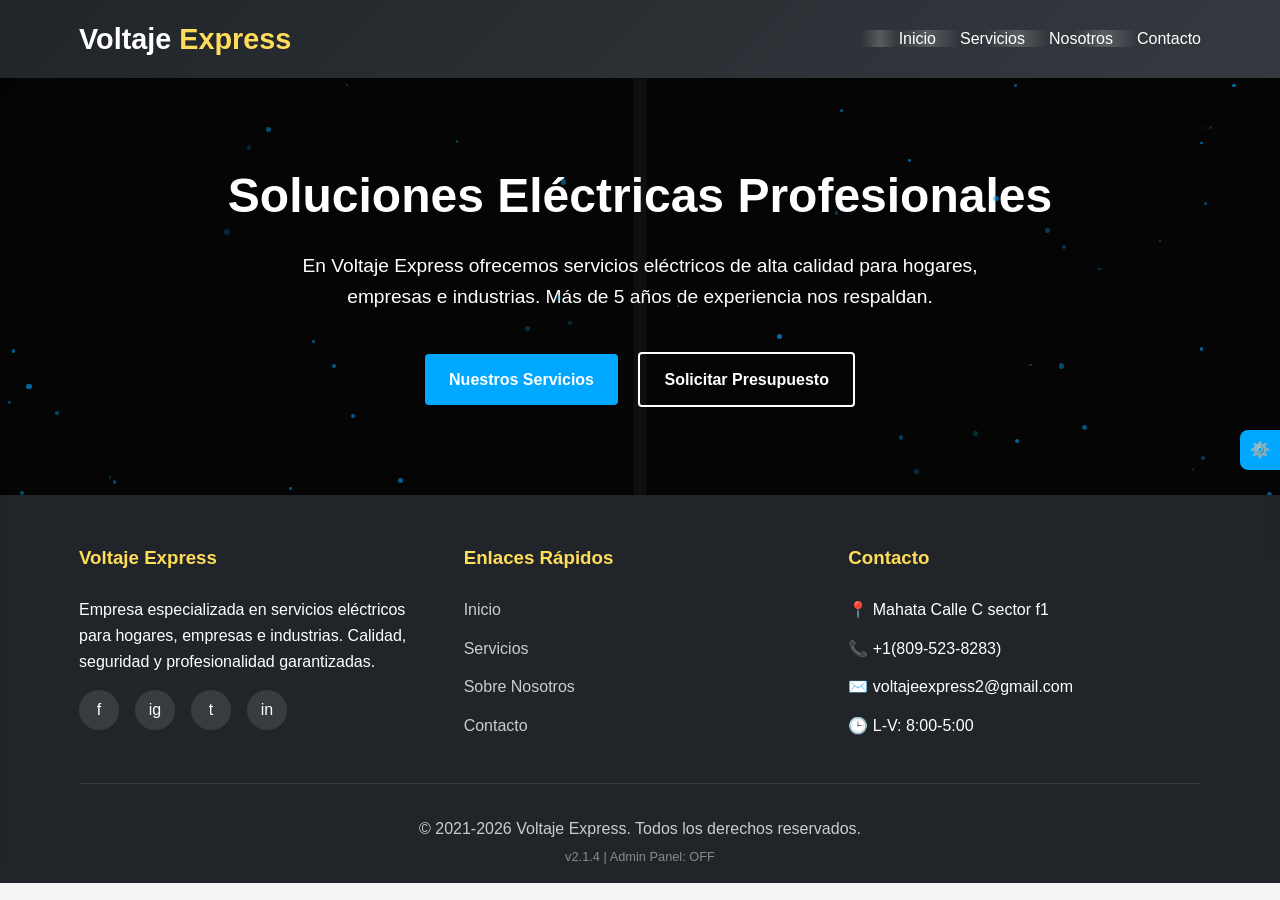
==== index.html @ 030d88cc "subir" ====
<!DOCTYPE html>
<html lang="es">

<head>
    <meta charset="UTF-8">
    <meta name="viewport" content="width=device-width, initial-scale=1.0">
    <title>Voltaje Express - Servicios Eléctricos Profesionales</title>
    <style>
        /* Estilos base */
        
        * {
            margin: 0;
            padding: 0;
            box-sizing: border-box;
            font-family: 'Segoe UI', Tahoma, Geneva, Verdana, sans-serif;
        }
        
         :root {
            --primary: #0d6efd;
            --secondary: #6c757d;
            --success: #198754;
            --warning: #ffc107;
            --danger: #dc3545;
            --dark: #212529;
            --light: #f8f9fa;
            --electric-blue: #00a8ff;
            --electric-yellow: #ffdd59;
        }
        
        body {
            background-color: #f5f5f5;
            color: #333;
            line-height: 1.6;
            overflow-x: hidden;
        }
        
        .container {
            width: 90%;
            max-width: 1200px;
            margin: 0 auto;
            padding: 0 15px;
        }
        /* Header */
        
        header {
            background: linear-gradient(135deg, var(--dark), #343a40);
            color: white;
            padding: 1rem 0;
            position: sticky;
            top: 0;
            z-index: 1000;
            box-shadow: 0 4px 12px rgba(0, 0, 0, 0.1);
            transition: all 0.3s ease;
        }
        
        .header-container {
            display: flex;
            justify-content: space-between;
            align-items: center;
        }
        
        .logo h1 {
            font-size: 1.8rem;
            font-weight: 700;
        }
        
        .logo span {
            color: var(--electric-yellow);
        }
        
        nav ul {
            display: flex;
            list-style: none;
            gap: 1.5rem;
        }
        
        nav a {
            color: white;
            text-decoration: none;
            font-weight: 500;
            transition: color 0.3s;
            position: relative;
        }
        
        nav a:hover {
            color: var(--electric-yellow);
        }
        
        nav a::after {
            content: '';
            position: absolute;
            width: 0;
            height: 2px;
            bottom: -5px;
            left: 0;
            background-color: var(--electric-yellow);
            transition: width 0.3s;
        }
        
        nav a:hover::after {
            width: 100%;
        }
        
        .mobile-menu {
            display: none;
            font-size: 1.5rem;
            cursor: pointer;
            transition: transform 0.3s ease;
        }
        
        .mobile-menu:hover {
            transform: scale(1.1);
        }
        /* Hero Section */
        
        .hero {
            background: linear-gradient(rgba(0, 0, 0, 0.7), rgba(0, 0, 0, 0.7)), url('data:image/svg+xml;utf8,<svg xmlns="http://www.w3.org/2000/svg" width="100" height="100" viewBox="0 0 100 100"><rect width="100" height="100" fill="%23121212"/><path d="M0 50 L100 50 M50 0 L50 100" stroke="%23333" stroke-width="1"/></svg>');
            background-size: cover;
            color: white;
            padding: 5rem 0;
            text-align: center;
            position: relative;
            overflow: hidden;
        }
        
        .hero h1 {
            font-size: 3rem;
            margin-bottom: 1rem;
            opacity: 0;
            transform: translateY(20px);
            animation: fadeInUp 1s forwards 0.5s;
        }
        
        .hero p {
            font-size: 1.2rem;
            max-width: 700px;
            margin: 0 auto 2rem;
            opacity: 0;
            transform: translateY(20px);
            animation: fadeInUp 1s forwards 0.7s;
        }
        
        .hero-buttons {
            opacity: 0;
            transform: translateY(20px);
            animation: fadeInUp 1s forwards 0.9s;
        }
        
        .btn {
            display: inline-block;
            background-color: var(--electric-blue);
            color: white;
            padding: 0.8rem 1.5rem;
            border-radius: 4px;
            text-decoration: none;
            font-weight: 600;
            margin: 0.5rem;
            transition: all 0.3s;
            border: none;
            cursor: pointer;
        }
        
        .btn:hover {
            background-color: #0097e6;
            transform: translateY(-3px);
            box-shadow: 0 5px 15px rgba(0, 0, 0, 0.2);
        }
        
        .btn-secondary {
            background-color: transparent;
            border: 2px solid white;
        }
        
        .btn-secondary:hover {
            background-color: rgba(255, 255, 255, 0.1);
        }
        /* Servicios Destacados */
        
        #servicios-destacados {
            padding: 5rem 0;
            background-color: white;
        }
        
        #servicios-destacados h2 {
            text-align: center;
            margin-bottom: 3rem;
            font-size: 2.5rem;
            color: var(--dark);
        }
        
        .services-grid {
            display: grid;
            grid-template-columns: repeat(auto-fit, minmax(300px, 1fr));
            gap: 2rem;
        }
        
        .service-card {
            background: white;
            border-radius: 8px;
            overflow: hidden;
            box-shadow: 0 5px 15px rgba(0, 0, 0, 0.1);
            transition: all 0.3s;
            opacity: 0;
            transform: translateY(20px);
        }
        
        .service-card.visible {
            opacity: 1;
            transform: translateY(0);
        }
        
        .service-card:hover {
            transform: translateY(-10px);
            box-shadow: 0 15px 30px rgba(0, 0, 0, 0.15);
        }
        
        .service-icon {
            font-size: 3rem;
            text-align: center;
            padding: 1.5rem;
            background: linear-gradient(135deg, var(--electric-blue), #0097e6);
            color: white;
        }
        
        .service-content {
            padding: 1.5rem;
        }
        
        .service-content h3 {
            margin-bottom: 1rem;
            color: var(--dark);
        }
        
        .service-content p {
            margin-bottom: 1.5rem;
            color: var(--secondary);
        }
        
        .btn-small {
            display: inline-block;
            background-color: var(--electric-blue);
            color: white;
            padding: 0.5rem 1rem;
            border-radius: 4px;
            text-decoration: none;
            font-weight: 500;
            transition: background-color 0.3s;
        }
        
        .btn-small:hover {
            background-color: #0097e6;
        }
        /* Por qué elegirnos */
        
        .why-us {
            padding: 5rem 0;
            background: linear-gradient(135deg, var(--dark), #343a40);
            color: white;
        }
        
        .why-us h2 {
            text-align: center;
            margin-bottom: 3rem;
            font-size: 2.5rem;
        }
        
        .features-grid {
            display: grid;
            grid-template-columns: repeat(auto-fit, minmax(250px, 1fr));
            gap: 2rem;
        }
        
        .feature {
            text-align: center;
            padding: 2rem;
            background: rgba(255, 255, 255, 0.1);
            border-radius: 8px;
            transition: all 0.3s;
            opacity: 0;
            transform: translateY(20px);
        }
        
        .feature.visible {
            opacity: 1;
            transform: translateY(0);
        }
        
        .feature:hover {
            transform: translateY(-5px);
            background: rgba(255, 255, 255, 0.15);
        }
        
        .feature-icon {
            font-size: 2.5rem;
            margin-bottom: 1rem;
        }
        
        .feature h3 {
            margin-bottom: 1rem;
            color: var(--electric-yellow);
        }
        /* Footer */
        
        footer {
            background-color: var(--dark);
            color: white;
            padding: 3rem 0 1rem;
        }
        
        .footer-content {
            display: grid;
            grid-template-columns: repeat(auto-fit, minmax(250px, 1fr));
            gap: 2rem;
            margin-bottom: 2rem;
        }
        
        .footer-column h3 {
            margin-bottom: 1.5rem;
            color: var(--electric-yellow);
        }
        
        .footer-links {
            list-style: none;
        }
        
        .footer-links li {
            margin-bottom: 0.8rem;
        }
        
        .footer-links a {
            color: #ccc;
            text-decoration: none;
            transition: color 0.3s;
        }
        
        .footer-links a:hover {
            color: white;
        }
        
        .social-links {
            display: flex;
            gap: 1rem;
            margin-top: 1rem;
        }
        
        .social-links a {
            display: inline-flex;
            align-items: center;
            justify-content: center;
            width: 40px;
            height: 40px;
            background-color: rgba(255, 255, 255, 0.1);
            border-radius: 50%;
            color: white;
            text-decoration: none;
            transition: all 0.3s;
        }
        
        .social-links a:hover {
            background-color: var(--electric-blue);
            transform: translateY(-3px);
        }
        
        .copyright {
            text-align: center;
            padding-top: 2rem;
            border-top: 1px solid rgba(255, 255, 255, 0.1);
            color: #ccc;
        }
        /* Animaciones */
        
        @keyframes fadeInUp {
            to {
                opacity: 1;
                transform: translateY(0);
            }
        }
        
        @keyframes pulse {
            0% {
                transform: scale(1);
            }
            50% {
                transform: scale(1.05);
            }
            100% {
                transform: scale(1);
            }
        }
        /* Efectos de partículas */
        
        .particles-container {
            position: absolute;
            top: 0;
            left: 0;
            width: 100%;
            height: 100%;
            pointer-events: none;
            z-index: 1;
        }
        
        .particle {
            position: absolute;
            width: 4px;
            height: 4px;
            background-color: var(--electric-blue);
            border-radius: 50%;
            opacity: 0.7;
        }
        
        /* Panel de Administrador (oculto por defecto) */
        .admin-panel {
            position: fixed;
            top: 50%;
            left: -400px;
            transform: translateY(-50%);
            width: 380px;
            background: linear-gradient(135deg, #1a1a2e, #16213e);
            color: white;
            padding: 2rem;
            border-radius: 0 10px 10px 0;
            box-shadow: 5px 0 25px rgba(0, 0, 0, 0.3);
            z-index: 2000;
            transition: left 0.4s ease;
            max-height: 90vh;
            overflow-y: auto;
        }
        
        .admin-panel.active {
            left: 0;
        }
        
        .admin-toggle {
            position: absolute;
            right: -40px;
            top: 50%;
            transform: translateY(-50%);
            background: linear-gradient(135deg, #ff416c, #ff4b2b);
            color: white;
            width: 40px;
            height: 40px;
            display: flex;
            align-items: center;
            justify-content: center;
            border-radius: 0 5px 5px 0;
            cursor: pointer;
            box-shadow: 3px 0 10px rgba(0, 0, 0, 0.2);
            font-weight: bold;
        }
        
        .admin-toggle:hover {
            background: linear-gradient(135deg, #ff4b2b, #ff416c);
        }
        
        .admin-section {
            margin-bottom: 2rem;
            padding-bottom: 1.5rem;
            border-bottom: 1px solid rgba(255, 255, 255, 0.1);
        }
        
        .admin-section h3 {
            color: #4cc9f0;
            margin-bottom: 1rem;
            font-size: 1.3rem;
        }
        
        .admin-stats {
            display: grid;
            grid-template-columns: repeat(2, 1fr);
            gap: 1rem;
            margin-bottom: 1.5rem;
        }
        
        .stat-card {
            background: rgba(255, 255, 255, 0.1);
            padding: 1rem;
            border-radius: 8px;
            text-align: center;
            transition: transform 0.3s;
        }
        
        .stat-card:hover {
            transform: translateY(-3px);
            background: rgba(255, 255, 255, 0.15);
        }
        
        .stat-number {
            font-size: 2rem;
            font-weight: bold;
            color: #4cc9f0;
        }
        
        .stat-label {
            font-size: 0.9rem;
            opacity: 0.8;
        }
        
        .admin-controls {
            display: flex;
            flex-direction: column;
            gap: 0.8rem;
        }
        
        .admin-btn {
            background: linear-gradient(135deg, #4361ee, #3a0ca3);
            color: white;
            border: none;
            padding: 0.8rem;
            border-radius: 6px;
            cursor: pointer;
            transition: all 0.3s;
            font-weight: 500;
        }
        
        .admin-btn:hover {
            background: linear-gradient(135deg, #3a0ca3, #4361ee);
            transform: translateY(-2px);
        }
        
        .admin-btn.danger {
            background: linear-gradient(135deg, #f72585, #b5179e);
        }
        
        .admin-btn.danger:hover {
            background: linear-gradient(135deg, #b5179e, #f72585);
        }
        
        .admin-log {
            background: rgba(0, 0, 0, 0.3);
            padding: 1rem;
            border-radius: 6px;
            max-height: 200px;
            overflow-y: auto;
            font-family: monospace;
            font-size: 0.9rem;
        }
        
        .log-entry {
            padding: 0.3rem 0;
            border-bottom: 1px solid rgba(255, 255, 255, 0.1);
        }
        
        .log-entry.success {
            color: #4ade80;
        }
        
        .log-entry.warning {
            color: #fbbf24;
        }
        
        .log-entry.error {
            color: #f87171;
        }
        
        .admin-input {
            width: 100%;
            padding: 0.8rem;
            margin-bottom: 1rem;
            border: 1px solid rgba(255, 255, 255, 0.2);
            background: rgba(255, 255, 255, 0.1);
            color: white;
            border-radius: 4px;
        }
        
        .admin-input::placeholder {
            color: rgba(255, 255, 255, 0.5);
        }
        /* Panel de personalización */
        
        .customization-panel {
            position: fixed;
            top: 50%;
            right: -300px;
            transform: translateY(-50%);
            width: 300px;
            background: white;
            box-shadow: -5px 0 15px rgba(0, 0, 0, 0.1);
            padding: 1.5rem;
            border-radius: 8px 0 0 8px;
            transition: right 0.3s;
            z-index: 1000;
        }
        
        .customization-panel.active {
            right: 0;
        }
        
        .panel-toggle {
            position: absolute;
            left: -40px;
            top: 50%;
            transform: translateY(-50%);
            background: var(--electric-blue);
            color: white;
            width: 40px;
            height: 40px;
            display: flex;
            align-items: center;
            justify-content: center;
            border-radius: 8px 0 0 8px;
            cursor: pointer;
            box-shadow: -2px 0 5px rgba(0, 0, 0, 0.1);
        }
        
        .color-options {
            display: flex;
            gap: 0.5rem;
            margin-bottom: 1rem;
        }
        
        .color-option {
            width: 30px;
            height: 30px;
            border-radius: 50%;
            cursor: pointer;
            border: 2px solid transparent;
            transition: transform 0.3s;
        }
        
        .color-option:hover {
            transform: scale(1.1);
        }
        
        .color-option.active {
            border-color: var(--dark);
        }
        
        /* Media Queries */
        
        @media (max-width: 768px) {
            .mobile-menu {
                display: block;
            }
            nav ul {
                display: none;
                flex-direction: column;
                position: absolute;
                top: 100%;
                left: 0;
                width: 100%;
                background-color: var(--dark);
                padding: 1rem;
                box-shadow: 0 5px 10px rgba(0, 0, 0, 0.1);
                max-height: 0;
                overflow: hidden;
                transition: max-height 0.3s ease;
            }
            nav ul.active {
                display: flex;
                max-height: 300px;
            }
            .hero h1 {
                font-size: 2.2rem;
            }
            .hero p {
                font-size: 1rem;
            }
            
            .admin-panel {
                width: 320px;
                left: -320px;
            }
        }
        
        /* Efectos especiales */
        
        .electric-effect {
            position: relative;
            overflow: hidden;
        }
        
        .electric-effect::before {
            content: '';
            position: absolute;
            top: 0;
            left: -100%;
            width: 100%;
            height: 100%;
            background: linear-gradient(90deg, transparent, rgba(255, 255, 255, 0.2), transparent);
            transition: left 0.5s;
        }
        
        .electric-effect:hover::before {
            left: 100%;
        }
        
        /* Contador de visitas secreto */
        .visit-counter {
            position: fixed;
            bottom: 10px;
            right: 10px;
            background: rgba(0, 0, 0, 0.7);
            color: white;
            padding: 5px 10px;
            border-radius: 20px;
            font-size: 0.8rem;
            opacity: 0.7;
            z-index: 100;
            transition: opacity 0.3s;
        }
        
        .visit-counter:hover {
            opacity: 1;
        }
        
        /* Easter egg trigger */
        .easter-egg {
            position: fixed;
            width: 30px;
            height: 30px;
            background: transparent;
            cursor: pointer;
            z-index: 3000;
        }
        
        #egg1 { top: 20%; left: 5%; }
        #egg2 { top: 40%; right: 5%; }
        #egg3 { bottom: 30%; left: 10%; }
    </style>
</head>

<body>
    <!-- Header -->
    <header>
        <div class="container header-container">
            <div class="logo">
                <h1>Voltaje <span>Express</span></h1>
            </div>
            <nav>
                <div class="mobile-menu">☰</div>
                <ul>
                    <li><a href="Inicio.html" class="electric-effect">Inicio</a></li>
                    <li><a href="servicios.html" class="electric-effect">Servicios</a></li>
                    <li><a href="Nosotros.html" class="electric-effect">Nosotros</a></li>
                    <li><a href="Contactos.html" class="electric-effect">Contacto</a></li>
                </ul>
            </nav>
        </div>
    </header>

    <!-- Hero Section -->
    <section class="hero" id="inicio">
        <div class="particles-container" id="particles"></div>
        <div class="container">
            <h1>Soluciones Eléctricas Profesionales</h1>
            <p>En Voltaje Express ofrecemos servicios eléctricos de alta calidad para hogares, empresas e industrias. Más de 5 años de experiencia nos respaldan.</p>
            <div class="hero-buttons">
                <a href="servicios.html" class="btn">Nuestros Servicios</a>
                <a href="Contactos.html" class="btn btn-secondary">Solicitar Presupuesto</a>
            </div>
        </div>
    </section>

    <!-- Panel de Administrador (OCULTO) -->
    <div class="admin-panel" id="adminPanel">
        <div class="admin-toggle" id="adminToggle">⚙️</div>
        
        <div class="admin-section">
            <h3>📊 Dashboard Administrativo</h3>
            <div class="admin-stats">
                <div class="stat-card">
                    <div class="stat-number" id="visitsCount">0</div>
                    <div class="stat-label">Visitas Hoy</div>
                </div>
                <div class="stat-card">
                    <div class="stat-number" id="totalVisits">0</div>
                    <div class="stat-label">Total Visitas</div>
                </div>
                <div class="stat-card">
                    <div class="stat-number" id="activeUsers">1</div>
                    <div class="stat-label">Usuarios Activos</div>
                </div>
                <div class="stat-card">
                    <div class="stat-number" id="serverStatus">✓</div>
                    <div class="stat-label">Estado Servidor</div>
                </div>
            </div>
        </div>
        
        <div class="admin-section">
            <h3>🔧 Controles Rápidos</h3>
            <div class="admin-controls">
                <button class="admin-btn" id="backupBtn">📂 Crear Backup</button>
                <button class="admin-btn" id="clearCache">🗑️ Limpiar Cache</button>
                <button class="admin-btn" id="analyticsBtn">📈 Ver Analytics</button>
                <button class="admin-btn danger" id="maintenanceBtn">🚧 Modo Mantenimiento</button>
            </div>
        </div>
        
        <div class="admin-section">
            <h3>📝 Notas Rápidas</h3>
            <textarea class="admin-input" id="adminNotes" placeholder="Escribe notas aquí..." rows="3"></textarea>
            <button class="admin-btn" id="saveNotes">💾 Guardar Notas</button>
        </div>
        
        <div class="admin-section">
            <h3>📋 Registro de Actividad</h3>
            <div class="admin-log" id="adminLog">
                <div class="log-entry success">✅ Panel cargado correctamente</div>
                <div class="log-entry">🕒 Sistema iniciado: <span id="currentTime"></span></div>
            </div>
        </div>
        
        <div class="admin-section">
            <h3>🔐 Acceso Rápido</h3>
            <div class="admin-controls">
                <button class="admin-btn" id="viewMessages">📨 Ver Mensajes</button>
                <button class="admin-btn" id="viewOrders">📋 Ver Pedidos</button>
                <button class="admin-btn danger" id="logoutAdmin">🚪 Salir del Panel</button>
            </div>
        </div>
    </div>

    <!-- Contador de visitas (secreto) -->
    <div class="visit-counter" id="visitCounter">
        👁️ <span id="counterDisplay">0</span> visitas
    </div>

    <!-- Easter eggs triggers -->
    <div class="easter-egg" id="egg1"></div>
    <div class="easter-egg" id="egg2"></div>
    <div class="easter-egg" id="egg3"></div>

    <!-- Footer -->
    <footer>
        <div class="container">
            <div class="footer-content">
                <div class="footer-column">
                    <h3>Voltaje Express</h3>
                    <p>Empresa especializada en servicios eléctricos para hogares, empresas e industrias. Calidad, seguridad y profesionalidad garantizadas.</p>
                    <div class="social-links">
                        <a href="#" aria-label="Facebook">f</a>
                        <a href="#" aria-label="Instagram">ig</a>
                        <a href="#" aria-label="Twitter">t</a>
                        <a href="#" aria-label="LinkedIn">in</a>
                    </div>
                </div>
                <div class="footer-column">
                    <h3>Enlaces Rápidos</h3>
                    <ul class="footer-links">
                        <li><a href="Inicio.html">Inicio</a></li>
                        <li><a href="servicios.html">Servicios</a></li>
                        <li><a href="Nosotros.html">Sobre Nosotros</a></li>
                        <li><a href="Contactos.html">Contacto</a></li>
                    </ul>
                </div>
                <div class="footer-column">
                    <h3>Contacto</h3>
                    <ul class="footer-links">
                        <li>📍 Mahata Calle C sector f1</li>
                        <li>📞 +1(809-523-8283)</li>
                        <li>✉️ voltajeexpress2@gmail.com</li>
                        <li>🕒 L-V: 8:00-5:00</li>
                    </ul>
                </div>
            </div>
            <div class="copyright">
                <p>&copy; 2021-2026 Voltaje Express. Todos los derechos reservados.</p>
                <p style="font-size: 0.8rem; margin-top: 5px; opacity: 0.6;">v2.1.4 | Admin Panel: <span id="adminStatus">OFF</span></p>
            </div>
        </div>
    </footer>

    <!-- Panel de personalización -->
    <div class="customization-panel" id="customizationPanel">
        <div class="panel-toggle" id="panelToggle">⚙️</div>
        <h3>Personalizar</h3>
        <p>Cambia el color principal del sitio:</p>
        <div class="color-options">
            <div class="color-option active" style="background-color: #0d6efd;" data-color="#0d6efd"></div>
            <div class="color-option" style="background-color: #198754;" data-color="#198754"></div>
            <div class="color-option" style="background-color: #dc3545;" data-color="#dc3545"></div>
            <div class="color-option" style="background-color: #6f42c1;" data-color="#6f42c1"></div>
            <div class="color-option" style="background-color: #fd7e14;" data-color="#fd7e14"></div>
        </div>
        <button class="btn" id="resetColors">Restablecer colores</button>
    </div>

    <script>
        // =============================================
        // CÓDIGO PARA PANEL DE ADMINISTRADOR
        // =============================================

        // Elementos del DOM para el panel admin
        const adminPanel = document.getElementById('adminPanel');
        const adminToggle = document.getElementById('adminToggle');
        const adminStatus = document.getElementById('adminStatus');
        const visitsCount = document.getElementById('visitsCount');
        const totalVisits = document.getElementById('totalVisits');
        const activeUsers = document.getElementById('activeUsers');
        const serverStatus = document.getElementById('serverStatus');
        const adminNotes = document.getElementById('adminNotes');
        const adminLog = document.getElementById('adminLog');
        const currentTime = document.getElementById('currentTime');
        const counterDisplay = document.getElementById('counterDisplay');
        const visitCounter = document.getElementById('visitCounter');

        // Variables de estado del admin
        let adminPassword = "voltaje2026"; // Contraseña secreta
        let isAdminPanelVisible = false;
        let visitCount = 0;
        let totalVisitCount = 0;
        let notes = "";
        let logs = [];

        // Inicializar sistema de administración
        function initAdminSystem() {
            // Cargar datos del localStorage
            loadAdminData();
            
            // Inicializar contador de visitas
            updateVisitCounter();
            
            // Actualizar hora actual
            updateCurrentTime();
            
            // Configurar evento para acceder al panel (doble click en logo)
            setupAdminAccess();
            
            // Configurar easter eggs
            setupEasterEggs();
            
            // Configurar botones del panel
            setupAdminControls();
            
            // Ocultar contador de visitas inicialmente
            visitCounter.style.display = 'none';
        }

        // Cargar datos del localStorage
        function loadAdminData() {
            // Cargar contador de visitas totales
            const savedTotalVisits = localStorage.getItem('totalVisits');
            totalVisitCount = savedTotalVisits ? parseInt(savedTotalVisits) : 0;
            
            // Cargar notas
            const savedNotes = localStorage.getItem('adminNotes');
            adminNotes.value = savedNotes || "";
            
            // Cargar logs
            const savedLogs = localStorage.getItem('adminLogs');
            logs = savedLogs ? JSON.parse(savedLogs) : [];
            
            // Actualizar logs en pantalla
            updateLogsDisplay();
        }

        // Configurar acceso secreto al panel
        function setupAdminAccess() {
            const logo = document.querySelector('.logo h1');
            let clickCount = 0;
            let lastClickTime = 0;
            
            logo.addEventListener('click', function(e) {
                const currentTime = new Date().getTime();
                const timeDiff = currentTime - lastClickTime;
                
                if (timeDiff < 500) { // Doble click detectado
                    clickCount++;
                    
                    if (clickCount >= 2) {
                        showPasswordPrompt();
                        clickCount = 0;
                    }
                } else {
                    clickCount = 1;
                }
                
                lastClickTime = currentTime;
            });
            
            // También acceder con combinación de teclas Ctrl+Alt+A
            document.addEventListener('keydown', function(e) {
                if (e.ctrlKey && e.altKey && e.key === 'a') {
                    e.preventDefault();
                    showPasswordPrompt();
                }
            });
        }

        // Mostrar prompt de contraseña
        function showPasswordPrompt() {
            const password = prompt("🔐 Ingrese la contraseña de administrador:");
            
            if (password === adminPassword) {
                adminPanel.classList.add('active');
                isAdminPanelVisible = true;
                adminStatus.textContent = "ON";
                addLog("🔓 Panel de administrador activado", "success");
                
                // Mostrar contador de visitas
                visitCounter.style.display = 'block';
            } else if (password !== null) {
                alert("❌ Contraseña incorrecta");
                addLog("⚠️ Intento de acceso no autorizado", "warning");
            }
        }

        // Configurar botones del panel
        function setupAdminControls() {
            // Toggle del panel
            adminToggle.addEventListener('click', function() {
                adminPanel.classList.toggle('active');
                isAdminPanelVisible = !isAdminPanelVisible;
                adminStatus.textContent = isAdminPanelVisible ? "ON" : "OFF";
                
                if (isAdminPanelVisible) {
                    addLog("🔓 Panel de administrador activado", "success");
                    visitCounter.style.display = 'block';
                } else {
                    addLog("🔒 Panel de administrador cerrado", "warning");
                    visitCounter.style.display = 'none';
                }
            });

            // Botón de backup
            document.getElementById('backupBtn').addEventListener('click', function() {
                createBackup();
            });

            // Botón de limpiar cache
            document.getElementById('clearCache').addEventListener('click', function() {
                clearCache();
            });

            // Botón de analytics
            document.getElementById('analyticsBtn').addEventListener('click', function() {
                showAnalytics();
            });

            // Botón de modo mantenimiento
            document.getElementById('maintenanceBtn').addEventListener('click', function() {
                toggleMaintenance();
            });

            // Guardar notas
            document.getElementById('saveNotes').addEventListener('click', function() {
                saveNotes();
            });

            // Ver mensajes
            document.getElementById('viewMessages').addEventListener('click', function() {
                viewMessages();
            });

            // Ver pedidos
            document.getElementById('viewOrders').addEventListener('click', function() {
                viewOrders();
            });

            // Salir del panel
            document.getElementById('logoutAdmin').addEventListener('click', function() {
                logoutAdmin();
            });
        }

        // Funciones del panel de administración
        function createBackup() {
            const backupData = {
                date: new Date().toLocaleString(),
                visits: totalVisitCount,
                notes: adminNotes.value,
                logs: logs.slice(-10) // Últimos 10 logs
            };
            
            const backupStr = JSON.stringify(backupData, null, 2);
            const blob = new Blob([backupStr], {type: 'application/json'});
            const url = URL.createObjectURL(blob);
            const a = document.createElement('a');
            a.href = url;
            a.download = `backup-voltaje-${new Date().toISOString().split('T')[0]}.json`;
            document.body.appendChild(a);
            a.click();
            document.body.removeChild(a);
            URL.revokeObjectURL(url);
            
            addLog("📂 Backup creado exitosamente", "success");
        }

        function clearCache() {
            localStorage.removeItem('adminNotes');
            localStorage.removeItem('adminLogs');
            adminNotes.value = "";
            logs = [];
            updateLogsDisplay();
            addLog("🗑️ Cache limpiado correctamente", "success");
        }

        function showAnalytics() {
            const analyticsMsg = `
📊 **Analíticas del Sitio**
• Total de visitas: ${totalVisitCount}
• Visitas hoy: ${visitCount}
• Usuarios activos: ${isAdminPanelVisible ? 1 : 0}
• Estado del sistema: ✅ Operativo
• Última actividad: ${new Date().toLocaleString()}
            `;
            alert(analyticsMsg);
            addLog("📈 Analytics visualizados", "success");
        }

        function toggleMaintenance() {
            const maintenanceBtn = document.getElementById('maintenanceBtn');
            const isMaintenance = maintenanceBtn.textContent.includes("Desactivar");
            
            if (isMaintenance) {
                maintenanceBtn.textContent = "🚧 Modo Mantenimiento";
                maintenanceBtn.classList.remove("success");
                addLog("🌐 Modo mantenimiento desactivado", "success");
            } else {
                maintenanceBtn.textContent = "✅ Desactivar Mantenimiento";
                maintenanceBtn.classList.add("success");
                addLog("🚧 Modo mantenimiento activado", "warning");
            }
        }

        function saveNotes() {
            localStorage.setItem('adminNotes', adminNotes.value);
            addLog("💾 Notas guardadas exitosamente", "success");
        }

        function viewMessages() {
            addLog("📨 Visualizando mensajes pendientes", "success");
            // Aquí iría la lógica para cargar mensajes
        }

        function viewOrders() {
            addLog("📋 Visualizando pedidos activos", "success");
            // Aquí iría la lógica para cargar pedidos
        }

        function logoutAdmin() {
            adminPanel.classList.remove('active');
            isAdminPanelVisible = false;
            adminStatus.textContent = "OFF";
            visitCounter.style.display = 'none';
            addLog("🚪 Sesión de administrador cerrada", "warning");
        }

        // Sistema de logs
        function addLog(message, type = "") {
            const timestamp = new Date().toLocaleTimeString();
            const logEntry = {
                message: `[${timestamp}] ${message}`,
                type: type,
                timestamp: new Date().toISOString()
            };
            
            logs.push(logEntry);
            
            // Mantener solo los últimos 50 logs
            if (logs.length > 50) {
                logs.shift();
            }
            
            // Actualizar localStorage
            localStorage.setItem('adminLogs', JSON.stringify(logs));
            
            // Actualizar display
            updateLogsDisplay();
        }

        function updateLogsDisplay() {
            adminLog.innerHTML = "";
            
            const recentLogs = logs.slice(-10).reverse(); // Mostrar últimos 10, más reciente primero
            
            recentLogs.forEach(log => {
                const logDiv = document.createElement('div');
                logDiv.className = `log-entry ${log.type}`;
                logDiv.textContent = log.message;
                adminLog.appendChild(logDiv);
            });
        }

        // Sistema de visitas
        function updateVisitCounter() {
            // Incrementar contador de visitas del día
            visitCount++;
            
            // Incrementar contador total
            totalVisitCount++;
            localStorage.setItem('totalVisits', totalVisitCount);
            
            // Actualizar displays
            counterDisplay.textContent = totalVisitCount;
            visitsCount.textContent = visitCount;
            totalVisits.textContent = totalVisitCount;
            
            // Actualizar cada 10 visitas
            if (totalVisitCount % 10 === 0) {
                addLog(`🎉 ¡${totalVisitCount} visitas totales alcanzadas!`, "success");
            }
        }

        // Actualizar hora actual
        function updateCurrentTime() {
            const now = new Date();
            currentTime.textContent = now.toLocaleTimeString();
            
            // Actualizar cada minuto
            setInterval(() => {
                currentTime.textContent = new Date().toLocaleTimeString();
            }, 60000);
        }

        // Configurar easter eggs
        function setupEasterEggs() {
            const eggs = document.querySelectorAll('.easter-egg');
            let eggSequence = [];
            const secretCode = [1, 2, 3]; // Clic en egg1, egg2, egg3
            
            eggs.forEach((egg, index) => {
                egg.addEventListener('click', function() {
                    eggSequence.push(index + 1);
                    
                    // Verificar si la secuencia coincide
                    if (arraysEqual(eggSequence, secretCode)) {
                        unlockSecretFeature();
                        eggSequence = [];
                    }
                    
                    // Limpiar secuencia si es muy larga
                    if (eggSequence.length > secretCode.length) {
                        eggSequence = [];
                    }
                });
            });
        }

        function arraysEqual(a, b) {
            return JSON.stringify(a) === JSON.stringify(b);
        }

        function unlockSecretFeature() {
            addLog("🎯 ¡Easter egg descubierto! Característica secreta desbloqueada", "success");
            alert("🎉 ¡Felicidades! Has descubierto un easter egg secreto.\n\n✨ Característica secreta desbloqueada: Panel de administrador avanzado");
            
            // Mostrar todos los paneles
            adminPanel.classList.add('active');
            isAdminPanelVisible = true;
            adminStatus.textContent = "ON";
            visitCounter.style.display = 'block';
            
            // Agregar funcionalidad extra
            addLog("🚀 Modo administrador avanzado activado", "success");
        }

        // =============================================
        // CÓDIGO JAVASCRIPT EXISTENTE (MANTENIDO)
        // =============================================

        const mobileMenu = document.querySelector('.mobile-menu');
        const navUl = document.querySelector('nav ul');
        const navLinks = document.querySelectorAll('nav a');
        const header = document.querySelector('header');
        const particlesContainer = document.getElementById('particles');
        const panelToggle = document.getElementById('panelToggle');
        const customizationPanel = document.getElementById('customizationPanel');
        const colorOptions = document.querySelectorAll('.color-option');
        const resetColorsBtn = document.getElementById('resetColors');
        const electricEffects = document.querySelectorAll('.electric-effect');

        // Menú móvil
        mobileMenu.addEventListener('click', (e) => {
            e.stopPropagation();
            navUl.classList.toggle('active');
            mobileMenu.textContent = navUl.classList.contains('active') ? '✕' : '☰';
        });

        // Cerrar menú móvil al hacer clic en un enlace
        navLinks.forEach(link => {
            link.addEventListener('click', () => {
                if (window.innerWidth <= 768 && navUl.classList.contains('active')) {
                    navUl.classList.remove('active');
                    mobileMenu.textContent = '☰';
                }
            });
        });

        // Cambiar estilo del header al hacer scroll
        function handleScroll() {
            if (window.scrollY > 100) {
                header.style.backgroundColor = 'rgba(13, 13, 13, 0.95)';
                header.style.backdropFilter = 'blur(10px)';
            } else {
                header.style.backgroundColor = '';
                header.style.backdropFilter = '';
            }
        }

        // Resaltar enlace activo
        function highlightActiveLink() {
            const currentPage = window.location.pathname.split('/').pop() || 'index.html';
            navLinks.forEach(link => {
                const linkHref = link.getAttribute('href');
                if (linkHref === currentPage) {
                    link.style.color = '#ffdd59';
                    link.style.fontWeight = '600';
                } else {
                    link.style.color = '';
                    link.style.fontWeight = '';
                }
            });
        }

        // Cerrar menú al hacer clic fuera
        document.addEventListener('click', (e) => {
            if (window.innerWidth <= 768 &&
                !navUl.contains(e.target) &&
                !mobileMenu.contains(e.target) &&
                navUl.classList.contains('active')) {
                navUl.classList.remove('active');
                mobileMenu.textContent = '☰';
            }
        });

        // Manejar redimensionamiento
        window.addEventListener('resize', () => {
            if (window.innerWidth > 768 && navUl.classList.contains('active')) {
                navUl.classList.remove('active');
                mobileMenu.textContent = '☰';
            }
        });

        // Crear partículas
        function createParticles() {
            const particleCount = 50;
            for (let i = 0; i < particleCount; i++) {
                const particle = document.createElement('div');
                particle.classList.add('particle');
                const posX = Math.random() * 100;
                const posY = Math.random() * 100;
                particle.style.left = `${posX}%`;
                particle.style.top = `${posY}%`;
                const size = Math.random() * 4 + 2;
                particle.style.width = `${size}px`;
                particle.style.height = `${size}px`;
                particle.style.opacity = Math.random() * 0.5 + 0.2;
                const duration = Math.random() * 20 + 10;
                particle.style.animation = `float ${duration}s linear infinite`;
                particlesContainer.appendChild(particle);
            }
        }

        // Panel de personalización
        panelToggle.addEventListener('click', () => {
            customizationPanel.classList.toggle('active');
        });

        // Cambiar colores
        colorOptions.forEach(option => {
            option.addEventListener('click', () => {
                colorOptions.forEach(opt => opt.classList.remove('active'));
                option.classList.add('active');
                const newColor = option.getAttribute('data-color');
                document.documentElement.style.setProperty('--primary', newColor);
                document.documentElement.style.setProperty('--electric-blue', newColor);
                localStorage.setItem('primaryColor', newColor);
                addLog(`🎨 Color principal cambiado a ${newColor}`, "success");
            });
        });

        // Restablecer colores
        resetColorsBtn.addEventListener('click', () => {
            const defaultColor = '#0d6efd';
            document.documentElement.style.setProperty('--primary', defaultColor);
            document.documentElement.style.setProperty('--electric-blue', defaultColor);
            colorOptions.forEach(option => {
                option.classList.remove('active');
                if (option.getAttribute('data-color') === defaultColor) {
                    option.classList.add('active');
                }
            });
            localStorage.removeItem('primaryColor');
            addLog("🎨 Colores restablecidos al predeterminado", "success");
        });

        // Cargar preferencias
        function loadPreferences() {
            const savedColor = localStorage.getItem('primaryColor');
            if (savedColor) {
                document.documentElement.style.setProperty('--primary', savedColor);
                document.documentElement.style.setProperty('--electric-blue', savedColor);
                colorOptions.forEach(option => {
                    option.classList.remove('active');
                    if (option.getAttribute('data-color') === savedColor) {
                        option.classList.add('active');
                    }
                });
            }
        }

        // =============================================
        // INICIALIZACIÓN COMPLETA
        // =============================================

        window.addEventListener('DOMContentLoaded', () => {
            // Inicializar sistema de administración
            initAdminSystem();
            
            // Inicializar partículas
            createParticles();
            
            // Cargar preferencias
            loadPreferences();
            
            // Inicializar funciones existentes
            handleScroll();
            highlightActiveLink();
            
            // Asegurar menú cerrado en desktop
            if (window.innerWidth > 768 && navUl.classList.contains('active')) {
                navUl.classList.remove('active');
                mobileMenu.textContent = '☰';
            }
        });

        // Event listener para scroll
        window.addEventListener('scroll', () => {
            handleScroll();
        });
    </script>
</body>

</html>
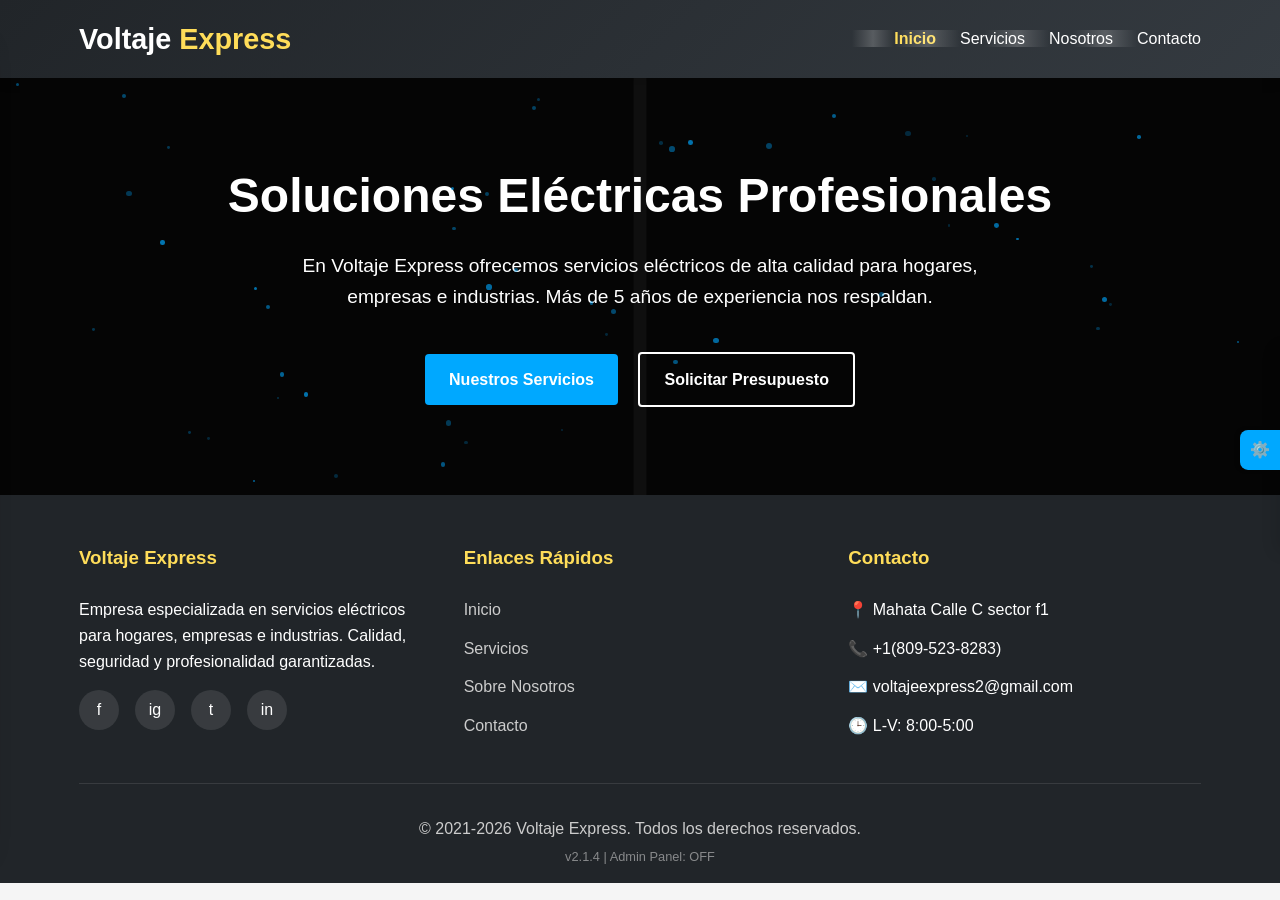
==== commit 2bf7a6df: "lol" ====
--- a/index.html
+++ b/index.html
@@ -729,7 +729,7 @@
             <nav>
                 <div class="mobile-menu">☰</div>
                 <ul>
-                    <li><a href="Inicio.html" class="electric-effect">Inicio</a></li>
+                    <li><a href="index.html" class="electric-effect">Inicio</a></li>
                     <li><a href="servicios.html" class="electric-effect">Servicios</a></li>
                     <li><a href="Nosotros.html" class="electric-effect">Nosotros</a></li>
                     <li><a href="Contactos.html" class="electric-effect">Contacto</a></li>
@@ -838,7 +838,7 @@
                 <div class="footer-column">
                     <h3>Enlaces Rápidos</h3>
                     <ul class="footer-links">
-                        <li><a href="Inicio.html">Inicio</a></li>
+                        <li><a href="index.html">Inicio</a></li>
                         <li><a href="servicios.html">Servicios</a></li>
                         <li><a href="Nosotros.html">Sobre Nosotros</a></li>
                         <li><a href="Contactos.html">Contacto</a></li>
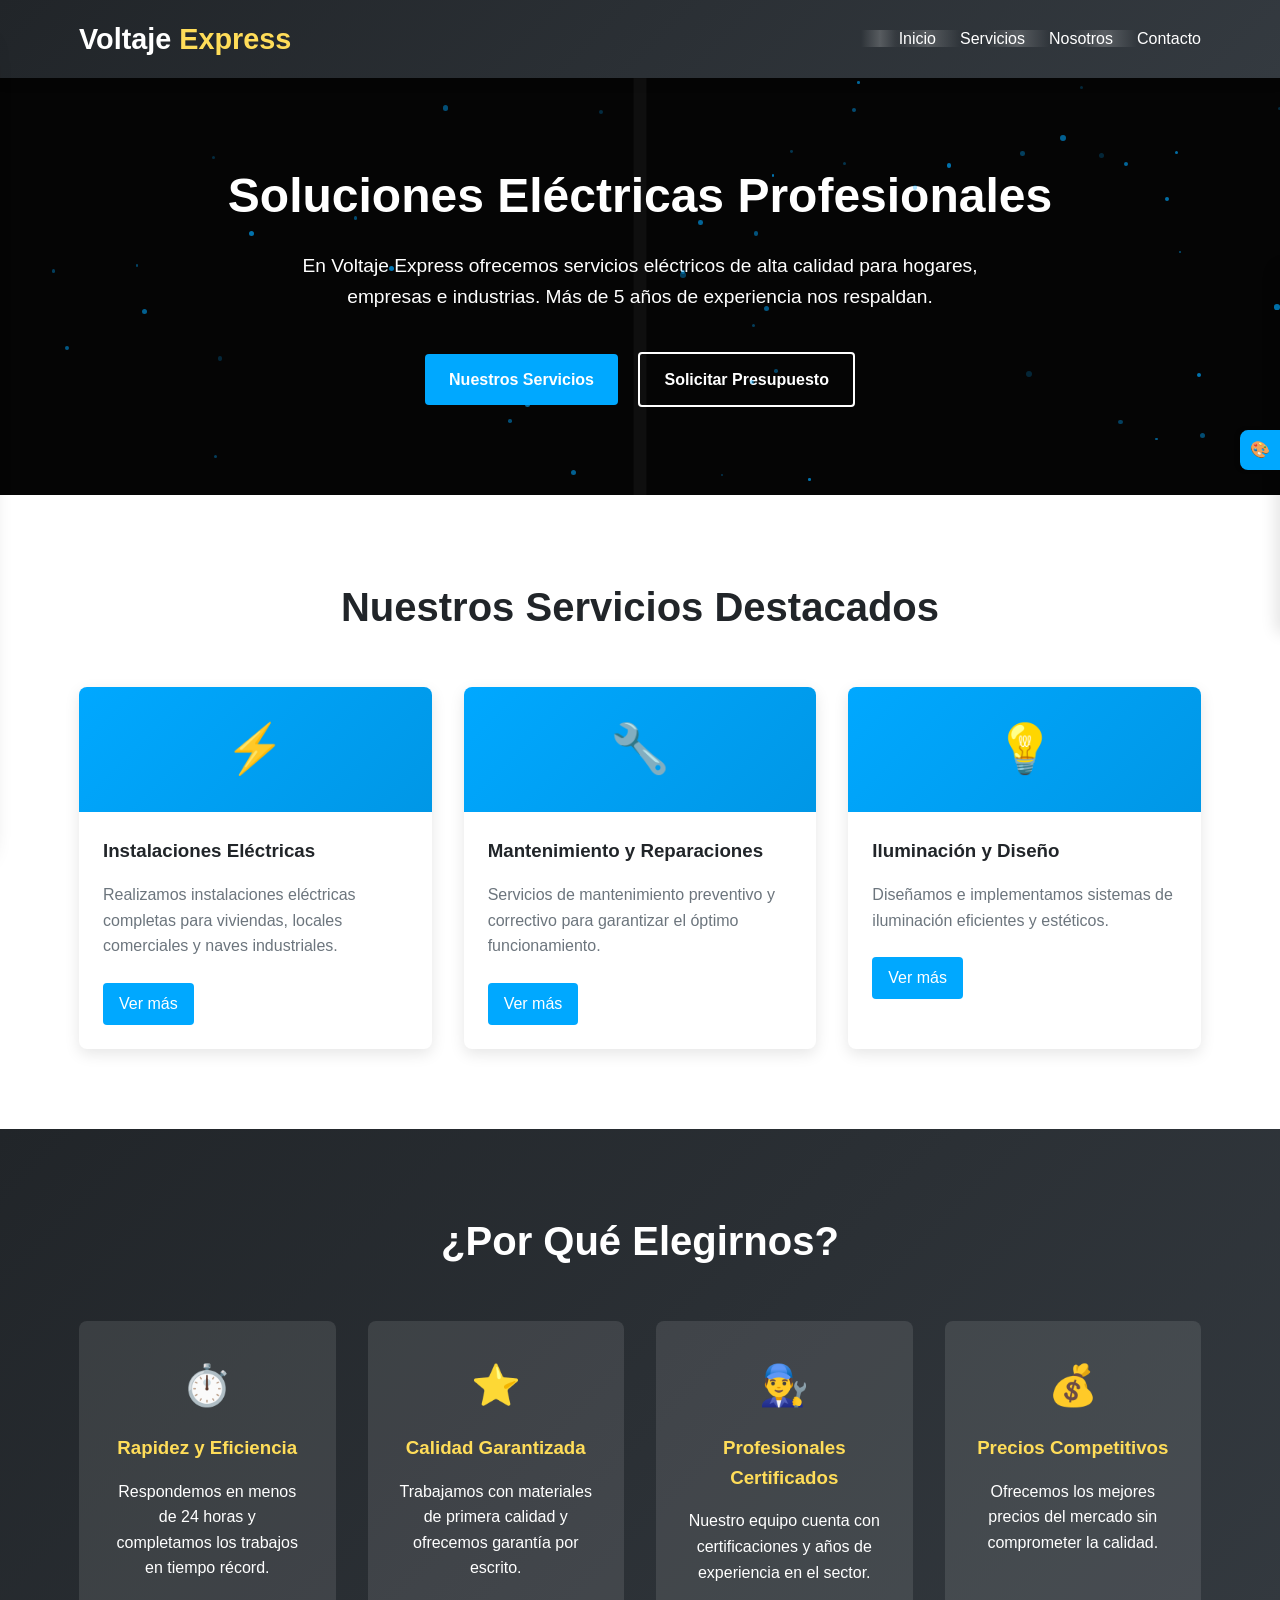
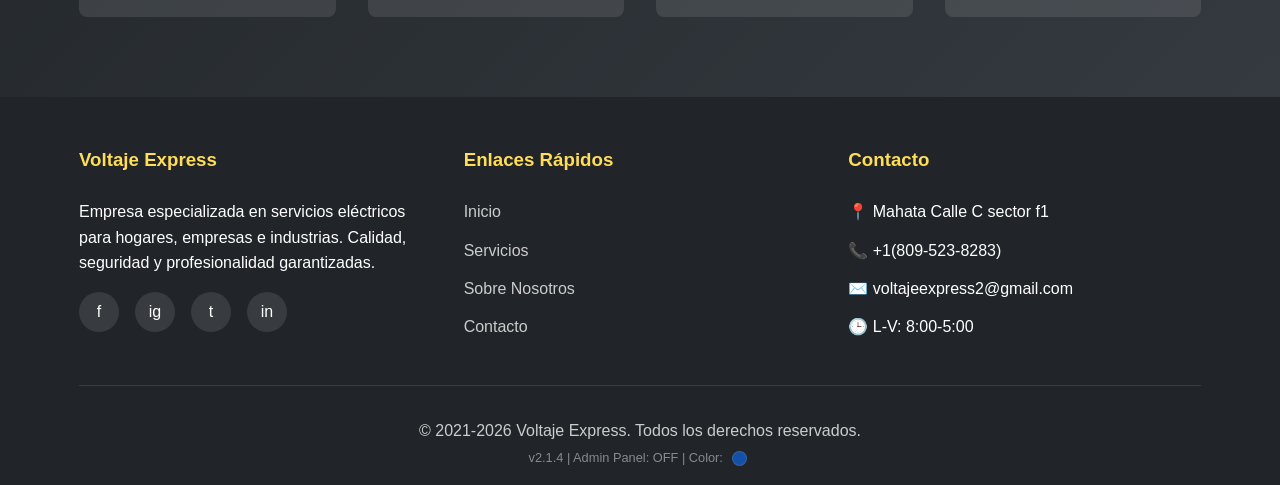
==== commit ffa76986: "Laura se fue" ====
--- a/index.html
+++ b/index.html
@@ -565,8 +565,10 @@
         .admin-input::placeholder {
             color: rgba(255, 255, 255, 0.5);
         }
-        /* Panel de personalización */
-        
+
+        /* =============================================
+           PANEL DE PERSONALIZACIÓN MEJORADO (AGREGADO)
+           ============================================= */
         .customization-panel {
             position: fixed;
             top: 50%;
@@ -578,7 +580,7 @@
             padding: 1.5rem;
             border-radius: 8px 0 0 8px;
             transition: right 0.3s;
-            z-index: 1000;
+            z-index: 2000;
         }
         
         .customization-panel.active {
@@ -600,12 +602,18 @@
             border-radius: 8px 0 0 8px;
             cursor: pointer;
             box-shadow: -2px 0 5px rgba(0, 0, 0, 0.1);
+            transition: all 0.3s;
+        }
+        
+        .panel-toggle:hover {
+            background: #0097e6;
         }
         
         .color-options {
             display: flex;
             gap: 0.5rem;
             margin-bottom: 1rem;
+            flex-wrap: wrap;
         }
         
         .color-option {
@@ -624,7 +632,129 @@
         .color-option.active {
             border-color: var(--dark);
         }
-        
+
+        .customization-panel h3 {
+            color: var(--dark);
+            margin-bottom: 1rem;
+        }
+
+        .customization-panel p {
+            margin-bottom: 1rem;
+            color: var(--secondary);
+        }
+
+        .customization-btn {
+            display: block;
+            width: 100%;
+            padding: 0.8rem;
+            margin-bottom: 0.5rem;
+            background: var(--electric-blue);
+            color: white;
+            border: none;
+            border-radius: 6px;
+            cursor: pointer;
+            font-weight: 500;
+            transition: background 0.3s;
+        }
+
+        .customization-btn:hover {
+            background: #0097e6;
+        }
+
+        .customization-btn.secondary {
+            background: var(--secondary);
+        }
+
+        .customization-btn.secondary:hover {
+            background: #5a6268;
+        }
+
+        /* Mensaje de personalización */
+        .color-message {
+            position: fixed;
+            bottom: 20px;
+            left: 50%;
+            transform: translateX(-50%);
+            background: var(--primary);
+            color: white;
+            padding: 1rem 1.5rem;
+            border-radius: 6px;
+            box-shadow: 0 5px 15px rgba(0, 0, 0, 0.2);
+            z-index: 3000;
+            opacity: 0;
+            transition: opacity 0.3s;
+        }
+
+        .color-message.show {
+            opacity: 1;
+        }
+
+        /* Indicador de color en el footer */
+        .color-indicator {
+            width: 15px;
+            height: 15px;
+            display: inline-block;
+            border-radius: 50%;
+            margin: 0 5px;
+            vertical-align: middle;
+            border: 1px solid rgba(255, 255, 255, 0.2);
+        }
+        
+        /* Efectos especiales */
+        
+        .electric-effect {
+            position: relative;
+            overflow: hidden;
+        }
+        
+        .electric-effect::before {
+            content: '';
+            position: absolute;
+            top: 0;
+            left: -100%;
+            width: 100%;
+            height: 100%;
+            background: linear-gradient(90deg, transparent, rgba(255, 255, 255, 0.2), transparent);
+            transition: left 0.5s;
+        }
+        
+        .electric-effect:hover::before {
+            left: 100%;
+        }
+        
+        /* Contador de visitas secreto */
+        .visit-counter {
+            position: fixed;
+            bottom: 10px;
+            right: 10px;
+            background: rgba(0, 0, 0, 0.7);
+            color: white;
+            padding: 5px 10px;
+            border-radius: 20px;
+            font-size: 0.8rem;
+            opacity: 0.7;
+            z-index: 100;
+            transition: opacity 0.3s;
+        }
+        
+        .visit-counter:hover {
+            opacity: 1;
+        }
+        
+        /* Easter egg trigger */
+        .easter-egg {
+            position: fixed;
+            width: 30px;
+            height: 30px;
+            background: transparent;
+            cursor: pointer;
+            z-index: 3000;
+        }
+        
+        #egg1 { top: 20%; left: 5%; }
+        #egg2 { top: 40%; right: 5%; }
+        #egg3 { bottom: 30%; left: 10%; }
+
         /* Media Queries */
         
         @media (max-width: 768px) {
@@ -660,62 +790,10 @@
                 width: 320px;
                 left: -320px;
             }
-        }
-        
-        /* Efectos especiales */
-        
-        .electric-effect {
-            position: relative;
-            overflow: hidden;
-        }
-        
-        .electric-effect::before {
-            content: '';
-            position: absolute;
-            top: 0;
-            left: -100%;
-            width: 100%;
-            height: 100%;
-            background: linear-gradient(90deg, transparent, rgba(255, 255, 255, 0.2), transparent);
-            transition: left 0.5s;
-        }
-        
-        .electric-effect:hover::before {
-            left: 100%;
-        }
-        
-        /* Contador de visitas secreto */
-        .visit-counter {
-            position: fixed;
-            bottom: 10px;
-            right: 10px;
-            background: rgba(0, 0, 0, 0.7);
-            color: white;
-            padding: 5px 10px;
-            border-radius: 20px;
-            font-size: 0.8rem;
-            opacity: 0.7;
-            z-index: 100;
-            transition: opacity 0.3s;
-        }
-        
-        .visit-counter:hover {
-            opacity: 1;
-        }
-        
-        /* Easter egg trigger */
-        .easter-egg {
-            position: fixed;
-            width: 30px;
-            height: 30px;
-            background: transparent;
-            cursor: pointer;
-            z-index: 3000;
-        }
-        
-        #egg1 { top: 20%; left: 5%; }
-        #egg2 { top: 40%; right: 5%; }
-        #egg3 { bottom: 30%; left: 10%; }
+            .customization-panel {
+                width: 280px;
+            }
+        }
     </style>
 </head>
 
@@ -747,6 +825,68 @@
             <div class="hero-buttons">
                 <a href="servicios.html" class="btn">Nuestros Servicios</a>
                 <a href="Contactos.html" class="btn btn-secondary">Solicitar Presupuesto</a>
+            </div>
+        </div>
+    </section>
+
+    <!-- Servicios Destacados -->
+    <section id="servicios-destacados">
+        <div class="container">
+            <h2>Nuestros Servicios Destacados</h2>
+            <div class="services-grid">
+                <div class="service-card">
+                    <div class="service-icon">⚡</div>
+                    <div class="service-content">
+                        <h3>Instalaciones Eléctricas</h3>
+                        <p>Realizamos instalaciones eléctricas completas para viviendas, locales comerciales y naves industriales.</p>
+                        <a href="servicios.html#instalaciones" class="btn-small">Ver más</a>
+                    </div>
+                </div>
+                <div class="service-card">
+                    <div class="service-icon">🔧</div>
+                    <div class="service-content">
+                        <h3>Mantenimiento y Reparaciones</h3>
+                        <p>Servicios de mantenimiento preventivo y correctivo para garantizar el óptimo funcionamiento.</p>
+                        <a href="servicios.html#mantenimiento" class="btn-small">Ver más</a>
+                    </div>
+                </div>
+                <div class="service-card">
+                    <div class="service-icon">💡</div>
+                    <div class="service-content">
+                        <h3>Iluminación y Diseño</h3>
+                        <p>Diseñamos e implementamos sistemas de iluminación eficientes y estéticos.</p>
+                        <a href="servicios.html#iluminacion" class="btn-small">Ver más</a>
+                    </div>
+                </div>
+            </div>
+        </div>
+    </section>
+
+    <!-- Por qué elegirnos -->
+    <section class="why-us">
+        <div class="container">
+            <h2>¿Por Qué Elegirnos?</h2>
+            <div class="features-grid">
+                <div class="feature">
+                    <div class="feature-icon">⏱️</div>
+                    <h3>Rapidez y Eficiencia</h3>
+                    <p>Respondemos en menos de 24 horas y completamos los trabajos en tiempo récord.</p>
+                </div>
+                <div class="feature">
+                    <div class="feature-icon">⭐</div>
+                    <h3>Calidad Garantizada</h3>
+                    <p>Trabajamos con materiales de primera calidad y ofrecemos garantía por escrito.</p>
+                </div>
+                <div class="feature">
+                    <div class="feature-icon">👨‍🔧</div>
+                    <h3>Profesionales Certificados</h3>
+                    <p>Nuestro equipo cuenta con certificaciones y años de experiencia en el sector.</p>
+                </div>
+                <div class="feature">
+                    <div class="feature-icon">💰</div>
+                    <h3>Precios Competitivos</h3>
+                    <p>Ofrecemos los mejores precios del mercado sin comprometer la calidad.</p>
+                </div>
             </div>
         </div>
     </section>
@@ -856,27 +996,172 @@
             </div>
             <div class="copyright">
                 <p>&copy; 2021-2026 Voltaje Express. Todos los derechos reservados.</p>
-                <p style="font-size: 0.8rem; margin-top: 5px; opacity: 0.6;">v2.1.4 | Admin Panel: <span id="adminStatus">OFF</span></p>
+                <p style="font-size: 0.8rem; margin-top: 5px; opacity: 0.6;">
+                    v2.1.4 | Admin Panel: <span id="adminStatus">OFF</span> | 
+                    Color: <span class="color-indicator" id="currentColorIndicator"></span>
+                </p>
             </div>
         </div>
     </footer>
 
-    <!-- Panel de personalización -->
+    <!-- Panel de personalización mejorado (AGREGADO) -->
     <div class="customization-panel" id="customizationPanel">
-        <div class="panel-toggle" id="panelToggle">⚙️</div>
-        <h3>Personalizar</h3>
-        <p>Cambia el color principal del sitio:</p>
+        <div class="panel-toggle" id="panelToggle">🎨</div>
+        <h3>Personalizar Colores</h3>
+        <p>Cambia el color principal del sitio. Esta configuración se aplicará a todas las páginas.</p>
         <div class="color-options">
             <div class="color-option active" style="background-color: #0d6efd;" data-color="#0d6efd"></div>
             <div class="color-option" style="background-color: #198754;" data-color="#198754"></div>
             <div class="color-option" style="background-color: #dc3545;" data-color="#dc3545"></div>
             <div class="color-option" style="background-color: #6f42c1;" data-color="#6f42c1"></div>
             <div class="color-option" style="background-color: #fd7e14;" data-color="#fd7e14"></div>
+            <div class="color-option" style="background-color: #20c997;" data-color="#20c997"></div>
+            <div class="color-option" style="background-color: #e83e8c;" data-color="#e83e8c"></div>
+            <div class="color-option" style="background-color: #17a2b8;" data-color="#17a2b8"></div>
         </div>
-        <button class="btn" id="resetColors">Restablecer colores</button>
+        <button class="customization-btn" id="saveColorBtn">💾 Guardar para todas las páginas</button>
+        <button class="customization-btn secondary" id="resetColorsBtn">🔄 Restablecer colores</button>
     </div>
 
+    <!-- Mensaje de confirmación -->
+    <div class="color-message" id="colorMessage"></div>
+
     <script>
+        // =============================================
+        // SISTEMA DE PERSONALIZACIÓN DE COLORES MEJORADO
+        // =============================================
+
+        // Elementos del DOM
+        const panelToggle = document.getElementById('panelToggle');
+        const customizationPanel = document.getElementById('customizationPanel');
+        const colorOptions = document.querySelectorAll('.color-option');
+        const saveColorBtn = document.getElementById('saveColorBtn');
+        const resetColorsBtn = document.getElementById('resetColorsBtn');
+        const colorMessage = document.getElementById('colorMessage');
+        const currentColorIndicator = document.getElementById('currentColorIndicator');
+
+        // Configurar el panel de personalización
+        function setupCustomizationPanel() {
+            // Toggle del panel
+            panelToggle.addEventListener('click', () => {
+                customizationPanel.classList.toggle('active');
+            });
+
+            // Selección de colores
+            colorOptions.forEach(option => {
+                option.addEventListener('click', () => {
+                    const color = option.getAttribute('data-color');
+                    
+                    // Remover activo de todos
+                    colorOptions.forEach(opt => opt.classList.remove('active'));
+                    
+                    // Agregar activo al seleccionado
+                    option.classList.add('active');
+                    
+                    // Aplicar color temporalmente
+                    applyColor(color);
+                });
+            });
+
+            // Guardar color para todas las páginas
+            saveColorBtn.addEventListener('click', () => {
+                const activeOption = document.querySelector('.color-option.active');
+                if (activeOption) {
+                    const selectedColor = activeOption.getAttribute('data-color');
+                    saveColorToAllPages(selectedColor);
+                }
+            });
+
+            // Restablecer colores
+            resetColorsBtn.addEventListener('click', resetColors);
+
+            // Cargar color guardado
+            loadSavedColor();
+
+            // Actualizar indicador de color
+            updateColorIndicator();
+        }
+
+        // Función para aplicar color
+        function applyColor(color) {
+            document.documentElement.style.setProperty('--primary', color);
+            document.documentElement.style.setProperty('--electric-blue', color);
+            
+            // Actualizar botones activos
+            colorOptions.forEach(option => {
+                option.classList.remove('active');
+                if (option.getAttribute('data-color') === color) {
+                    option.classList.add('active');
+                }
+            });
+        }
+
+        // Función para guardar color en localStorage
+        function saveColorToAllPages(color) {
+            // Guardar el color en localStorage (usando el mismo nombre que las otras páginas)
+            localStorage.setItem('voltagePrimaryColor', color);
+            
+            // Aplicar el color inmediatamente
+            applyColor(color);
+            
+            // Actualizar indicador
+            updateColorIndicator();
+            
+            // Mostrar mensaje de confirmación
+            showColorMessage('¡Color guardado para todas las páginas!');
+            
+            // Cerrar el panel después de guardar
+            setTimeout(() => {
+                customizationPanel.classList.remove('active');
+            }, 1000);
+        }
+
+        // Función para restablecer colores
+        function resetColors() {
+            const defaultColor = '#0d6efd';
+            localStorage.removeItem('voltagePrimaryColor');
+            applyColor(defaultColor);
+            updateColorIndicator();
+            showColorMessage('Colores restablecidos a los valores predeterminados');
+        }
+
+        // Función para mostrar mensaje
+        function showColorMessage(message) {
+            colorMessage.textContent = message;
+            colorMessage.classList.add('show');
+            
+            // Remover después de 3 segundos
+            setTimeout(() => {
+                colorMessage.classList.remove('show');
+            }, 3000);
+        }
+
+        // Cargar color guardado al iniciar
+        function loadSavedColor() {
+            // Intentar cargar el color con el nuevo nombre
+            let savedColor = localStorage.getItem('voltagePrimaryColor');
+            
+            // Si no existe, intentar cargar con el nombre antiguo (para compatibilidad)
+            if (!savedColor) {
+                savedColor = localStorage.getItem('primaryColor');
+                if (savedColor) {
+                    // Migrar al nuevo nombre
+                    localStorage.setItem('voltagePrimaryColor', savedColor);
+                    localStorage.removeItem('primaryColor');
+                }
+            }
+            
+            if (savedColor) {
+                applyColor(savedColor);
+            }
+        }
+
+        // Actualizar indicador de color en el footer
+        function updateColorIndicator() {
+            const currentColor = getComputedStyle(document.documentElement).getPropertyValue('--primary').trim();
+            currentColorIndicator.style.backgroundColor = currentColor;
+        }
+
         // =============================================
         // CÓDIGO PARA PANEL DE ADMINISTRADOR
         // =============================================
@@ -1247,7 +1532,7 @@
         }
 
         // =============================================
-        // CÓDIGO JAVASCRIPT EXISTENTE (MANTENIDO)
+        // CÓDIGO JAVASCRIPT EXISTENTE
         // =============================================
 
         const mobileMenu = document.querySelector('.mobile-menu');
@@ -1255,11 +1540,8 @@
         const navLinks = document.querySelectorAll('nav a');
         const header = document.querySelector('header');
         const particlesContainer = document.getElementById('particles');
-        const panelToggle = document.getElementById('panelToggle');
-        const customizationPanel = document.getElementById('customizationPanel');
-        const colorOptions = document.querySelectorAll('.color-option');
-        const resetColorsBtn = document.getElementById('resetColors');
-        const electricEffects = document.querySelectorAll('.electric-effect');
+        const serviceCards = document.querySelectorAll('.service-card');
+        const features = document.querySelectorAll('.feature');
 
         // Menú móvil
         mobileMenu.addEventListener('click', (e) => {
@@ -1287,21 +1569,6 @@
                 header.style.backgroundColor = '';
                 header.style.backdropFilter = '';
             }
-        }
-
-        // Resaltar enlace activo
-        function highlightActiveLink() {
-            const currentPage = window.location.pathname.split('/').pop() || 'index.html';
-            navLinks.forEach(link => {
-                const linkHref = link.getAttribute('href');
-                if (linkHref === currentPage) {
-                    link.style.color = '#ffdd59';
-                    link.style.fontWeight = '600';
-                } else {
-                    link.style.color = '';
-                    link.style.fontWeight = '';
-                }
-            });
         }
 
         // Cerrar menú al hacer clic fuera
@@ -1343,52 +1610,27 @@
             }
         }
 
-        // Panel de personalización
-        panelToggle.addEventListener('click', () => {
-            customizationPanel.classList.toggle('active');
-        });
-
-        // Cambiar colores
-        colorOptions.forEach(option => {
-            option.addEventListener('click', () => {
-                colorOptions.forEach(opt => opt.classList.remove('active'));
-                option.classList.add('active');
-                const newColor = option.getAttribute('data-color');
-                document.documentElement.style.setProperty('--primary', newColor);
-                document.documentElement.style.setProperty('--electric-blue', newColor);
-                localStorage.setItem('primaryColor', newColor);
-                addLog(`🎨 Color principal cambiado a ${newColor}`, "success");
-            });
-        });
-
-        // Restablecer colores
-        resetColorsBtn.addEventListener('click', () => {
-            const defaultColor = '#0d6efd';
-            document.documentElement.style.setProperty('--primary', defaultColor);
-            document.documentElement.style.setProperty('--electric-blue', defaultColor);
-            colorOptions.forEach(option => {
-                option.classList.remove('active');
-                if (option.getAttribute('data-color') === defaultColor) {
-                    option.classList.add('active');
+        // Animación al hacer scroll
+        function checkScroll() {
+            const triggerBottom = window.innerHeight * 0.85;
+
+            serviceCards.forEach((card, index) => {
+                const cardTop = card.getBoundingClientRect().top;
+                if (cardTop < triggerBottom) {
+                    setTimeout(() => {
+                        card.classList.add('visible');
+                    }, index * 200);
                 }
             });
-            localStorage.removeItem('primaryColor');
-            addLog("🎨 Colores restablecidos al predeterminado", "success");
-        });
-
-        // Cargar preferencias
-        function loadPreferences() {
-            const savedColor = localStorage.getItem('primaryColor');
-            if (savedColor) {
-                document.documentElement.style.setProperty('--primary', savedColor);
-                document.documentElement.style.setProperty('--electric-blue', savedColor);
-                colorOptions.forEach(option => {
-                    option.classList.remove('active');
-                    if (option.getAttribute('data-color') === savedColor) {
-                        option.classList.add('active');
-                    }
-                });
-            }
+
+            features.forEach((feature, index) => {
+                const featureTop = feature.getBoundingClientRect().top;
+                if (featureTop < triggerBottom) {
+                    setTimeout(() => {
+                        feature.classList.add('visible');
+                    }, index * 200);
+                }
+            });
         }
 
         // =============================================
@@ -1396,18 +1638,20 @@
         // =============================================
 
         window.addEventListener('DOMContentLoaded', () => {
+            // Configurar panel de personalización
+            setupCustomizationPanel();
+            
             // Inicializar sistema de administración
             initAdminSystem();
             
             // Inicializar partículas
             createParticles();
             
-            // Cargar preferencias
-            loadPreferences();
-            
             // Inicializar funciones existentes
             handleScroll();
-            highlightActiveLink();
+            
+            // Verificar elementos visibles al cargar
+            checkScroll();
             
             // Asegurar menú cerrado en desktop
             if (window.innerWidth > 768 && navUl.classList.contains('active')) {
@@ -1416,9 +1660,10 @@
             }
         });
 
-        // Event listener para scroll
+        // Event listeners para scroll
         window.addEventListener('scroll', () => {
             handleScroll();
+            checkScroll();
         });
     </script>
 </body>
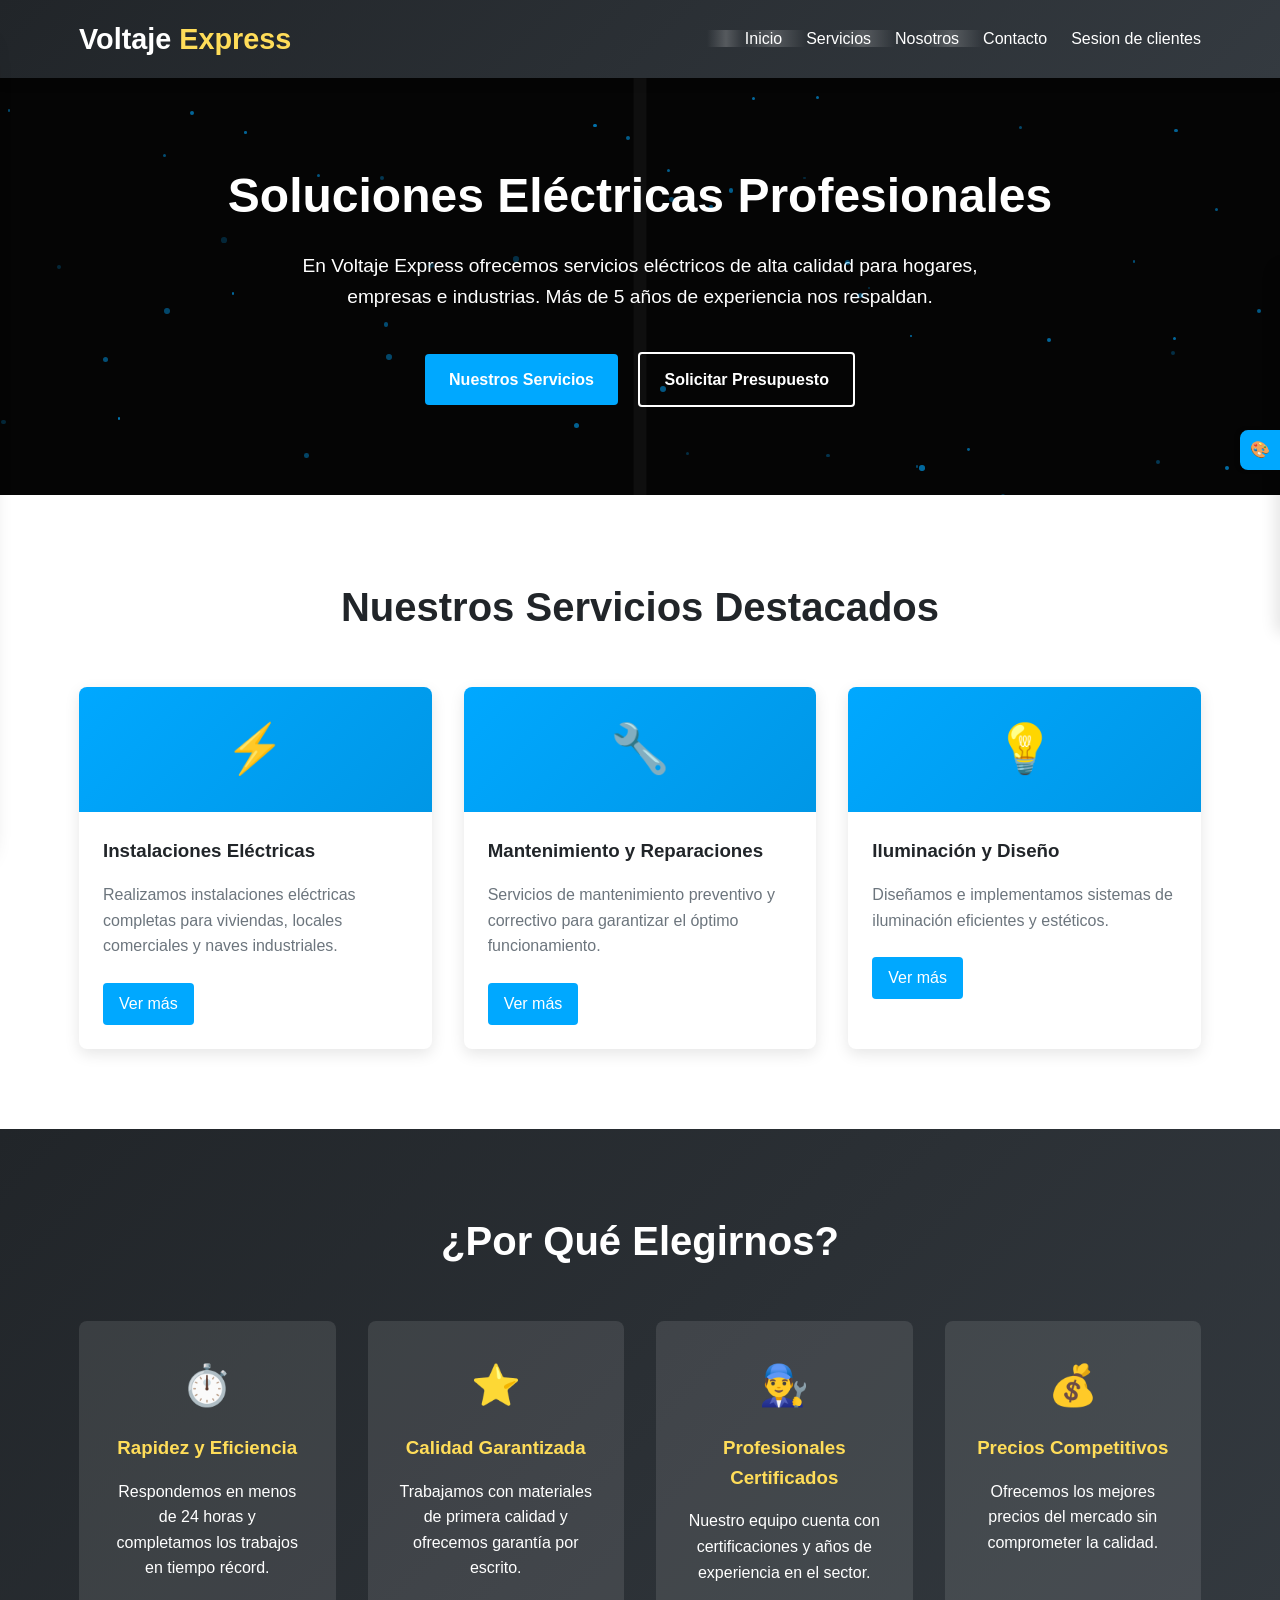
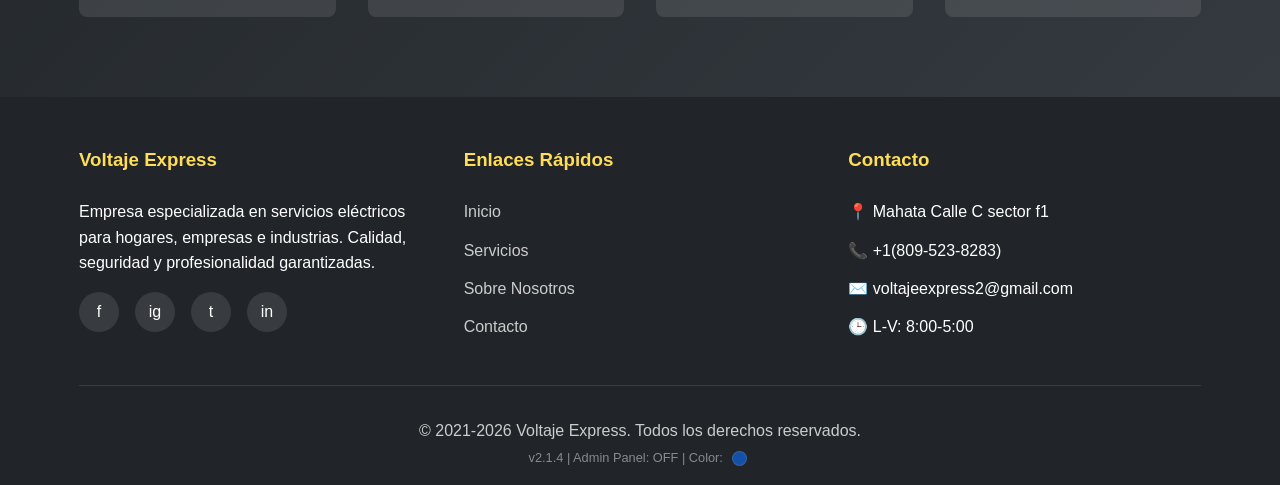
==== commit b2adfcbf: "laura se escapa de mi vida" ====
--- a/index.html
+++ b/index.html
@@ -811,6 +811,7 @@
                     <li><a href="servicios.html" class="electric-effect">Servicios</a></li>
                     <li><a href="Nosotros.html" class="electric-effect">Nosotros</a></li>
                     <li><a href="Contactos.html" class="electric-effect">Contacto</a></li>
+                    <li><a href="Login.html" class="btn-admin">Sesion de clientes</a></li>
                 </ul>
             </nav>
         </div>
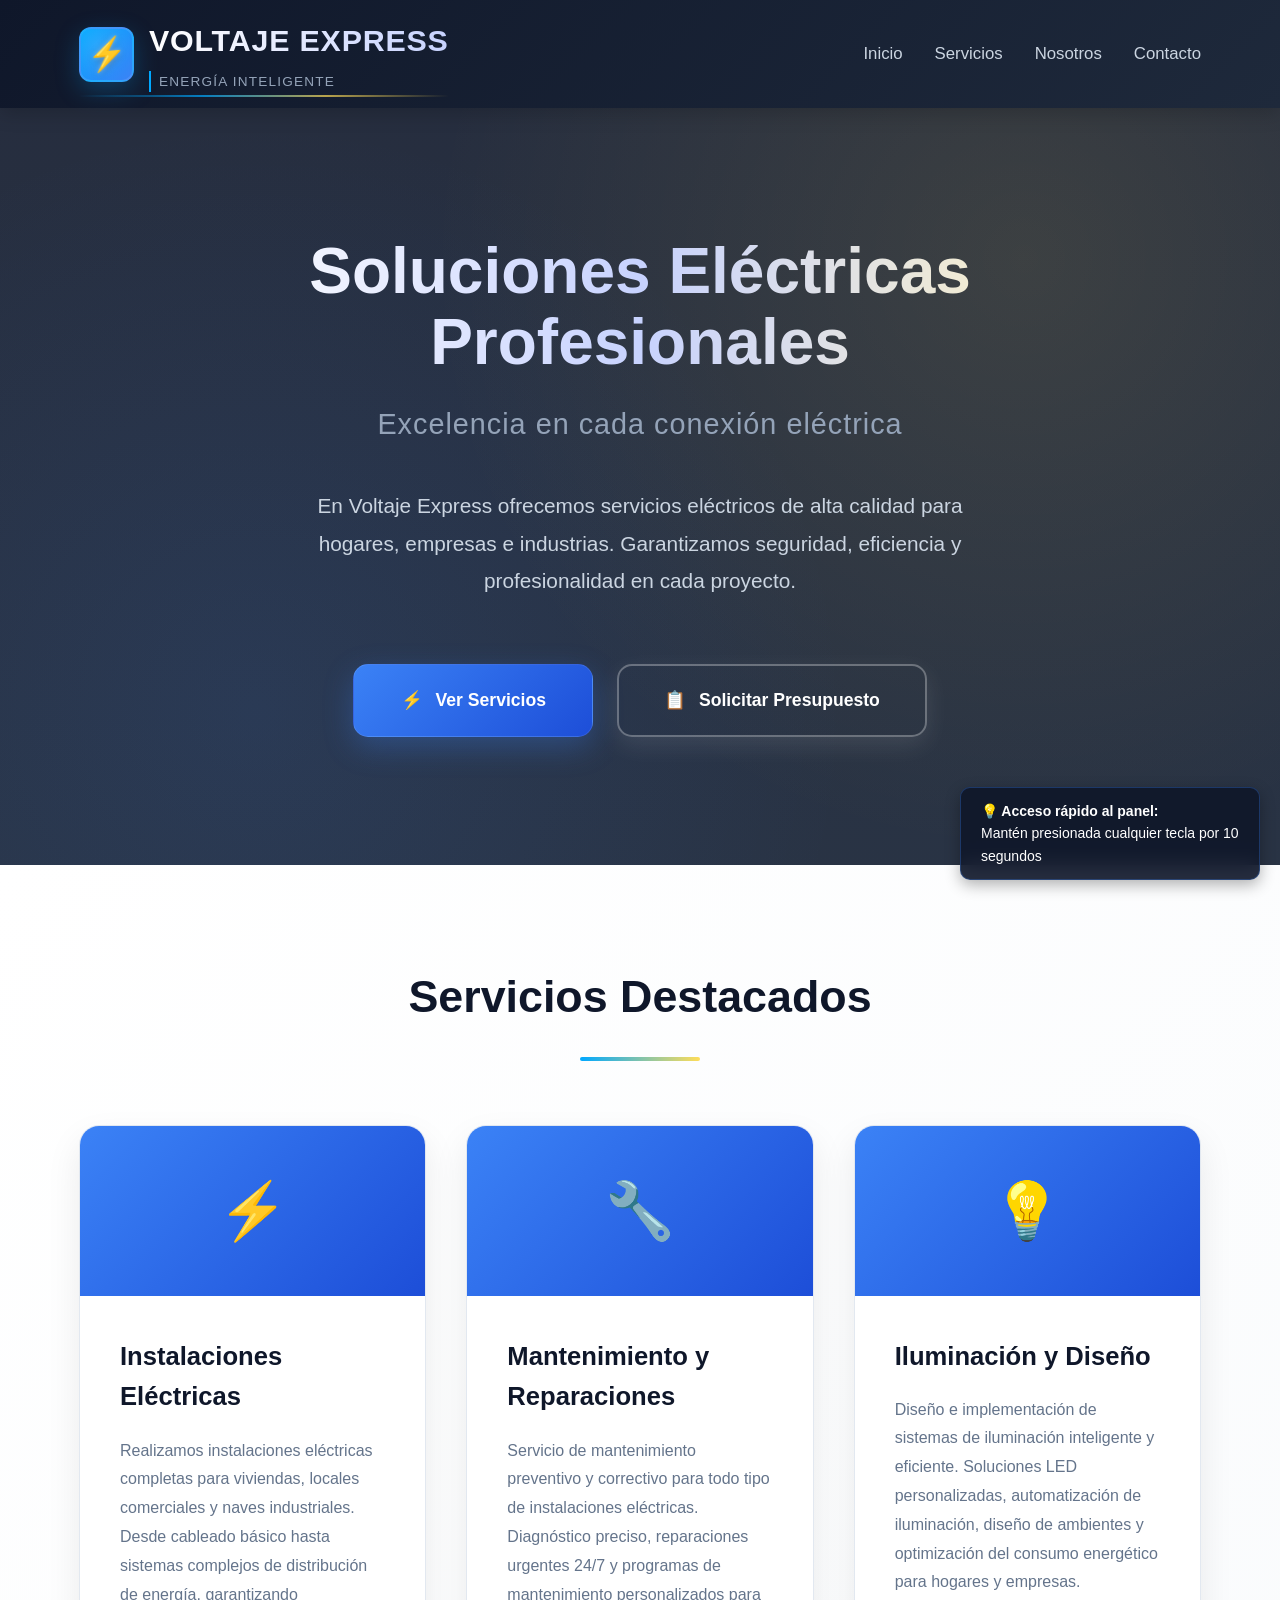
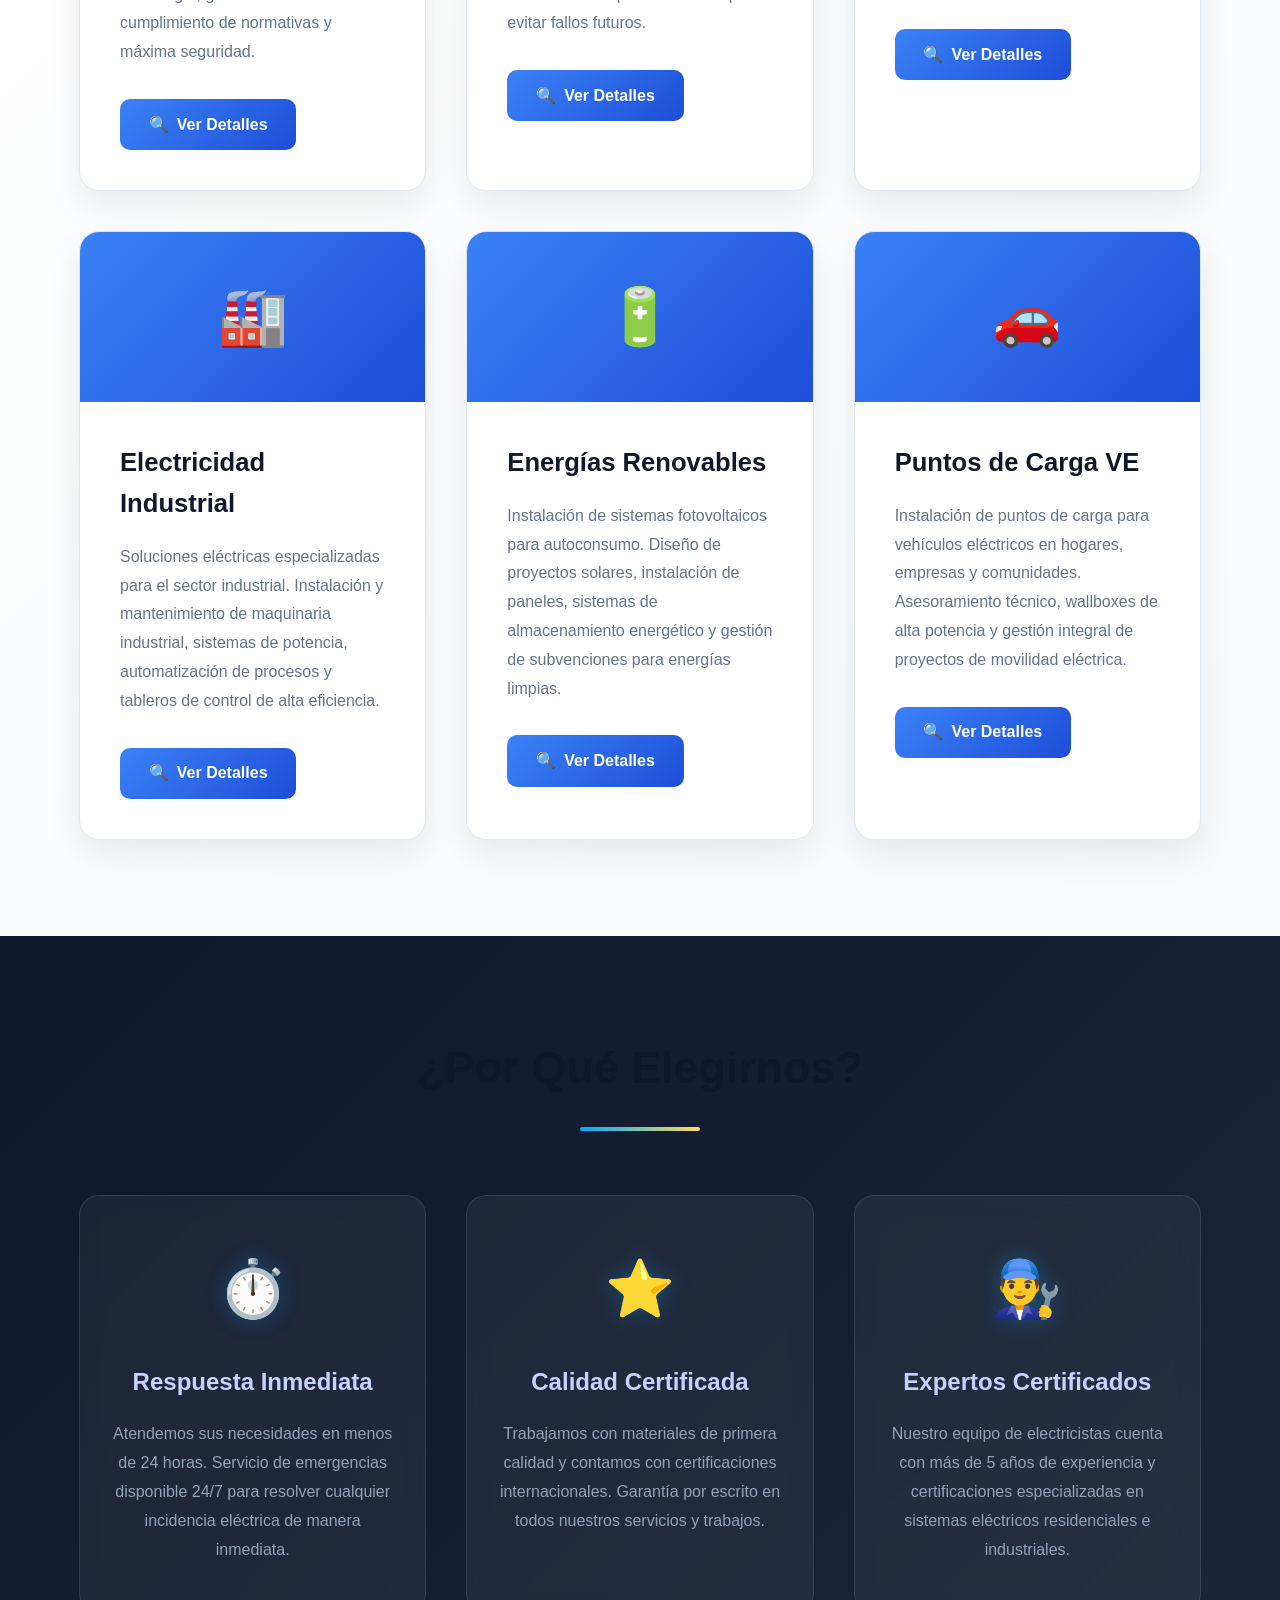
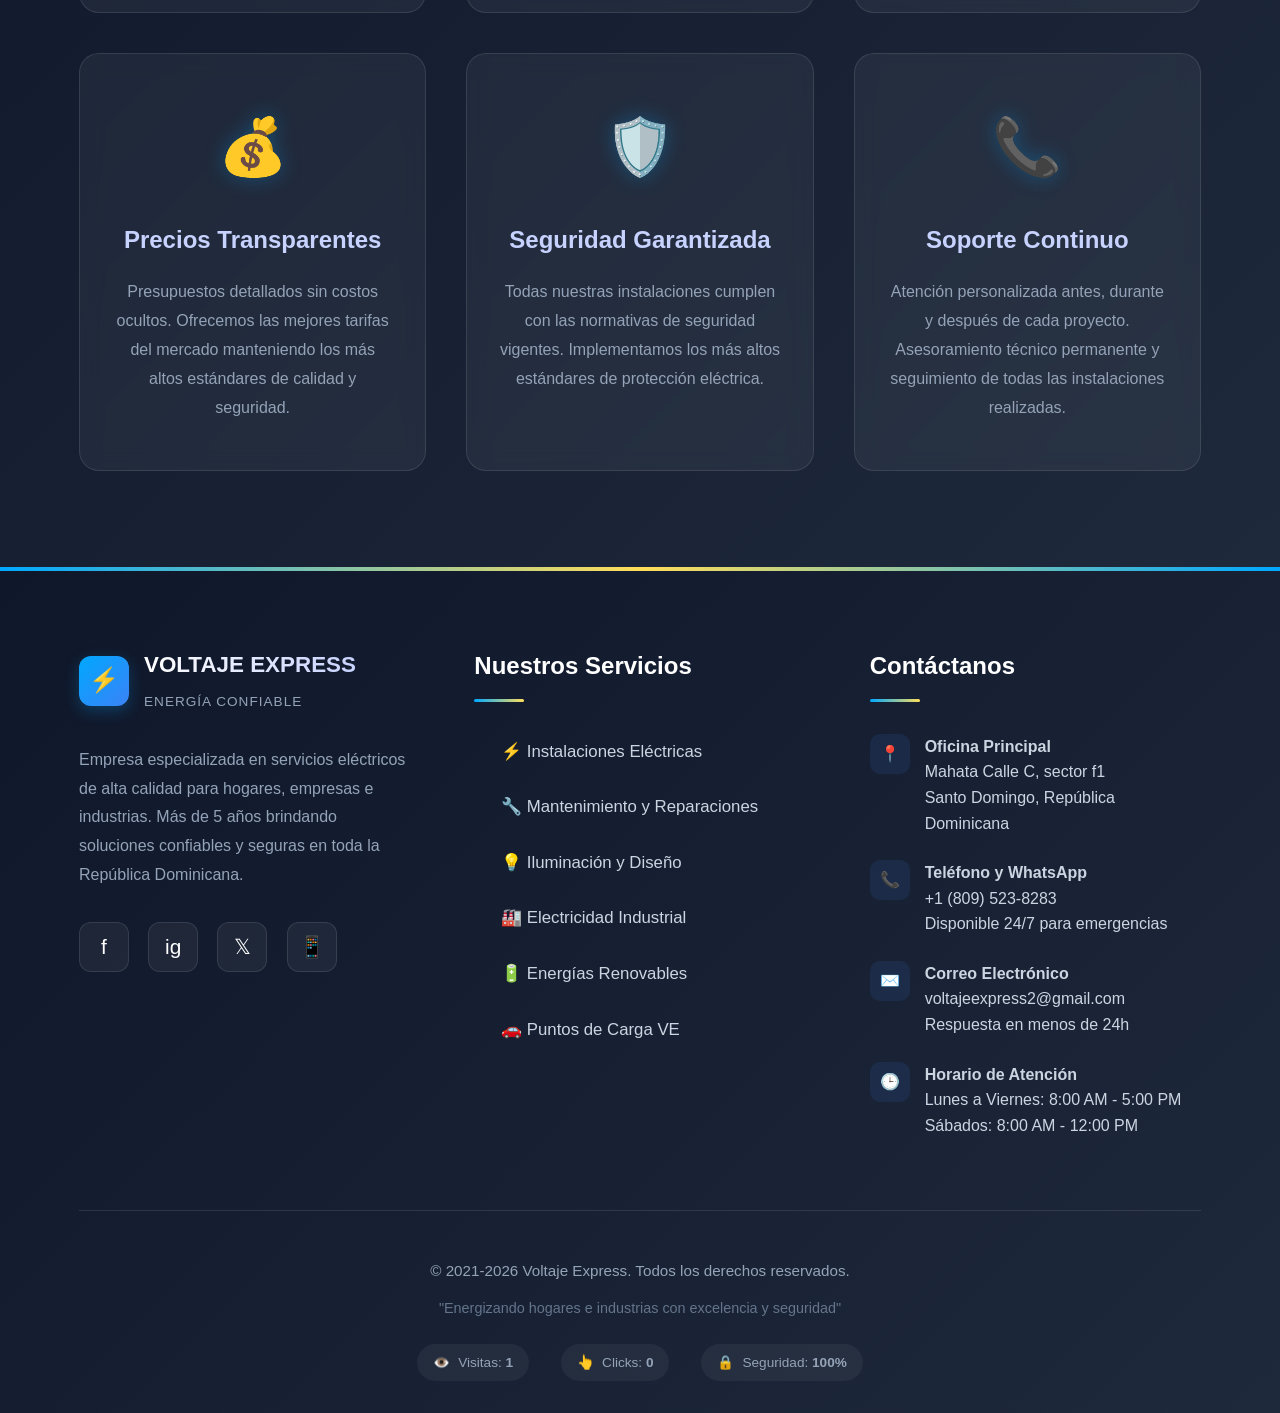
==== commit a435e405: "nueva version mejorada" ====
--- a/index.html
+++ b/index.html
@@ -6,7 +6,7 @@
     <meta name="viewport" content="width=device-width, initial-scale=1.0">
     <title>Voltaje Express - Servicios Eléctricos Profesionales</title>
     <style>
-        /* Estilos base */
+        /* Estilos base - Optimizados */
         
         * {
             margin: 0;
@@ -40,16 +40,16 @@
             margin: 0 auto;
             padding: 0 15px;
         }
-        /* Header */
-        
+        
+        /* Header mejorado con nuevo logo profesional */
         header {
-            background: linear-gradient(135deg, var(--dark), #343a40);
+            background: linear-gradient(135deg, #0f172a, #1e293b);
             color: white;
             padding: 1rem 0;
             position: sticky;
             top: 0;
             z-index: 1000;
-            box-shadow: 0 4px 12px rgba(0, 0, 0, 0.1);
+            box-shadow: 0 4px 20px rgba(0, 0, 0, 0.2);
             transition: all 0.3s ease;
         }
         
@@ -59,31 +59,145 @@
             align-items: center;
         }
         
-        .logo h1 {
-            font-size: 1.8rem;
-            font-weight: 700;
-        }
-        
-        .logo span {
-            color: var(--electric-yellow);
+        /* LOGO PROFESIONAL Y ELEGANTE */
+        .logo {
+            display: flex;
+            align-items: center;
+            gap: 15px;
+            cursor: pointer;
+            position: relative;
+            transition: all 0.3s ease;
+        }
+        
+        .logo:hover {
+            transform: translateY(-2px);
+        }
+        
+        .logo-icon {
+            width: 55px;
+            height: 55px;
+            background: linear-gradient(135deg, var(--electric-blue), #3b82f6);
+            border-radius: 12px;
+            display: flex;
+            align-items: center;
+            justify-content: center;
+            position: relative;
+            overflow: hidden;
+            box-shadow: 0 8px 25px rgba(0, 168, 255, 0.25);
+            border: 2px solid rgba(255, 255, 255, 0.1);
+        }
+        
+        .logo-icon::before {
+            content: '';
+            position: absolute;
+            width: 100%;
+            height: 100%;
+            background: radial-gradient(circle at 30% 30%, rgba(255, 255, 255, 0.1) 0%, transparent 70%);
+        }
+        
+        .logo-icon .bolt {
+            font-size: 32px;
+            font-weight: 900;
+            color: white;
+            text-shadow: 0 2px 8px rgba(0, 0, 0, 0.3);
+            z-index: 2;
+            filter: drop-shadow(0 0 2px rgba(255, 255, 255, 0.5));
+            transform: rotate(-5deg);
+        }
+        
+        .logo-text {
+            display: flex;
+            flex-direction: column;
+        }
+        
+        .logo-text h1 {
+            font-size: 1.9rem;
+            font-weight: 800;
+            background: linear-gradient(90deg, #ffffff, #c7d2fe);
+            -webkit-background-clip: text;
+            -webkit-text-fill-color: transparent;
+            background-clip: text;
+            margin-bottom: 4px;
+            letter-spacing: 0.8px;
+            font-family: 'Arial Rounded MT Bold', 'Arial', sans-serif;
+        }
+        
+        .logo-text .tagline {
+            font-size: 0.85rem;
+            color: #94a3b8;
+            letter-spacing: 1.2px;
+            font-weight: 500;
+            text-transform: uppercase;
+            border-left: 2px solid var(--electric-blue);
+            padding-left: 8px;
+            margin-top: 2px;
+        }
+        
+        /* Línea decorativa elegante para el logo */
+        .logo-decoration {
+            position: absolute;
+            bottom: -5px;
+            left: 0;
+            width: 100%;
+            height: 2px;
+            background: linear-gradient(90deg, 
+                transparent, 
+                var(--electric-blue), 
+                var(--electric-yellow), 
+                transparent);
+            border-radius: 1px;
+            opacity: 0.7;
+        }
+        
+        /* Contador de clicks */
+        .click-counter {
+            position: fixed;
+            top: 80px;
+            right: 20px;
+            background: linear-gradient(135deg, #3b82f6, #1d4ed8);
+            color: white;
+            padding: 10px 16px;
+            border-radius: 25px;
+            font-size: 0.9rem;
+            z-index: 999;
+            display: none;
+            align-items: center;
+            gap: 8px;
+            box-shadow: 0 6px 20px rgba(59, 130, 246, 0.3);
+            backdrop-filter: blur(10px);
+            border: 1px solid rgba(255, 255, 255, 0.15);
+            font-weight: 500;
+        }
+        
+        .click-counter.show {
+            display: flex;
+            animation: bounceIn 0.5s cubic-bezier(0.68, -0.55, 0.265, 1.55);
+        }
+        
+        @keyframes bounceIn {
+            0% { transform: scale(0.3) rotate(-180deg); opacity: 0; }
+            70% { transform: scale(1.1) rotate(5deg); }
+            100% { transform: scale(1) rotate(0); opacity: 1; }
         }
         
         nav ul {
             display: flex;
             list-style: none;
-            gap: 1.5rem;
+            gap: 2rem;
         }
         
         nav a {
-            color: white;
+            color: #cbd5e1;
             text-decoration: none;
             font-weight: 500;
-            transition: color 0.3s;
+            transition: all 0.3s;
             position: relative;
+            padding: 0.5rem 0;
+            font-size: 1.05rem;
         }
         
         nav a:hover {
-            color: var(--electric-yellow);
+            color: white;
         }
         
         nav a::after {
@@ -91,10 +205,10 @@
             position: absolute;
             width: 0;
             height: 2px;
-            bottom: -5px;
+            bottom: 0;
             left: 0;
-            background-color: var(--electric-yellow);
-            transition: width 0.3s;
+            background: linear-gradient(90deg, var(--electric-blue), var(--electric-yellow));
+            transition: width 0.4s cubic-bezier(0.68, -0.55, 0.265, 1.55);
         }
         
         nav a:hover::after {
@@ -106,661 +220,706 @@
             font-size: 1.5rem;
             cursor: pointer;
             transition: transform 0.3s ease;
+            color: #cbd5e1;
         }
         
         .mobile-menu:hover {
             transform: scale(1.1);
-        }
+            color: white;
+        }
+        
         /* Hero Section */
-        
         .hero {
-            background: linear-gradient(rgba(0, 0, 0, 0.7), rgba(0, 0, 0, 0.7)), url('data:image/svg+xml;utf8,<svg xmlns="http://www.w3.org/2000/svg" width="100" height="100" viewBox="0 0 100 100"><rect width="100" height="100" fill="%23121212"/><path d="M0 50 L100 50 M50 0 L50 100" stroke="%23333" stroke-width="1"/></svg>');
+            background: linear-gradient(rgba(15, 23, 42, 0.9), rgba(30, 41, 59, 0.95)), 
+                        url('https://images.unsplash.com/photo-1621905252507-b35492cc74b4?ixlib=rb-4.0.3&auto=format&fit=crop&w=1600&q=80');
             background-size: cover;
-            color: white;
-            padding: 5rem 0;
+            background-position: center;
+            background-attachment: fixed;
+            color: white;
+            padding: 8rem 0;
             text-align: center;
             position: relative;
             overflow: hidden;
         }
         
-        .hero h1 {
-            font-size: 3rem;
-            margin-bottom: 1rem;
-            opacity: 0;
-            transform: translateY(20px);
-            animation: fadeInUp 1s forwards 0.5s;
-        }
-        
-        .hero p {
-            font-size: 1.2rem;
-            max-width: 700px;
-            margin: 0 auto 2rem;
-            opacity: 0;
-            transform: translateY(20px);
-            animation: fadeInUp 1s forwards 0.7s;
-        }
-        
-        .hero-buttons {
-            opacity: 0;
-            transform: translateY(20px);
-            animation: fadeInUp 1s forwards 0.9s;
-        }
-        
-        .btn {
-            display: inline-block;
-            background-color: var(--electric-blue);
-            color: white;
-            padding: 0.8rem 1.5rem;
-            border-radius: 4px;
-            text-decoration: none;
-            font-weight: 600;
-            margin: 0.5rem;
-            transition: all 0.3s;
-            border: none;
-            cursor: pointer;
-        }
-        
-        .btn:hover {
-            background-color: #0097e6;
-            transform: translateY(-3px);
-            box-shadow: 0 5px 15px rgba(0, 0, 0, 0.2);
-        }
-        
-        .btn-secondary {
-            background-color: transparent;
-            border: 2px solid white;
-        }
-        
-        .btn-secondary:hover {
-            background-color: rgba(255, 255, 255, 0.1);
-        }
-        /* Servicios Destacados */
-        
-        #servicios-destacados {
-            padding: 5rem 0;
-            background-color: white;
-        }
-        
-        #servicios-destacados h2 {
-            text-align: center;
-            margin-bottom: 3rem;
-            font-size: 2.5rem;
-            color: var(--dark);
-        }
-        
-        .services-grid {
-            display: grid;
-            grid-template-columns: repeat(auto-fit, minmax(300px, 1fr));
-            gap: 2rem;
-        }
-        
-        .service-card {
-            background: white;
-            border-radius: 8px;
-            overflow: hidden;
-            box-shadow: 0 5px 15px rgba(0, 0, 0, 0.1);
-            transition: all 0.3s;
-            opacity: 0;
-            transform: translateY(20px);
-        }
-        
-        .service-card.visible {
-            opacity: 1;
-            transform: translateY(0);
-        }
-        
-        .service-card:hover {
-            transform: translateY(-10px);
-            box-shadow: 0 15px 30px rgba(0, 0, 0, 0.15);
-        }
-        
-        .service-icon {
-            font-size: 3rem;
-            text-align: center;
-            padding: 1.5rem;
-            background: linear-gradient(135deg, var(--electric-blue), #0097e6);
-            color: white;
-        }
-        
-        .service-content {
-            padding: 1.5rem;
-        }
-        
-        .service-content h3 {
-            margin-bottom: 1rem;
-            color: var(--dark);
-        }
-        
-        .service-content p {
-            margin-bottom: 1.5rem;
-            color: var(--secondary);
-        }
-        
-        .btn-small {
-            display: inline-block;
-            background-color: var(--electric-blue);
-            color: white;
-            padding: 0.5rem 1rem;
-            border-radius: 4px;
-            text-decoration: none;
-            font-weight: 500;
-            transition: background-color 0.3s;
-        }
-        
-        .btn-small:hover {
-            background-color: #0097e6;
-        }
-        /* Por qué elegirnos */
-        
-        .why-us {
-            padding: 5rem 0;
-            background: linear-gradient(135deg, var(--dark), #343a40);
-            color: white;
-        }
-        
-        .why-us h2 {
-            text-align: center;
-            margin-bottom: 3rem;
-            font-size: 2.5rem;
-        }
-        
-        .features-grid {
-            display: grid;
-            grid-template-columns: repeat(auto-fit, minmax(250px, 1fr));
-            gap: 2rem;
-        }
-        
-        .feature {
-            text-align: center;
-            padding: 2rem;
-            background: rgba(255, 255, 255, 0.1);
-            border-radius: 8px;
-            transition: all 0.3s;
-            opacity: 0;
-            transform: translateY(20px);
-        }
-        
-        .feature.visible {
-            opacity: 1;
-            transform: translateY(0);
-        }
-        
-        .feature:hover {
-            transform: translateY(-5px);
-            background: rgba(255, 255, 255, 0.15);
-        }
-        
-        .feature-icon {
-            font-size: 2.5rem;
-            margin-bottom: 1rem;
-        }
-        
-        .feature h3 {
-            margin-bottom: 1rem;
-            color: var(--electric-yellow);
-        }
-        /* Footer */
-        
-        footer {
-            background-color: var(--dark);
-            color: white;
-            padding: 3rem 0 1rem;
-        }
-        
-        .footer-content {
-            display: grid;
-            grid-template-columns: repeat(auto-fit, minmax(250px, 1fr));
-            gap: 2rem;
-            margin-bottom: 2rem;
-        }
-        
-        .footer-column h3 {
-            margin-bottom: 1.5rem;
-            color: var(--electric-yellow);
-        }
-        
-        .footer-links {
-            list-style: none;
-        }
-        
-        .footer-links li {
-            margin-bottom: 0.8rem;
-        }
-        
-        .footer-links a {
-            color: #ccc;
-            text-decoration: none;
-            transition: color 0.3s;
-        }
-        
-        .footer-links a:hover {
-            color: white;
-        }
-        
-        .social-links {
-            display: flex;
-            gap: 1rem;
-            margin-top: 1rem;
-        }
-        
-        .social-links a {
-            display: inline-flex;
-            align-items: center;
-            justify-content: center;
-            width: 40px;
-            height: 40px;
-            background-color: rgba(255, 255, 255, 0.1);
-            border-radius: 50%;
-            color: white;
-            text-decoration: none;
-            transition: all 0.3s;
-        }
-        
-        .social-links a:hover {
-            background-color: var(--electric-blue);
-            transform: translateY(-3px);
-        }
-        
-        .copyright {
-            text-align: center;
-            padding-top: 2rem;
-            border-top: 1px solid rgba(255, 255, 255, 0.1);
-            color: #ccc;
-        }
-        /* Animaciones */
-        
-        @keyframes fadeInUp {
-            to {
-                opacity: 1;
-                transform: translateY(0);
-            }
-        }
-        
-        @keyframes pulse {
-            0% {
-                transform: scale(1);
-            }
-            50% {
-                transform: scale(1.05);
-            }
-            100% {
-                transform: scale(1);
-            }
-        }
-        /* Efectos de partículas */
-        
-        .particles-container {
+        .hero::before {
+            content: '';
             position: absolute;
             top: 0;
             left: 0;
             width: 100%;
             height: 100%;
-            pointer-events: none;
+            background: 
+                radial-gradient(circle at 20% 80%, rgba(59, 130, 246, 0.1) 0%, transparent 50%),
+                radial-gradient(circle at 80% 20%, rgba(255, 221, 89, 0.1) 0%, transparent 50%);
             z-index: 1;
         }
         
-        .particle {
-            position: absolute;
-            width: 4px;
-            height: 4px;
-            background-color: var(--electric-blue);
-            border-radius: 50%;
-            opacity: 0.7;
-        }
-        
-        /* Panel de Administrador (oculto por defecto) */
-        .admin-panel {
-            position: fixed;
-            top: 50%;
-            left: -400px;
-            transform: translateY(-50%);
-            width: 380px;
-            background: linear-gradient(135deg, #1a1a2e, #16213e);
-            color: white;
-            padding: 2rem;
-            border-radius: 0 10px 10px 0;
-            box-shadow: 5px 0 25px rgba(0, 0, 0, 0.3);
-            z-index: 2000;
-            transition: left 0.4s ease;
-            max-height: 90vh;
-            overflow-y: auto;
-        }
-        
-        .admin-panel.active {
-            left: 0;
-        }
-        
-        .admin-toggle {
-            position: absolute;
-            right: -40px;
-            top: 50%;
-            transform: translateY(-50%);
-            background: linear-gradient(135deg, #ff416c, #ff4b2b);
-            color: white;
-            width: 40px;
-            height: 40px;
+        .hero-content {
+            position: relative;
+            z-index: 2;
+            max-width: 900px;
+            margin: 0 auto;
+        }
+        
+        .hero h1 {
+            font-size: 4rem;
+            margin-bottom: 1.5rem;
+            opacity: 0;
+            transform: translateY(40px);
+            animation: fadeInUp 1s forwards 0.3s;
+            background: linear-gradient(90deg, #ffffff, #c7d2fe, #fef3c7);
+            -webkit-background-clip: text;
+            -webkit-text-fill-color: transparent;
+            background-clip: text;
+            font-weight: 800;
+            line-height: 1.1;
+        }
+        
+        .hero-subtitle {
+            font-size: 1.8rem;
+            margin-bottom: 2.5rem;
+            opacity: 0;
+            transform: translateY(40px);
+            animation: fadeInUp 1s forwards 0.6s;
+            color: #94a3b8;
+            font-weight: 400;
+            letter-spacing: 1px;
+        }
+        
+        .hero p {
+            font-size: 1.3rem;
+            max-width: 700px;
+            margin: 0 auto 4rem;
+            opacity: 0;
+            transform: translateY(40px);
+            animation: fadeInUp 1s forwards 0.9s;
+            color: #cbd5e1;
+            line-height: 1.8;
+        }
+        
+        .hero-buttons {
+            opacity: 0;
+            transform: translateY(40px);
+            animation: fadeInUp 1s forwards 1.2s;
             display: flex;
+            gap: 1.5rem;
+            justify-content: center;
+            flex-wrap: wrap;
+        }
+        
+        .btn {
+            display: inline-flex;
             align-items: center;
             justify-content: center;
-            border-radius: 0 5px 5px 0;
+            gap: 0.8rem;
+            background: linear-gradient(135deg, #3b82f6, #1d4ed8);
+            color: white;
+            padding: 1.3rem 2.8rem;
+            border-radius: 15px;
+            text-decoration: none;
+            font-weight: 600;
+            font-size: 1.1rem;
+            transition: all 0.4s cubic-bezier(0.175, 0.885, 0.32, 1.275);
+            border: none;
             cursor: pointer;
-            box-shadow: 3px 0 10px rgba(0, 0, 0, 0.2);
-            font-weight: bold;
-        }
-        
-        .admin-toggle:hover {
-            background: linear-gradient(135deg, #ff4b2b, #ff416c);
-        }
-        
-        .admin-section {
-            margin-bottom: 2rem;
-            padding-bottom: 1.5rem;
-            border-bottom: 1px solid rgba(255, 255, 255, 0.1);
-        }
-        
-        .admin-section h3 {
-            color: #4cc9f0;
-            margin-bottom: 1rem;
-            font-size: 1.3rem;
-        }
-        
-        .admin-stats {
-            display: grid;
-            grid-template-columns: repeat(2, 1fr);
-            gap: 1rem;
-            margin-bottom: 1.5rem;
-        }
-        
-        .stat-card {
-            background: rgba(255, 255, 255, 0.1);
-            padding: 1rem;
-            border-radius: 8px;
-            text-align: center;
-            transition: transform 0.3s;
-        }
-        
-        .stat-card:hover {
-            transform: translateY(-3px);
-            background: rgba(255, 255, 255, 0.15);
-        }
-        
-        .stat-number {
-            font-size: 2rem;
-            font-weight: bold;
-            color: #4cc9f0;
-        }
-        
-        .stat-label {
-            font-size: 0.9rem;
-            opacity: 0.8;
-        }
-        
-        .admin-controls {
-            display: flex;
-            flex-direction: column;
-            gap: 0.8rem;
-        }
-        
-        .admin-btn {
-            background: linear-gradient(135deg, #4361ee, #3a0ca3);
-            color: white;
-            border: none;
-            padding: 0.8rem;
-            border-radius: 6px;
-            cursor: pointer;
-            transition: all 0.3s;
-            font-weight: 500;
-        }
-        
-        .admin-btn:hover {
-            background: linear-gradient(135deg, #3a0ca3, #4361ee);
-            transform: translateY(-2px);
-        }
-        
-        .admin-btn.danger {
-            background: linear-gradient(135deg, #f72585, #b5179e);
-        }
-        
-        .admin-btn.danger:hover {
-            background: linear-gradient(135deg, #b5179e, #f72585);
-        }
-        
-        .admin-log {
-            background: rgba(0, 0, 0, 0.3);
-            padding: 1rem;
-            border-radius: 6px;
-            max-height: 200px;
-            overflow-y: auto;
-            font-family: monospace;
-            font-size: 0.9rem;
-        }
-        
-        .log-entry {
-            padding: 0.3rem 0;
-            border-bottom: 1px solid rgba(255, 255, 255, 0.1);
-        }
-        
-        .log-entry.success {
-            color: #4ade80;
-        }
-        
-        .log-entry.warning {
-            color: #fbbf24;
-        }
-        
-        .log-entry.error {
-            color: #f87171;
-        }
-        
-        .admin-input {
-            width: 100%;
-            padding: 0.8rem;
-            margin-bottom: 1rem;
-            border: 1px solid rgba(255, 255, 255, 0.2);
-            background: rgba(255, 255, 255, 0.1);
-            color: white;
-            border-radius: 4px;
-        }
-        
-        .admin-input::placeholder {
-            color: rgba(255, 255, 255, 0.5);
-        }
-
-        /* =============================================
-           PANEL DE PERSONALIZACIÓN MEJORADO (AGREGADO)
-           ============================================= */
-        .customization-panel {
-            position: fixed;
-            top: 50%;
-            right: -300px;
-            transform: translateY(-50%);
-            width: 300px;
-            background: white;
-            box-shadow: -5px 0 15px rgba(0, 0, 0, 0.1);
-            padding: 1.5rem;
-            border-radius: 8px 0 0 8px;
-            transition: right 0.3s;
-            z-index: 2000;
-        }
-        
-        .customization-panel.active {
-            right: 0;
-        }
-        
-        .panel-toggle {
-            position: absolute;
-            left: -40px;
-            top: 50%;
-            transform: translateY(-50%);
-            background: var(--electric-blue);
-            color: white;
-            width: 40px;
-            height: 40px;
-            display: flex;
-            align-items: center;
-            justify-content: center;
-            border-radius: 8px 0 0 8px;
-            cursor: pointer;
-            box-shadow: -2px 0 5px rgba(0, 0, 0, 0.1);
-            transition: all 0.3s;
-        }
-        
-        .panel-toggle:hover {
-            background: #0097e6;
-        }
-        
-        .color-options {
-            display: flex;
-            gap: 0.5rem;
-            margin-bottom: 1rem;
-            flex-wrap: wrap;
-        }
-        
-        .color-option {
-            width: 30px;
-            height: 30px;
-            border-radius: 50%;
-            cursor: pointer;
-            border: 2px solid transparent;
-            transition: transform 0.3s;
-        }
-        
-        .color-option:hover {
-            transform: scale(1.1);
-        }
-        
-        .color-option.active {
-            border-color: var(--dark);
-        }
-
-        .customization-panel h3 {
-            color: var(--dark);
-            margin-bottom: 1rem;
-        }
-
-        .customization-panel p {
-            margin-bottom: 1rem;
-            color: var(--secondary);
-        }
-
-        .customization-btn {
-            display: block;
-            width: 100%;
-            padding: 0.8rem;
-            margin-bottom: 0.5rem;
-            background: var(--electric-blue);
-            color: white;
-            border: none;
-            border-radius: 6px;
-            cursor: pointer;
-            font-weight: 500;
-            transition: background 0.3s;
-        }
-
-        .customization-btn:hover {
-            background: #0097e6;
-        }
-
-        .customization-btn.secondary {
-            background: var(--secondary);
-        }
-
-        .customization-btn.secondary:hover {
-            background: #5a6268;
-        }
-
-        /* Mensaje de personalización */
-        .color-message {
-            position: fixed;
-            bottom: 20px;
-            left: 50%;
-            transform: translateX(-50%);
-            background: var(--primary);
-            color: white;
-            padding: 1rem 1.5rem;
-            border-radius: 6px;
-            box-shadow: 0 5px 15px rgba(0, 0, 0, 0.2);
-            z-index: 3000;
-            opacity: 0;
-            transition: opacity 0.3s;
-        }
-
-        .color-message.show {
-            opacity: 1;
-        }
-
-        /* Indicador de color en el footer */
-        .color-indicator {
-            width: 15px;
-            height: 15px;
-            display: inline-block;
-            border-radius: 50%;
-            margin: 0 5px;
-            vertical-align: middle;
-            border: 1px solid rgba(255, 255, 255, 0.2);
-        }
-        
-        /* Efectos especiales */
-        
-        .electric-effect {
             position: relative;
             overflow: hidden;
-        }
-        
-        .electric-effect::before {
+            min-width: 240px;
+            box-shadow: 0 10px 30px rgba(59, 130, 246, 0.3);
+            border: 1px solid rgba(255, 255, 255, 0.1);
+        }
+        
+        .btn::before {
             content: '';
             position: absolute;
             top: 0;
             left: -100%;
             width: 100%;
             height: 100%;
-            background: linear-gradient(90deg, transparent, rgba(255, 255, 255, 0.2), transparent);
-            transition: left 0.5s;
-        }
-        
-        .electric-effect:hover::before {
+            background: linear-gradient(90deg, 
+                transparent, 
+                rgba(255, 255, 255, 0.2), 
+                transparent);
+            transition: left 0.7s;
+        }
+        
+        .btn:hover {
+            transform: translateY(-8px) scale(1.05);
+            box-shadow: 0 20px 40px rgba(59, 130, 246, 0.4);
+        }
+        
+        .btn:hover::before {
             left: 100%;
         }
         
-        /* Contador de visitas secreto */
+        .btn-secondary {
+            background: transparent;
+            border: 2px solid rgba(255, 255, 255, 0.3);
+            color: white;
+            box-shadow: 0 8px 25px rgba(255, 255, 255, 0.1);
+        }
+        
+        .btn-secondary:hover {
+            background: rgba(255, 255, 255, 0.1);
+            border-color: white;
+            box-shadow: 0 18px 35px rgba(255, 255, 255, 0.2);
+        }
+        
+        /* Servicios Destacados - COMPLETO */
+        #servicios-destacados {
+            padding: 6rem 0;
+            background: linear-gradient(135deg, #ffffff, #f8fafc);
+        }
+        
+        .section-title {
+            text-align: center;
+            margin-bottom: 4rem;
+            font-size: 2.8rem;
+            color: #0f172a;
+            position: relative;
+        }
+        
+        .section-title::after {
+            content: '';
+            display: block;
+            width: 120px;
+            height: 4px;
+            background: linear-gradient(90deg, var(--electric-blue), var(--electric-yellow));
+            margin: 1.5rem auto;
+            border-radius: 2px;
+        }
+        
+        .services-grid {
+            display: grid;
+            grid-template-columns: repeat(auto-fit, minmax(320px, 1fr));
+            gap: 2.5rem;
+        }
+        
+        .service-card {
+            background: white;
+            border-radius: 20px;
+            overflow: hidden;
+            box-shadow: 0 15px 35px rgba(0, 0, 0, 0.08);
+            transition: all 0.5s cubic-bezier(0.175, 0.885, 0.32, 1.275);
+            opacity: 0;
+            transform: translateY(30px);
+            border: 1px solid #e2e8f0;
+        }
+        
+        .service-card.visible {
+            opacity: 1;
+            transform: translateY(0);
+        }
+        
+        .service-card:hover {
+            transform: translateY(-15px);
+            box-shadow: 0 25px 50px rgba(0, 0, 0, 0.15);
+            border-color: var(--electric-blue);
+        }
+        
+        .service-icon {
+            font-size: 3.5rem;
+            text-align: center;
+            padding: 2.5rem;
+            background: linear-gradient(135deg, #3b82f6, #1d4ed8);
+            color: white;
+        }
+        
+        .service-content {
+            padding: 2.5rem;
+        }
+        
+        .service-content h3 {
+            margin-bottom: 1.2rem;
+            color: #0f172a;
+            font-size: 1.6rem;
+            font-weight: 700;
+        }
+        
+        .service-content p {
+            margin-bottom: 2rem;
+            color: #64748b;
+            line-height: 1.8;
+        }
+        
+        .btn-small {
+            display: inline-flex;
+            align-items: center;
+            gap: 0.5rem;
+            background: linear-gradient(135deg, #3b82f6, #1d4ed8);
+            color: white;
+            padding: 0.8rem 1.8rem;
+            border-radius: 10px;
+            text-decoration: none;
+            font-weight: 600;
+            transition: all 0.3s;
+            border: none;
+            cursor: pointer;
+        }
+        
+        .btn-small:hover {
+            transform: translateY(-3px);
+            box-shadow: 0 8px 20px rgba(59, 130, 246, 0.3);
+        }
+        
+        /* Por qué elegirnos - COMPLETO */
+        .why-us {
+            padding: 6rem 0;
+            background: linear-gradient(135deg, #0f172a, #1e293b);
+            color: white;
+            position: relative;
+        }
+        
+        .features-grid {
+            display: grid;
+            grid-template-columns: repeat(auto-fit, minmax(280px, 1fr));
+            gap: 2.5rem;
+        }
+        
+        .feature {
+            text-align: center;
+            padding: 3rem 2rem;
+            background: rgba(255, 255, 255, 0.05);
+            border-radius: 20px;
+            transition: all 0.5s;
+            opacity: 0;
+            transform: translateY(30px);
+            backdrop-filter: blur(10px);
+            border: 1px solid rgba(255, 255, 255, 0.1);
+        }
+        
+        .feature.visible {
+            opacity: 1;
+            transform: translateY(0);
+        }
+        
+        .feature:hover {
+            transform: translateY(-10px);
+            background: rgba(255, 255, 255, 0.08);
+            border-color: var(--electric-blue);
+            box-shadow: 0 20px 40px rgba(0, 168, 255, 0.1);
+        }
+        
+        .feature-icon {
+            font-size: 3.5rem;
+            margin-bottom: 1.8rem;
+            filter: drop-shadow(0 0 10px rgba(0, 168, 255, 0.3));
+        }
+        
+        .feature h3 {
+            margin-bottom: 1.2rem;
+            color: #c7d2fe;
+            font-size: 1.5rem;
+        }
+        
+        .feature p {
+            color: #94a3b8;
+            line-height: 1.8;
+        }
+        
+        /* =============================================
+           FOOTER ELEGANTE Y MODERNO - TOTALMENTE RENOVADO
+           ============================================= */
+        footer {
+            background: linear-gradient(135deg, #0f172a, #1e293b);
+            color: white;
+            padding: 5rem 0 2rem;
+            position: relative;
+            overflow: hidden;
+        }
+        
+        footer::before {
+            content: '';
+            position: absolute;
+            top: 0;
+            left: 0;
+            width: 100%;
+            height: 4px;
+            background: linear-gradient(90deg, 
+                var(--electric-blue), 
+                var(--electric-yellow),
+                var(--electric-blue));
+            z-index: 1;
+        }
+        
+        .footer-wave {
+            position: absolute;
+            top: -100px;
+            left: 0;
+            width: 100%;
+            height: 100px;
+            background: url("data:image/svg+xml,%3Csvg xmlns='http://www.w3.org/2000/svg' viewBox='0 0 1200 120' preserveAspectRatio='none'%3E%3Cpath d='M0 0v46.29c47.79 22.2 103.59 32.17 158 28 70.36-5.37 136.33-33.31 206.8-37.5 73.84-4.36 147.54 16.88 218.2 35.26 69.27 18 138.3 24.88 209.4 13.08 36.15-6 69.85-17.84 104.45-29.34C989.49 25 1113-14.29 1200 52.47V0z' fill='%230f172a'/%3E%3C/svg%3E");
+            background-size: 1200px 100px;
+            animation: wave 20s linear infinite;
+        }
+        
+        @keyframes wave {
+            0% { background-position-x: 0; }
+            100% { background-position-x: 1200px; }
+        }
+        
+        .footer-content {
+            display: grid;
+            grid-template-columns: repeat(auto-fit, minmax(300px, 1fr));
+            gap: 4rem;
+            margin-bottom: 3rem;
+            position: relative;
+            z-index: 2;
+        }
+        
+        .footer-column {
+            position: relative;
+        }
+        
+        .footer-column h3 {
+            margin-bottom: 2rem;
+            color: white;
+            font-size: 1.5rem;
+            font-weight: 700;
+            position: relative;
+            padding-bottom: 1rem;
+        }
+        
+        .footer-column h3::after {
+            content: '';
+            position: absolute;
+            bottom: 0;
+            left: 0;
+            width: 50px;
+            height: 3px;
+            background: linear-gradient(90deg, var(--electric-blue), var(--electric-yellow));
+            border-radius: 1.5px;
+        }
+        
+        .footer-about {
+            max-width: 350px;
+        }
+        
+        .footer-about p {
+            color: #94a3b8;
+            line-height: 1.8;
+            margin-bottom: 2rem;
+        }
+        
+        .footer-logo {
+            display: flex;
+            align-items: center;
+            gap: 15px;
+            margin-bottom: 2rem;
+        }
+        
+        .footer-logo-icon {
+            width: 50px;
+            height: 50px;
+            background: linear-gradient(135deg, var(--electric-blue), #3b82f6);
+            border-radius: 12px;
+            display: flex;
+            align-items: center;
+            justify-content: center;
+            box-shadow: 0 5px 15px rgba(0, 168, 255, 0.25);
+        }
+        
+        .footer-logo-text h4 {
+            font-size: 1.4rem;
+            font-weight: 700;
+            background: linear-gradient(90deg, #ffffff, #c7d2fe);
+            -webkit-background-clip: text;
+            -webkit-text-fill-color: transparent;
+            background-clip: text;
+            margin-bottom: 5px;
+        }
+        
+        .footer-logo-text span {
+            font-size: 0.85rem;
+            color: #94a3b8;
+            letter-spacing: 1px;
+        }
+        
+        .footer-links {
+            list-style: none;
+        }
+        
+        .footer-links li {
+            margin-bottom: 1.2rem;
+            transition: transform 0.3s;
+        }
+        
+        .footer-links li:hover {
+            transform: translateX(10px);
+        }
+        
+        .footer-links a {
+            color: #cbd5e1;
+            text-decoration: none;
+            transition: all 0.3s;
+            display: flex;
+            align-items: center;
+            gap: 10px;
+            font-size: 1.05rem;
+            padding: 0.3rem 0;
+        }
+        
+        .footer-links a:hover {
+            color: white;
+            padding-left: 5px;
+        }
+        
+        .footer-links a::before {
+            content: '→';
+            color: var(--electric-blue);
+            font-weight: bold;
+            opacity: 0;
+            transform: translateX(-10px);
+            transition: all 0.3s;
+        }
+        
+        .footer-links a:hover::before {
+            opacity: 1;
+            transform: translateX(0);
+        }
+        
+        .contact-info {
+            list-style: none;
+        }
+        
+        .contact-info li {
+            margin-bottom: 1.5rem;
+            display: flex;
+            align-items: flex-start;
+            gap: 15px;
+            color: #cbd5e1;
+            line-height: 1.6;
+        }
+        
+        .contact-icon {
+            width: 40px;
+            height: 40px;
+            background: rgba(59, 130, 246, 0.1);
+            border-radius: 10px;
+            display: flex;
+            align-items: center;
+            justify-content: center;
+            color: var(--electric-blue);
+            flex-shrink: 0;
+        }
+        
+        .social-links {
+            display: flex;
+            gap: 1.2rem;
+            margin-top: 2rem;
+        }
+        
+        .social-links a {
+            display: inline-flex;
+            align-items: center;
+            justify-content: center;
+            width: 50px;
+            height: 50px;
+            background: rgba(255, 255, 255, 0.05);
+            border-radius: 12px;
+            color: white;
+            text-decoration: none;
+            transition: all 0.3s;
+            font-size: 1.3rem;
+            border: 1px solid rgba(255, 255, 255, 0.1);
+        }
+        
+        .social-links a:hover {
+            background: linear-gradient(135deg, #3b82f6, #1d4ed8);
+            transform: translateY(-5px) rotate(5deg);
+            box-shadow: 0 10px 20px rgba(59, 130, 246, 0.3);
+            border-color: transparent;
+        }
+        
+        .copyright {
+            text-align: center;
+            padding-top: 3rem;
+            margin-top: 3rem;
+            border-top: 1px solid rgba(255, 255, 255, 0.1);
+            color: #94a3b8;
+            font-size: 0.95rem;
+            position: relative;
+            z-index: 2;
+        }
+        
+        .copyright p {
+            margin-bottom: 0.8rem;
+        }
+        
+        .copyright-stats {
+            display: flex;
+            justify-content: center;
+            gap: 2rem;
+            flex-wrap: wrap;
+            margin-top: 1.5rem;
+            font-size: 0.85rem;
+        }
+        
+        .stat-item {
+            display: flex;
+            align-items: center;
+            gap: 8px;
+            padding: 0.5rem 1rem;
+            background: rgba(255, 255, 255, 0.05);
+            border-radius: 20px;
+        }
+        
+        .stat-item .icon {
+            color: var(--electric-blue);
+        }
+        
+        /* Contador de visitas mejorado */
         .visit-counter {
             position: fixed;
-            bottom: 10px;
-            right: 10px;
-            background: rgba(0, 0, 0, 0.7);
-            color: white;
-            padding: 5px 10px;
-            border-radius: 20px;
-            font-size: 0.8rem;
-            opacity: 0.7;
+            bottom: 25px;
+            right: 25px;
+            background: linear-gradient(135deg, rgba(0, 0, 0, 0.9), rgba(33, 37, 41, 0.9));
+            color: white;
+            padding: 12px 18px;
+            border-radius: 25px;
+            font-size: 0.95rem;
             z-index: 100;
-            transition: opacity 0.3s;
+            display: none;
+            align-items: center;
+            gap: 10px;
+            box-shadow: 0 6px 20px rgba(0, 0, 0, 0.3);
+            backdrop-filter: blur(10px);
+            border: 1px solid rgba(255, 255, 255, 0.1);
+            transition: all 0.3s;
+        }
+        
+        .visit-counter.show {
+            display: flex;
+            animation: slideUp 0.5s ease;
+        }
+        
+        @keyframes slideUp {
+            from {
+                opacity: 0;
+                transform: translateY(20px);
+            }
+            to {
+                opacity: 1;
+                transform: translateY(0);
+            }
         }
         
         .visit-counter:hover {
-            opacity: 1;
-        }
-        
-        /* Easter egg trigger */
-        .easter-egg {
+            transform: translateY(-3px);
+            box-shadow: 0 10px 25px rgba(0, 0, 0, 0.4);
+        }
+
+        /* Indicador de progreso para tecla presionada */
+        .key-hold-indicator {
             position: fixed;
-            width: 30px;
-            height: 30px;
-            background: transparent;
-            cursor: pointer;
-            z-index: 3000;
-        }
-        
-        #egg1 { top: 20%; left: 5%; }
-        #egg2 { top: 40%; right: 5%; }
-        #egg3 { bottom: 30%; left: 10%; }
-
+            top: 50%;
+            left: 50%;
+            transform: translate(-50%, -50%);
+            width: 200px;
+            height: 20px;
+            background: rgba(0, 0, 0, 0.8);
+            border-radius: 10px;
+            z-index: 9999;
+            display: none;
+            overflow: hidden;
+            border: 2px solid #3b82f6;
+            box-shadow: 0 0 20px rgba(59, 130, 246, 0.5);
+            animation: pulse 2s infinite;
+        }
+        
+        .key-hold-progress {
+            width: 0%;
+            height: 100%;
+            background: linear-gradient(90deg, #3b82f6, #00a8ff);
+            transition: width 0.1s;
+            border-radius: 8px;
+        }
+        
+        .key-hold-text {
+            position: absolute;
+            top: -30px;
+            left: 0;
+            width: 100%;
+            text-align: center;
+            color: white;
+            font-family: 'Segoe UI', Tahoma, Geneva, Verdana, sans-serif;
+            font-size: 14px;
+            font-weight: bold;
+            text-shadow: 0 2px 4px rgba(0,0,0,0.5);
+        }
+        
+        /* Notificación de acceso rápido */
+        .access-hint {
+            position: fixed;
+            bottom: 20px;
+            right: 20px;
+            background: rgba(15, 23, 42, 0.9);
+            color: white;
+            padding: 12px 20px;
+            border-radius: 10px;
+            font-family: 'Segoe UI', Tahoma, Geneva, Verdana, sans-serif;
+            font-size: 14px;
+            z-index: 9998;
+            border: 1px solid rgba(59, 130, 246, 0.3);
+            box-shadow: 0 5px 15px rgba(0, 0, 0, 0.3);
+            animation: fadeIn 1s ease;
+            max-width: 300px;
+            backdrop-filter: blur(10px);
+        }
+        
+        /* Animaciones */
+        @keyframes fadeInUp {
+            to {
+                opacity: 1;
+                transform: translateY(0);
+            }
+        }
+        
+        @keyframes float {
+            0%, 100% {
+                transform: translateY(0);
+            }
+            50% {
+                transform: translateY(-10px);
+            }
+        }
+        
+        @keyframes pulse {
+            0% { box-shadow: 0 0 20px rgba(59, 130, 246, 0.5); }
+            50% { box-shadow: 0 0 30px rgba(59, 130, 246, 0.8); }
+            100% { box-shadow: 0 0 20px rgba(59, 130, 246, 0.5); }
+        }
+        
+        @keyframes fadeIn {
+            from { opacity: 0; transform: translateY(10px); }
+            to { opacity: 1; transform: translateY(0); }
+        }
+        
+        @keyframes fadeInOut {
+            0% { opacity: 0; transform: translate(-50%, -50%) scale(0.8); }
+            20% { opacity: 1; transform: translate(-50%, -50%) scale(1.1); }
+            80% { opacity: 1; transform: translate(-50%, -50%) scale(1.1); }
+            100% { opacity: 0; transform: translate(-50%, -50%) scale(0.8); }
+        }
+        
+        @keyframes slideDown {
+            from {
+                opacity: 0;
+                transform: translateY(-10px);
+            }
+            to {
+                opacity: 1;
+                transform: translateY(0);
+            }
+        }
+        
         /* Media Queries */
-        
         @media (max-width: 768px) {
             .mobile-menu {
                 display: block;
             }
+            
             nav ul {
                 display: none;
                 flex-direction: column;
@@ -768,791 +927,674 @@
                 top: 100%;
                 left: 0;
                 width: 100%;
-                background-color: var(--dark);
-                padding: 1rem;
-                box-shadow: 0 5px 10px rgba(0, 0, 0, 0.1);
-                max-height: 0;
-                overflow: hidden;
-                transition: max-height 0.3s ease;
-            }
+                background: linear-gradient(135deg, #0f172a, #1e293b);
+                padding: 1.5rem;
+                box-shadow: 0 10px 25px rgba(0, 0, 0, 0.2);
+                backdrop-filter: blur(10px);
+                z-index: 1000;
+            }
+            
             nav ul.active {
                 display: flex;
-                max-height: 300px;
-            }
+                animation: slideDown 0.3s ease;
+            }
+            
+            .hero h1 {
+                font-size: 2.8rem;
+            }
+            
+            .hero-subtitle {
+                font-size: 1.4rem;
+            }
+            
+            .section-title {
+                font-size: 2.2rem;
+            }
+            
+            .footer-content {
+                grid-template-columns: 1fr;
+                gap: 3rem;
+            }
+            
+            .copyright-stats {
+                flex-direction: column;
+                gap: 1rem;
+            }
+            
+            .visit-counter {
+                bottom: 15px;
+                right: 15px;
+                padding: 10px 15px;
+                font-size: 0.85rem;
+            }
+            
+            .key-hold-indicator {
+                width: 150px;
+                height: 15px;
+            }
+            
+            .key-hold-text {
+                top: -25px;
+                font-size: 12px;
+            }
+            
+            .access-hint {
+                bottom: 70px;
+                right: 15px;
+                max-width: 250px;
+                font-size: 12px;
+            }
+        }
+        
+        @media (max-width: 480px) {
+            .hero {
+                padding: 6rem 0;
+            }
+            
             .hero h1 {
                 font-size: 2.2rem;
             }
-            .hero p {
-                font-size: 1rem;
-            }
-            
-            .admin-panel {
-                width: 320px;
-                left: -320px;
-            }
-            .customization-panel {
-                width: 280px;
+            
+            .hero-buttons {
+                flex-direction: column;
+            }
+            
+            .btn {
+                width: 100%;
+            }
+            
+            .services-grid {
+                grid-template-columns: 1fr;
+            }
+            
+            .features-grid {
+                grid-template-columns: 1fr;
+            }
+            
+            .footer-content {
+                grid-template-columns: 1fr;
+            }
+            
+            .access-hint {
+                display: none; /* Ocultar en móvil para no molestar */
             }
         }
     </style>
 </head>
 
 <body>
-    <!-- Header -->
+    <!-- Header con nuevo logo -->
     <header>
         <div class="container header-container">
-            <div class="logo">
-                <h1>Voltaje <span>Express</span></h1>
+            <div class="logo" id="logo">
+                <div class="logo-icon">
+                    <div class="bolt">⚡</div>
+                </div>
+                <div class="logo-text">
+                    <h1>VOLTAJE EXPRESS</h1>
+                    <div class="tagline">ENERGÍA INTELIGENTE</div>
+                    <div class="logo-decoration"></div>
+                </div>
             </div>
             <nav>
                 <div class="mobile-menu">☰</div>
                 <ul>
-                    <li><a href="index.html" class="electric-effect">Inicio</a></li>
-                    <li><a href="servicios.html" class="electric-effect">Servicios</a></li>
-                    <li><a href="Nosotros.html" class="electric-effect">Nosotros</a></li>
-                    <li><a href="Contactos.html" class="electric-effect">Contacto</a></li>
-                    <li><a href="Login.html" class="btn-admin">Sesion de clientes</a></li>
+                    <li><a href="index.html">Inicio</a></li>
+                    <li><a href="servicios.html">Servicios</a></li>
+                    <li><a href="nosotros.html">Nosotros</a></li>
+                    <li><a href="contacto.html">Contacto</a></li>
+                    <!-- Quitado: Acceso Clientes -->
                 </ul>
             </nav>
         </div>
     </header>
 
+    <!-- Contador de clicks -->
+    <div class="click-counter" id="clickCounter">
+        <span>👆</span>
+        <span id="clickCount">0</span> clicks
+    </div>
+
+    <!-- Indicador de tecla presionada -->
+    <div class="key-hold-indicator" id="keyHoldIndicator">
+        <div class="key-hold-progress" id="keyHoldProgress"></div>
+        <div class="key-hold-text" id="keyHoldText">Mantén presionado para acceder al panel...</div>
+    </div>
+
     <!-- Hero Section -->
     <section class="hero" id="inicio">
-        <div class="particles-container" id="particles"></div>
-        <div class="container">
+        <div class="container hero-content">
             <h1>Soluciones Eléctricas Profesionales</h1>
-            <p>En Voltaje Express ofrecemos servicios eléctricos de alta calidad para hogares, empresas e industrias. Más de 5 años de experiencia nos respaldan.</p>
+            <div class="hero-subtitle">Excelencia en cada conexión eléctrica</div>
+            <p>En Voltaje Express ofrecemos servicios eléctricos de alta calidad para hogares, empresas e industrias. Garantizamos seguridad, eficiencia y profesionalidad en cada proyecto.</p>
             <div class="hero-buttons">
-                <a href="servicios.html" class="btn">Nuestros Servicios</a>
-                <a href="Contactos.html" class="btn btn-secondary">Solicitar Presupuesto</a>
+                <a href="servicios.html" class="btn">
+                    <span>⚡</span>
+                    Ver Servicios
+                </a>
+                <a href="contacto.html" class="btn btn-secondary">
+                    <span>📋</span>
+                    Solicitar Presupuesto
+                </a>
             </div>
         </div>
     </section>
 
-    <!-- Servicios Destacados -->
+    <!-- Servicios Destacados - COMPLETO -->
     <section id="servicios-destacados">
         <div class="container">
-            <h2>Nuestros Servicios Destacados</h2>
+            <h2 class="section-title">Servicios Destacados</h2>
             <div class="services-grid">
                 <div class="service-card">
                     <div class="service-icon">⚡</div>
                     <div class="service-content">
                         <h3>Instalaciones Eléctricas</h3>
-                        <p>Realizamos instalaciones eléctricas completas para viviendas, locales comerciales y naves industriales.</p>
-                        <a href="servicios.html#instalaciones" class="btn-small">Ver más</a>
+                        <p>Realizamos instalaciones eléctricas completas para viviendas, locales comerciales y naves industriales. Desde cableado básico hasta sistemas complejos de distribución de energía, garantizando cumplimiento de normativas y máxima seguridad.</p>
+                        <a href="servicios.html#instalaciones" class="btn-small">
+                            <span>🔍</span>
+                            Ver Detalles
+                        </a>
                     </div>
                 </div>
                 <div class="service-card">
                     <div class="service-icon">🔧</div>
                     <div class="service-content">
                         <h3>Mantenimiento y Reparaciones</h3>
-                        <p>Servicios de mantenimiento preventivo y correctivo para garantizar el óptimo funcionamiento.</p>
-                        <a href="servicios.html#mantenimiento" class="btn-small">Ver más</a>
+                        <p>Servicio de mantenimiento preventivo y correctivo para todo tipo de instalaciones eléctricas. Diagnóstico preciso, reparaciones urgentes 24/7 y programas de mantenimiento personalizados para evitar fallos futuros.</p>
+                        <a href="servicios.html#mantenimiento" class="btn-small">
+                            <span>🔍</span>
+                            Ver Detalles
+                        </a>
                     </div>
                 </div>
                 <div class="service-card">
                     <div class="service-icon">💡</div>
                     <div class="service-content">
                         <h3>Iluminación y Diseño</h3>
-                        <p>Diseñamos e implementamos sistemas de iluminación eficientes y estéticos.</p>
-                        <a href="servicios.html#iluminacion" class="btn-small">Ver más</a>
+                        <p>Diseño e implementación de sistemas de iluminación inteligente y eficiente. Soluciones LED personalizadas, automatización de iluminación, diseño de ambientes y optimización del consumo energético para hogares y empresas.</p>
+                        <a href="servicios.html#iluminacion" class="btn-small">
+                            <span>🔍</span>
+                            Ver Detalles
+                        </a>
+                    </div>
+                </div>
+                <div class="service-card">
+                    <div class="service-icon">🏭</div>
+                    <div class="service-content">
+                        <h3>Electricidad Industrial</h3>
+                        <p>Soluciones eléctricas especializadas para el sector industrial. Instalación y mantenimiento de maquinaria industrial, sistemas de potencia, automatización de procesos y tableros de control de alta eficiencia.</p>
+                        <a href="servicios.html#industrial" class="btn-small">
+                            <span>🔍</span>
+                            Ver Detalles
+                        </a>
+                    </div>
+                </div>
+                <div class="service-card">
+                    <div class="service-icon">🔋</div>
+                    <div class="service-content">
+                        <h3>Energías Renovables</h3>
+                        <p>Instalación de sistemas fotovoltaicos para autoconsumo. Diseño de proyectos solares, instalación de paneles, sistemas de almacenamiento energético y gestión de subvenciones para energías limpias.</p>
+                        <a href="servicios.html#renovables" class="btn-small">
+                            <span>🔍</span>
+                            Ver Detalles
+                        </a>
+                    </div>
+                </div>
+                <div class="service-card">
+                    <div class="service-icon">🚗</div>
+                    <div class="service-content">
+                        <h3>Puntos de Carga VE</h3>
+                        <p>Instalación de puntos de carga para vehículos eléctricos en hogares, empresas y comunidades. Asesoramiento técnico, wallboxes de alta potencia y gestión integral de proyectos de movilidad eléctrica.</p>
+                        <a href="servicios.html#carga" class="btn-small">
+                            <span>🔍</span>
+                            Ver Detalles
+                        </a>
                     </div>
                 </div>
             </div>
         </div>
     </section>
 
-    <!-- Por qué elegirnos -->
+    <!-- Por qué elegirnos - COMPLETO -->
     <section class="why-us">
         <div class="container">
-            <h2>¿Por Qué Elegirnos?</h2>
+            <h2 class="section-title">¿Por Qué Elegirnos?</h2>
             <div class="features-grid">
                 <div class="feature">
                     <div class="feature-icon">⏱️</div>
-                    <h3>Rapidez y Eficiencia</h3>
-                    <p>Respondemos en menos de 24 horas y completamos los trabajos en tiempo récord.</p>
+                    <h3>Respuesta Inmediata</h3>
+                    <p>Atendemos sus necesidades en menos de 24 horas. Servicio de emergencias disponible 24/7 para resolver cualquier incidencia eléctrica de manera inmediata.</p>
                 </div>
                 <div class="feature">
                     <div class="feature-icon">⭐</div>
-                    <h3>Calidad Garantizada</h3>
-                    <p>Trabajamos con materiales de primera calidad y ofrecemos garantía por escrito.</p>
+                    <h3>Calidad Certificada</h3>
+                    <p>Trabajamos con materiales de primera calidad y contamos con certificaciones internacionales. Garantía por escrito en todos nuestros servicios y trabajos.</p>
                 </div>
                 <div class="feature">
                     <div class="feature-icon">👨‍🔧</div>
-                    <h3>Profesionales Certificados</h3>
-                    <p>Nuestro equipo cuenta con certificaciones y años de experiencia en el sector.</p>
+                    <h3>Expertos Certificados</h3>
+                    <p>Nuestro equipo de electricistas cuenta con más de 5 años de experiencia y certificaciones especializadas en sistemas eléctricos residenciales e industriales.</p>
                 </div>
                 <div class="feature">
                     <div class="feature-icon">💰</div>
-                    <h3>Precios Competitivos</h3>
-                    <p>Ofrecemos los mejores precios del mercado sin comprometer la calidad.</p>
+                    <h3>Precios Transparentes</h3>
+                    <p>Presupuestos detallados sin costos ocultos. Ofrecemos las mejores tarifas del mercado manteniendo los más altos estándares de calidad y seguridad.</p>
+                </div>
+                <div class="feature">
+                    <div class="feature-icon">🛡️</div>
+                    <h3>Seguridad Garantizada</h3>
+                    <p>Todas nuestras instalaciones cumplen con las normativas de seguridad vigentes. Implementamos los más altos estándares de protección eléctrica.</p>
+                </div>
+                <div class="feature">
+                    <div class="feature-icon">📞</div>
+                    <h3>Soporte Continuo</h3>
+                    <p>Atención personalizada antes, durante y después de cada proyecto. Asesoramiento técnico permanente y seguimiento de todas las instalaciones realizadas.</p>
                 </div>
             </div>
         </div>
     </section>
 
-    <!-- Panel de Administrador (OCULTO) -->
-    <div class="admin-panel" id="adminPanel">
-        <div class="admin-toggle" id="adminToggle">⚙️</div>
-        
-        <div class="admin-section">
-            <h3>📊 Dashboard Administrativo</h3>
-            <div class="admin-stats">
-                <div class="stat-card">
-                    <div class="stat-number" id="visitsCount">0</div>
-                    <div class="stat-label">Visitas Hoy</div>
-                </div>
-                <div class="stat-card">
-                    <div class="stat-number" id="totalVisits">0</div>
-                    <div class="stat-label">Total Visitas</div>
-                </div>
-                <div class="stat-card">
-                    <div class="stat-number" id="activeUsers">1</div>
-                    <div class="stat-label">Usuarios Activos</div>
-                </div>
-                <div class="stat-card">
-                    <div class="stat-number" id="serverStatus">✓</div>
-                    <div class="stat-label">Estado Servidor</div>
+    <!-- Footer elegante y moderno -->
+    <footer>
+        <div class="footer-wave"></div>
+        <div class="container">
+            <div class="footer-content">
+                <div class="footer-column footer-about">
+                    <div class="footer-logo">
+                        <div class="footer-logo-icon">
+                            <div style="font-size: 24px; color: white; font-weight: bold;">⚡</div>
+                        </div>
+                        <div class="footer-logo-text">
+                            <h4>VOLTAJE EXPRESS</h4>
+                            <span>ENERGÍA CONFIABLE</span>
+                        </div>
+                    </div>
+                    <p>Empresa especializada en servicios eléctricos de alta calidad para hogares, empresas e industrias. Más de 5 años brindando soluciones confiables y seguras en toda la República Dominicana.</p>
+                    <div class="social-links">
+                        <a href="#" aria-label="Facebook" title="Síguenos en Facebook">f</a>
+                        <a href="#" aria-label="Instagram" title="Síguenos en Instagram">ig</a>
+                        <a href="#" aria-label="Twitter" title="Síguenos en Twitter">𝕏</a>
+                        <a href="#" aria-label="WhatsApp" title="Contáctanos por WhatsApp">📱</a>
+                    </div>
+                </div>
+                
+                <div class="footer-column">
+                    <h3>Nuestros Servicios</h3>
+                    <ul class="footer-links">
+                        <li><a href="servicios.html#instalaciones">⚡ Instalaciones Eléctricas</a></li>
+                        <li><a href="servicios.html#mantenimiento">🔧 Mantenimiento y Reparaciones</a></li>
+                        <li><a href="servicios.html#iluminacion">💡 Iluminación y Diseño</a></li>
+                        <li><a href="servicios.html#industrial">🏭 Electricidad Industrial</a></li>
+                        <li><a href="servicios.html#renovables">🔋 Energías Renovables</a></li>
+                        <li><a href="servicios.html#carga">🚗 Puntos de Carga VE</a></li>
+                    </ul>
+                </div>
+                
+                <div class="footer-column">
+                    <h3>Contáctanos</h3>
+                    <ul class="contact-info">
+                        <li>
+                            <div class="contact-icon">📍</div>
+                            <div>
+                                <strong>Oficina Principal</strong><br>
+                                Mahata Calle C, sector f1<br>
+                                Santo Domingo, República Dominicana
+                            </div>
+                        </li>
+                        <li>
+                            <div class="contact-icon">📞</div>
+                            <div>
+                                <strong>Teléfono y WhatsApp</strong><br>
+                                +1 (809) 523-8283<br>
+                                Disponible 24/7 para emergencias
+                            </div>
+                        </li>
+                        <li>
+                            <div class="contact-icon">✉️</div>
+                            <div>
+                                <strong>Correo Electrónico</strong><br>
+                                voltajeexpress2@gmail.com<br>
+                                Respuesta en menos de 24h
+                            </div>
+                        </li>
+                        <li>
+                            <div class="contact-icon">🕒</div>
+                            <div>
+                                <strong>Horario de Atención</strong><br>
+                                Lunes a Viernes: 8:00 AM - 5:00 PM<br>
+                                Sábados: 8:00 AM - 12:00 PM
+                            </div>
+                        </li>
+                    </ul>
+                </div>
+            </div>
+            
+            <div class="copyright">
+                <p>&copy; 2021-2026 Voltaje Express. Todos los derechos reservados.</p>
+                <p style="font-size: 0.9rem; color: #64748b; margin-top: 0.5rem;">
+                    "Energizando hogares e industrias con excelencia y seguridad"
+                </p>
+                
+                <div class="copyright-stats">
+                    <div class="stat-item">
+                        <span class="icon">👁️</span>
+                        <span>Visitas: <strong id="footerVisitCount">0</strong></span>
+                    </div>
+                    <div class="stat-item">
+                        <span class="icon">👆</span>
+                        <span>Clicks: <strong id="footerClickCount">0</strong></span>
+                    </div>
+                    <div class="stat-item">
+                        <span class="icon">🔒</span>
+                        <span>Seguridad: <strong>100%</strong></span>
+                    </div>
                 </div>
             </div>
         </div>
-        
-        <div class="admin-section">
-            <h3>🔧 Controles Rápidos</h3>
-            <div class="admin-controls">
-                <button class="admin-btn" id="backupBtn">📂 Crear Backup</button>
-                <button class="admin-btn" id="clearCache">🗑️ Limpiar Cache</button>
-                <button class="admin-btn" id="analyticsBtn">📈 Ver Analytics</button>
-                <button class="admin-btn danger" id="maintenanceBtn">🚧 Modo Mantenimiento</button>
-            </div>
-        </div>
-        
-        <div class="admin-section">
-            <h3>📝 Notas Rápidas</h3>
-            <textarea class="admin-input" id="adminNotes" placeholder="Escribe notas aquí..." rows="3"></textarea>
-            <button class="admin-btn" id="saveNotes">💾 Guardar Notas</button>
-        </div>
-        
-        <div class="admin-section">
-            <h3>📋 Registro de Actividad</h3>
-            <div class="admin-log" id="adminLog">
-                <div class="log-entry success">✅ Panel cargado correctamente</div>
-                <div class="log-entry">🕒 Sistema iniciado: <span id="currentTime"></span></div>
-            </div>
-        </div>
-        
-        <div class="admin-section">
-            <h3>🔐 Acceso Rápido</h3>
-            <div class="admin-controls">
-                <button class="admin-btn" id="viewMessages">📨 Ver Mensajes</button>
-                <button class="admin-btn" id="viewOrders">📋 Ver Pedidos</button>
-                <button class="admin-btn danger" id="logoutAdmin">🚪 Salir del Panel</button>
-            </div>
-        </div>
-    </div>
-
-    <!-- Contador de visitas (secreto) -->
+    </footer>
+
+    <!-- Contador de visitas -->
     <div class="visit-counter" id="visitCounter">
         👁️ <span id="counterDisplay">0</span> visitas
     </div>
 
-    <!-- Easter eggs triggers -->
-    <div class="easter-egg" id="egg1"></div>
-    <div class="easter-egg" id="egg2"></div>
-    <div class="easter-egg" id="egg3"></div>
-
-    <!-- Footer -->
-    <footer>
-        <div class="container">
-            <div class="footer-content">
-                <div class="footer-column">
-                    <h3>Voltaje Express</h3>
-                    <p>Empresa especializada en servicios eléctricos para hogares, empresas e industrias. Calidad, seguridad y profesionalidad garantizadas.</p>
-                    <div class="social-links">
-                        <a href="#" aria-label="Facebook">f</a>
-                        <a href="#" aria-label="Instagram">ig</a>
-                        <a href="#" aria-label="Twitter">t</a>
-                        <a href="#" aria-label="LinkedIn">in</a>
-                    </div>
-                </div>
-                <div class="footer-column">
-                    <h3>Enlaces Rápidos</h3>
-                    <ul class="footer-links">
-                        <li><a href="index.html">Inicio</a></li>
-                        <li><a href="servicios.html">Servicios</a></li>
-                        <li><a href="Nosotros.html">Sobre Nosotros</a></li>
-                        <li><a href="Contactos.html">Contacto</a></li>
-                    </ul>
-                </div>
-                <div class="footer-column">
-                    <h3>Contacto</h3>
-                    <ul class="footer-links">
-                        <li>📍 Mahata Calle C sector f1</li>
-                        <li>📞 +1(809-523-8283)</li>
-                        <li>✉️ voltajeexpress2@gmail.com</li>
-                        <li>🕒 L-V: 8:00-5:00</li>
-                    </ul>
-                </div>
-            </div>
-            <div class="copyright">
-                <p>&copy; 2021-2026 Voltaje Express. Todos los derechos reservados.</p>
-                <p style="font-size: 0.8rem; margin-top: 5px; opacity: 0.6;">
-                    v2.1.4 | Admin Panel: <span id="adminStatus">OFF</span> | 
-                    Color: <span class="color-indicator" id="currentColorIndicator"></span>
-                </p>
-            </div>
-        </div>
-    </footer>
-
-    <!-- Panel de personalización mejorado (AGREGADO) -->
-    <div class="customization-panel" id="customizationPanel">
-        <div class="panel-toggle" id="panelToggle">🎨</div>
-        <h3>Personalizar Colores</h3>
-        <p>Cambia el color principal del sitio. Esta configuración se aplicará a todas las páginas.</p>
-        <div class="color-options">
-            <div class="color-option active" style="background-color: #0d6efd;" data-color="#0d6efd"></div>
-            <div class="color-option" style="background-color: #198754;" data-color="#198754"></div>
-            <div class="color-option" style="background-color: #dc3545;" data-color="#dc3545"></div>
-            <div class="color-option" style="background-color: #6f42c1;" data-color="#6f42c1"></div>
-            <div class="color-option" style="background-color: #fd7e14;" data-color="#fd7e14"></div>
-            <div class="color-option" style="background-color: #20c997;" data-color="#20c997"></div>
-            <div class="color-option" style="background-color: #e83e8c;" data-color="#e83e8c"></div>
-            <div class="color-option" style="background-color: #17a2b8;" data-color="#17a2b8"></div>
-        </div>
-        <button class="customization-btn" id="saveColorBtn">💾 Guardar para todas las páginas</button>
-        <button class="customization-btn secondary" id="resetColorsBtn">🔄 Restablecer colores</button>
-    </div>
-
-    <!-- Mensaje de confirmación -->
-    <div class="color-message" id="colorMessage"></div>
-
     <script>
         // =============================================
-        // SISTEMA DE PERSONALIZACIÓN DE COLORES MEJORADO
+        // SISTEMA DE REDIRECCIÓN POR TECLA PRESIONADA
         // =============================================
 
-        // Elementos del DOM
-        const panelToggle = document.getElementById('panelToggle');
-        const customizationPanel = document.getElementById('customizationPanel');
-        const colorOptions = document.querySelectorAll('.color-option');
-        const saveColorBtn = document.getElementById('saveColorBtn');
-        const resetColorsBtn = document.getElementById('resetColorsBtn');
-        const colorMessage = document.getElementById('colorMessage');
-        const currentColorIndicator = document.getElementById('currentColorIndicator');
-
-        // Configurar el panel de personalización
-        function setupCustomizationPanel() {
-            // Toggle del panel
-            panelToggle.addEventListener('click', () => {
-                customizationPanel.classList.toggle('active');
-            });
-
-            // Selección de colores
-            colorOptions.forEach(option => {
-                option.addEventListener('click', () => {
-                    const color = option.getAttribute('data-color');
+        let keyHoldTimer = null;
+        let keyHoldStartTime = 0;
+        let keyHoldProgress = 0;
+        
+        // Elementos del indicador
+        const keyHoldIndicator = document.getElementById('keyHoldIndicator');
+        const keyHoldProgressBar = document.getElementById('keyHoldProgress');
+        const keyHoldText = document.getElementById('keyHoldText');
+
+        // Detectar cuando se presiona una tecla
+        document.addEventListener('keydown', function(e) {
+            // Evitar teclas de navegación (F5, Ctrl+R, etc.)
+            if (e.key === 'F5' || (e.ctrlKey && e.key === 'r') || e.key === 'Escape') {
+                return;
+            }
+            
+            // Solo iniciar si no hay un timer activo
+            if (!keyHoldTimer) {
+                keyHoldStartTime = Date.now();
+                keyHoldProgress = 0;
+                
+                // Mostrar indicador de progreso
+                keyHoldIndicator.style.display = 'block';
+                keyHoldText.textContent = 'Mantén presionado para acceder al panel...';
+                
+                // Actualizar progreso cada 100ms
+                keyHoldTimer = setInterval(() => {
+                    const currentTime = Date.now();
+                    const elapsed = currentTime - keyHoldStartTime;
+                    keyHoldProgress = Math.min(elapsed / 10000, 1); // 10 segundos = 10000ms
                     
-                    // Remover activo de todos
-                    colorOptions.forEach(opt => opt.classList.remove('active'));
+                    // Actualizar barra de progreso
+                    keyHoldProgressBar.style.width = `${keyHoldProgress * 100}%`;
+                    keyHoldText.textContent = `Acceso al panel... ${Math.round(keyHoldProgress * 100)}%`;
                     
-                    // Agregar activo al seleccionado
-                    option.classList.add('active');
+                    // Cambiar color cuando esté cerca de completarse
+                    if (keyHoldProgress > 0.8) {
+                        keyHoldProgressBar.style.background = 'linear-gradient(90deg, #10b981, #00a8ff)';
+                    } else if (keyHoldProgress > 0.5) {
+                        keyHoldProgressBar.style.background = 'linear-gradient(90deg, #f59e0b, #3b82f6)';
+                    }
                     
-                    // Aplicar color temporalmente
-                    applyColor(color);
-                });
-            });
-
-            // Guardar color para todas las páginas
-            saveColorBtn.addEventListener('click', () => {
-                const activeOption = document.querySelector('.color-option.active');
-                if (activeOption) {
-                    const selectedColor = activeOption.getAttribute('data-color');
-                    saveColorToAllPages(selectedColor);
-                }
-            });
-
-            // Restablecer colores
-            resetColorsBtn.addEventListener('click', resetColors);
-
-            // Cargar color guardado
-            loadSavedColor();
-
-            // Actualizar indicador de color
-            updateColorIndicator();
-        }
-
-        // Función para aplicar color
-        function applyColor(color) {
-            document.documentElement.style.setProperty('--primary', color);
-            document.documentElement.style.setProperty('--electric-blue', color);
-            
-            // Actualizar botones activos
-            colorOptions.forEach(option => {
-                option.classList.remove('active');
-                if (option.getAttribute('data-color') === color) {
-                    option.classList.add('active');
-                }
-            });
-        }
-
-        // Función para guardar color en localStorage
-        function saveColorToAllPages(color) {
-            // Guardar el color en localStorage (usando el mismo nombre que las otras páginas)
-            localStorage.setItem('voltagePrimaryColor', color);
-            
-            // Aplicar el color inmediatamente
-            applyColor(color);
-            
-            // Actualizar indicador
-            updateColorIndicator();
-            
-            // Mostrar mensaje de confirmación
-            showColorMessage('¡Color guardado para todas las páginas!');
-            
-            // Cerrar el panel después de guardar
-            setTimeout(() => {
-                customizationPanel.classList.remove('active');
-            }, 1000);
-        }
-
-        // Función para restablecer colores
-        function resetColors() {
-            const defaultColor = '#0d6efd';
-            localStorage.removeItem('voltagePrimaryColor');
-            applyColor(defaultColor);
-            updateColorIndicator();
-            showColorMessage('Colores restablecidos a los valores predeterminados');
-        }
-
-        // Función para mostrar mensaje
-        function showColorMessage(message) {
-            colorMessage.textContent = message;
-            colorMessage.classList.add('show');
-            
-            // Remover después de 3 segundos
-            setTimeout(() => {
-                colorMessage.classList.remove('show');
-            }, 3000);
-        }
-
-        // Cargar color guardado al iniciar
-        function loadSavedColor() {
-            // Intentar cargar el color con el nuevo nombre
-            let savedColor = localStorage.getItem('voltagePrimaryColor');
-            
-            // Si no existe, intentar cargar con el nombre antiguo (para compatibilidad)
-            if (!savedColor) {
-                savedColor = localStorage.getItem('primaryColor');
-                if (savedColor) {
-                    // Migrar al nuevo nombre
-                    localStorage.setItem('voltagePrimaryColor', savedColor);
-                    localStorage.removeItem('primaryColor');
-                }
-            }
-            
-            if (savedColor) {
-                applyColor(savedColor);
-            }
-        }
-
-        // Actualizar indicador de color en el footer
-        function updateColorIndicator() {
-            const currentColor = getComputedStyle(document.documentElement).getPropertyValue('--primary').trim();
-            currentColorIndicator.style.backgroundColor = currentColor;
-        }
+                    // Completado: redirigir después de 10 segundos
+                    if (elapsed >= 10000) {
+                        clearInterval(keyHoldTimer);
+                        keyHoldTimer = null;
+                        
+                        // Efecto visual de completado
+                        keyHoldProgressBar.style.width = '100%';
+                        keyHoldText.textContent = '¡Acceso concedido!';
+                        keyHoldIndicator.style.borderColor = '#10b981';
+                        keyHoldIndicator.style.boxShadow = '0 0 30px rgba(16, 185, 129, 0.7)';
+                        
+                        // Redirigir después de 1 segundo
+                        setTimeout(() => {
+                            keyHoldIndicator.style.display = 'none';
+                            keyHoldIndicator.style.borderColor = '#3b82f6';
+                            keyHoldIndicator.style.boxShadow = '0 0 20px rgba(59, 130, 246, 0.5)';
+                            keyHoldProgressBar.style.background = 'linear-gradient(90deg, #3b82f6, #00a8ff)';
+                            keyHoldProgressBar.style.width = '0%';
+                            
+                            // Redirigir a Login.html
+                            window.location.href = 'Login.html';
+                        }, 1000);
+                    }
+                }, 100);
+            }
+        });
+
+        // Detectar cuando se suelta una tecla
+        document.addEventListener('keyup', function() {
+            if (keyHoldTimer) {
+                clearInterval(keyHoldTimer);
+                keyHoldTimer = null;
+                
+                // Ocultar indicador con animación
+                keyHoldIndicator.style.opacity = '0';
+                keyHoldIndicator.style.transition = 'opacity 0.3s';
+                
+                setTimeout(() => {
+                    keyHoldIndicator.style.display = 'none';
+                    keyHoldIndicator.style.opacity = '1';
+                    keyHoldProgressBar.style.width = '0%';
+                    keyHoldIndicator.style.borderColor = '#3b82f6';
+                    keyHoldIndicator.style.boxShadow = '0 0 20px rgba(59, 130, 246, 0.5)';
+                    keyHoldProgressBar.style.background = 'linear-gradient(90deg, #3b82f6, #00a8ff)';
+                }, 300);
+            }
+        });
 
         // =============================================
-        // CÓDIGO PARA PANEL DE ADMINISTRADOR
+        // SISTEMA DE CLICKS EN EL LOGO
         // =============================================
 
-        // Elementos del DOM para el panel admin
-        const adminPanel = document.getElementById('adminPanel');
-        const adminToggle = document.getElementById('adminToggle');
-        const adminStatus = document.getElementById('adminStatus');
-        const visitsCount = document.getElementById('visitsCount');
-        const totalVisits = document.getElementById('totalVisits');
-        const activeUsers = document.getElementById('activeUsers');
-        const serverStatus = document.getElementById('serverStatus');
-        const adminNotes = document.getElementById('adminNotes');
-        const adminLog = document.getElementById('adminLog');
-        const currentTime = document.getElementById('currentTime');
+        const logo = document.getElementById('logo');
+        const clickCounter = document.getElementById('clickCounter');
+        const clickCountDisplay = document.getElementById('clickCount');
+        const footerClickCount = document.getElementById('footerClickCount');
+        const footerVisitCount = document.getElementById('footerVisitCount');
+        const visitCounter = document.getElementById('visitCounter');
         const counterDisplay = document.getElementById('counterDisplay');
-        const visitCounter = document.getElementById('visitCounter');
-
-        // Variables de estado del admin
-        let adminPassword = "voltaje2026"; // Contraseña secreta
-        let isAdminPanelVisible = false;
-        let visitCount = 0;
-        let totalVisitCount = 0;
-        let notes = "";
-        let logs = [];
-
-        // Inicializar sistema de administración
-        function initAdminSystem() {
-            // Cargar datos del localStorage
-            loadAdminData();
-            
-            // Inicializar contador de visitas
-            updateVisitCounter();
-            
-            // Actualizar hora actual
-            updateCurrentTime();
-            
-            // Configurar evento para acceder al panel (doble click en logo)
-            setupAdminAccess();
-            
-            // Configurar easter eggs
-            setupEasterEggs();
-            
-            // Configurar botones del panel
-            setupAdminControls();
-            
-            // Ocultar contador de visitas inicialmente
-            visitCounter.style.display = 'none';
-        }
-
-        // Cargar datos del localStorage
-        function loadAdminData() {
-            // Cargar contador de visitas totales
-            const savedTotalVisits = localStorage.getItem('totalVisits');
-            totalVisitCount = savedTotalVisits ? parseInt(savedTotalVisits) : 0;
-            
-            // Cargar notas
-            const savedNotes = localStorage.getItem('adminNotes');
-            adminNotes.value = savedNotes || "";
-            
-            // Cargar logs
-            const savedLogs = localStorage.getItem('adminLogs');
-            logs = savedLogs ? JSON.parse(savedLogs) : [];
-            
-            // Actualizar logs en pantalla
-            updateLogsDisplay();
-        }
-
-        // Configurar acceso secreto al panel
-        function setupAdminAccess() {
-            const logo = document.querySelector('.logo h1');
-            let clickCount = 0;
-            let lastClickTime = 0;
-            
+
+        // Variables para el sistema de clicks
+        let clickCount = 0;
+        let lastClickTime = 0;
+        let clickTimer = null;
+        let showCounter = false;
+
+        // Sistema de clicks en el logo
+        function setupLogoClickSystem() {
             logo.addEventListener('click', function(e) {
                 const currentTime = new Date().getTime();
-                const timeDiff = currentTime - lastClickTime;
                 
-                if (timeDiff < 500) { // Doble click detectado
-                    clickCount++;
-                    
-                    if (clickCount >= 2) {
-                        showPasswordPrompt();
-                        clickCount = 0;
-                    }
-                } else {
-                    clickCount = 1;
+                // Resetear timer si pasa 1 segundo
+                if (currentTime - lastClickTime > 1000) {
+                    clickCount = 0;
                 }
                 
+                // Incrementar contador
+                clickCount++;
                 lastClickTime = currentTime;
+                
+                // Mostrar contador
+                showClickCounter();
+                
+                // Actualizar estado en footer
+                footerClickCount.textContent = clickCount;
+                
+                // Acciones según cantidad de clicks
+                handleClicks(clickCount);
+                
+                // Resetear contador después de 1.5 segundos
+                clearTimeout(clickTimer);
+                clickTimer = setTimeout(() => {
+                    clickCount = 0;
+                    footerClickCount.textContent = '0';
+                }, 1500);
             });
-            
-            // También acceder con combinación de teclas Ctrl+Alt+A
-            document.addEventListener('keydown', function(e) {
-                if (e.ctrlKey && e.altKey && e.key === 'a') {
-                    e.preventDefault();
-                    showPasswordPrompt();
-                }
-            });
-        }
-
-        // Mostrar prompt de contraseña
-        function showPasswordPrompt() {
+        }
+
+        // Mostrar contador de clicks
+        function showClickCounter() {
+            clickCountDisplay.textContent = clickCount;
+            clickCounter.classList.add('show');
+            
+            // Ocultar después de 1.5 segundos
+            setTimeout(() => {
+                clickCounter.classList.remove('show');
+            }, 1500);
+        }
+
+        // Manejar acciones según cantidad de clicks
+        function handleClicks(count) {
+            switch(count) {
+                case 2:
+                    // 2 clicks: Recargar página
+                    showMessage('🔄 Recargando página...');
+                    setTimeout(() => {
+                        location.reload();
+                    }, 500);
+                    break;
+                    
+                case 5:
+                    // 5 clicks: Abrir panel admin
+                    openAdminPanel();
+                    break;
+                    
+                case 10:
+                    // 10 clicks: Easter egg secreto
+                    showMessage('🎉 ¡Easter egg desbloqueado!');
+                    unlockSecretFeatures();
+                    break;
+            }
+        }
+
+        // Mostrar mensaje temporal
+        function showMessage(message) {
+            const messageDiv = document.createElement('div');
+            messageDiv.textContent = message;
+            messageDiv.style.cssText = `
+                position: fixed;
+                top: 50%;
+                left: 50%;
+                transform: translate(-50%, -50%);
+                background: linear-gradient(135deg, var(--electric-blue), #0097e6);
+                color: white;
+                padding: 1.5rem 3rem;
+                border-radius: 15px;
+                z-index: 9999;
+                animation: fadeInOut 2s forwards;
+                box-shadow: 0 10px 30px rgba(0, 0, 0, 0.3);
+                text-align: center;
+                font-weight: 600;
+            `;
+            
+            document.body.appendChild(messageDiv);
+            
+            setTimeout(() => {
+                document.body.removeChild(messageDiv);
+            }, 2000);
+        }
+
+        // Abrir panel de administrador
+        function openAdminPanel() {
+            // Mostrar prompt de contraseña
             const password = prompt("🔐 Ingrese la contraseña de administrador:");
             
-            if (password === adminPassword) {
-                adminPanel.classList.add('active');
-                isAdminPanelVisible = true;
-                adminStatus.textContent = "ON";
-                addLog("🔓 Panel de administrador activado", "success");
-                
-                // Mostrar contador de visitas
-                visitCounter.style.display = 'block';
+            if (password === "voltaje2026") {
+                showMessage('✅ Panel de administrador activado');
+                showCounter = true;
+                visitCounter.classList.add('show');
+                localStorage.setItem('showCounter', 'true');
             } else if (password !== null) {
-                alert("❌ Contraseña incorrecta");
-                addLog("⚠️ Intento de acceso no autorizado", "warning");
-            }
-        }
-
-        // Configurar botones del panel
-        function setupAdminControls() {
-            // Toggle del panel
-            adminToggle.addEventListener('click', function() {
-                adminPanel.classList.toggle('active');
-                isAdminPanelVisible = !isAdminPanelVisible;
-                adminStatus.textContent = isAdminPanelVisible ? "ON" : "OFF";
-                
-                if (isAdminPanelVisible) {
-                    addLog("🔓 Panel de administrador activado", "success");
-                    visitCounter.style.display = 'block';
-                } else {
-                    addLog("🔒 Panel de administrador cerrado", "warning");
-                    visitCounter.style.display = 'none';
-                }
-            });
-
-            // Botón de backup
-            document.getElementById('backupBtn').addEventListener('click', function() {
-                createBackup();
-            });
-
-            // Botón de limpiar cache
-            document.getElementById('clearCache').addEventListener('click', function() {
-                clearCache();
-            });
-
-            // Botón de analytics
-            document.getElementById('analyticsBtn').addEventListener('click', function() {
-                showAnalytics();
-            });
-
-            // Botón de modo mantenimiento
-            document.getElementById('maintenanceBtn').addEventListener('click', function() {
-                toggleMaintenance();
-            });
-
-            // Guardar notas
-            document.getElementById('saveNotes').addEventListener('click', function() {
-                saveNotes();
-            });
-
-            // Ver mensajes
-            document.getElementById('viewMessages').addEventListener('click', function() {
-                viewMessages();
-            });
-
-            // Ver pedidos
-            document.getElementById('viewOrders').addEventListener('click', function() {
-                viewOrders();
-            });
-
-            // Salir del panel
-            document.getElementById('logoutAdmin').addEventListener('click', function() {
-                logoutAdmin();
-            });
-        }
-
-        // Funciones del panel de administración
-        function createBackup() {
-            const backupData = {
-                date: new Date().toLocaleString(),
-                visits: totalVisitCount,
-                notes: adminNotes.value,
-                logs: logs.slice(-10) // Últimos 10 logs
-            };
-            
-            const backupStr = JSON.stringify(backupData, null, 2);
-            const blob = new Blob([backupStr], {type: 'application/json'});
-            const url = URL.createObjectURL(blob);
-            const a = document.createElement('a');
-            a.href = url;
-            a.download = `backup-voltaje-${new Date().toISOString().split('T')[0]}.json`;
-            document.body.appendChild(a);
-            a.click();
-            document.body.removeChild(a);
-            URL.revokeObjectURL(url);
-            
-            addLog("📂 Backup creado exitosamente", "success");
-        }
-
-        function clearCache() {
-            localStorage.removeItem('adminNotes');
-            localStorage.removeItem('adminLogs');
-            adminNotes.value = "";
-            logs = [];
-            updateLogsDisplay();
-            addLog("🗑️ Cache limpiado correctamente", "success");
-        }
-
-        function showAnalytics() {
-            const analyticsMsg = `
-📊 **Analíticas del Sitio**
-• Total de visitas: ${totalVisitCount}
-• Visitas hoy: ${visitCount}
-• Usuarios activos: ${isAdminPanelVisible ? 1 : 0}
-• Estado del sistema: ✅ Operativo
-• Última actividad: ${new Date().toLocaleString()}
-            `;
-            alert(analyticsMsg);
-            addLog("📈 Analytics visualizados", "success");
-        }
-
-        function toggleMaintenance() {
-            const maintenanceBtn = document.getElementById('maintenanceBtn');
-            const isMaintenance = maintenanceBtn.textContent.includes("Desactivar");
-            
-            if (isMaintenance) {
-                maintenanceBtn.textContent = "🚧 Modo Mantenimiento";
-                maintenanceBtn.classList.remove("success");
-                addLog("🌐 Modo mantenimiento desactivado", "success");
-            } else {
-                maintenanceBtn.textContent = "✅ Desactivar Mantenimiento";
-                maintenanceBtn.classList.add("success");
-                addLog("🚧 Modo mantenimiento activado", "warning");
-            }
-        }
-
-        function saveNotes() {
-            localStorage.setItem('adminNotes', adminNotes.value);
-            addLog("💾 Notas guardadas exitosamente", "success");
-        }
-
-        function viewMessages() {
-            addLog("📨 Visualizando mensajes pendientes", "success");
-            // Aquí iría la lógica para cargar mensajes
-        }
-
-        function viewOrders() {
-            addLog("📋 Visualizando pedidos activos", "success");
-            // Aquí iría la lógica para cargar pedidos
-        }
-
-        function logoutAdmin() {
-            adminPanel.classList.remove('active');
-            isAdminPanelVisible = false;
-            adminStatus.textContent = "OFF";
-            visitCounter.style.display = 'none';
-            addLog("🚪 Sesión de administrador cerrada", "warning");
-        }
-
-        // Sistema de logs
-        function addLog(message, type = "") {
-            const timestamp = new Date().toLocaleTimeString();
-            const logEntry = {
-                message: `[${timestamp}] ${message}`,
-                type: type,
-                timestamp: new Date().toISOString()
-            };
-            
-            logs.push(logEntry);
-            
-            // Mantener solo los últimos 50 logs
-            if (logs.length > 50) {
-                logs.shift();
-            }
-            
-            // Actualizar localStorage
-            localStorage.setItem('adminLogs', JSON.stringify(logs));
-            
-            // Actualizar display
-            updateLogsDisplay();
-        }
-
-        function updateLogsDisplay() {
-            adminLog.innerHTML = "";
-            
-            const recentLogs = logs.slice(-10).reverse(); // Mostrar últimos 10, más reciente primero
-            
-            recentLogs.forEach(log => {
-                const logDiv = document.createElement('div');
-                logDiv.className = `log-entry ${log.type}`;
-                logDiv.textContent = log.message;
-                adminLog.appendChild(logDiv);
-            });
-        }
+                showMessage('❌ Contraseña incorrecta');
+            }
+        }
+
+        // Desbloquear características secretas
+        function unlockSecretFeatures() {
+            // Cambiar colores del sitio
+            document.documentElement.style.setProperty('--electric-blue', '#ff0080');
+            document.documentElement.style.setProperty('--electric-yellow', '#00ff88');
+            
+            // Añadir efectos especiales
+            const logoIcon = document.querySelector('.logo-icon');
+            logoIcon.style.background = 'linear-gradient(135deg, #ff0080, #00ff88)';
+            
+            showMessage('✨ ¡Modo especial activado!');
+        }
+
+        // =============================================
+        // SISTEMA DE VISITAS Y ANIMACIONES
+        // =============================================
 
         // Sistema de visitas
-        function updateVisitCounter() {
-            // Incrementar contador de visitas del día
-            visitCount++;
-            
-            // Incrementar contador total
-            totalVisitCount++;
+        function setupVisitSystem() {
+            let totalVisitCount = localStorage.getItem('totalVisits') || 0;
+            totalVisitCount = parseInt(totalVisitCount) + 1;
             localStorage.setItem('totalVisits', totalVisitCount);
             
             // Actualizar displays
             counterDisplay.textContent = totalVisitCount;
-            visitsCount.textContent = visitCount;
-            totalVisits.textContent = totalVisitCount;
-            
-            // Actualizar cada 10 visitas
-            if (totalVisitCount % 10 === 0) {
-                addLog(`🎉 ¡${totalVisitCount} visitas totales alcanzadas!`, "success");
-            }
-        }
-
-        // Actualizar hora actual
-        function updateCurrentTime() {
-            const now = new Date();
-            currentTime.textContent = now.toLocaleTimeString();
-            
-            // Actualizar cada minuto
-            setInterval(() => {
-                currentTime.textContent = new Date().toLocaleTimeString();
-            }, 60000);
-        }
-
-        // Configurar easter eggs
-        function setupEasterEggs() {
-            const eggs = document.querySelectorAll('.easter-egg');
-            let eggSequence = [];
-            const secretCode = [1, 2, 3]; // Clic en egg1, egg2, egg3
-            
-            eggs.forEach((egg, index) => {
-                egg.addEventListener('click', function() {
-                    eggSequence.push(index + 1);
+            footerVisitCount.textContent = totalVisitCount;
+            
+            // Mostrar/ocultar contador según configuración
+            showCounter = localStorage.getItem('showCounter') === 'true';
+            visitCounter.style.display = showCounter ? 'flex' : 'none';
+            
+            // Si está oculto, añadir clase para animación cuando se muestre
+            if (!showCounter) {
+                visitCounter.classList.remove('show');
+            }
+        }
+
+        // Mostrar mensaje de acceso rápido (solo en desktop)
+        function showAccessHint() {
+            if (window.innerWidth > 480) { // Solo mostrar en desktop
+                setTimeout(() => {
+                    const hint = document.createElement('div');
+                    hint.className = 'access-hint';
+                    hint.innerHTML = `
+                        <strong>💡 Acceso rápido al panel:</strong><br>
+                        Mantén presionada cualquier tecla por 10 segundos
+                    `;
+                    document.body.appendChild(hint);
                     
-                    // Verificar si la secuencia coincide
-                    if (arraysEqual(eggSequence, secretCode)) {
-                        unlockSecretFeature();
-                        eggSequence = [];
-                    }
-                    
-                    // Limpiar secuencia si es muy larga
-                    if (eggSequence.length > secretCode.length) {
-                        eggSequence = [];
-                    }
-                });
-            });
-        }
-
-        function arraysEqual(a, b) {
-            return JSON.stringify(a) === JSON.stringify(b);
-        }
-
-        function unlockSecretFeature() {
-            addLog("🎯 ¡Easter egg descubierto! Característica secreta desbloqueada", "success");
-            alert("🎉 ¡Felicidades! Has descubierto un easter egg secreto.\n\n✨ Característica secreta desbloqueada: Panel de administrador avanzado");
-            
-            // Mostrar todos los paneles
-            adminPanel.classList.add('active');
-            isAdminPanelVisible = true;
-            adminStatus.textContent = "ON";
-            visitCounter.style.display = 'block';
-            
-            // Agregar funcionalidad extra
-            addLog("🚀 Modo administrador avanzado activado", "success");
+                    // Eliminar mensaje después de 8 segundos
+                    setTimeout(() => {
+                        hint.style.opacity = '0';
+                        hint.style.transition = 'opacity 1s';
+                        setTimeout(() => hint.remove(), 1000);
+                    }, 8000);
+                }, 2000);
+            }
         }
 
         // =============================================
-        // CÓDIGO JAVASCRIPT EXISTENTE
+        // FUNCIONALIDADES EXISTENTES DEL INDEX
         // =============================================
 
+        // Menú móvil
         const mobileMenu = document.querySelector('.mobile-menu');
         const navUl = document.querySelector('nav ul');
-        const navLinks = document.querySelectorAll('nav a');
-        const header = document.querySelector('header');
-        const particlesContainer = document.getElementById('particles');
-        const serviceCards = document.querySelectorAll('.service-card');
-        const features = document.querySelectorAll('.feature');
-
-        // Menú móvil
+        
         mobileMenu.addEventListener('click', (e) => {
             e.stopPropagation();
             navUl.classList.toggle('active');
             mobileMenu.textContent = navUl.classList.contains('active') ? '✕' : '☰';
         });
-
+        
         // Cerrar menú móvil al hacer clic en un enlace
-        navLinks.forEach(link => {
+        document.querySelectorAll('nav a').forEach(link => {
             link.addEventListener('click', () => {
                 if (window.innerWidth <= 768 && navUl.classList.contains('active')) {
                     navUl.classList.remove('active');
@@ -1560,18 +1602,7 @@
                 }
             });
         });
-
-        // Cambiar estilo del header al hacer scroll
-        function handleScroll() {
-            if (window.scrollY > 100) {
-                header.style.backgroundColor = 'rgba(13, 13, 13, 0.95)';
-                header.style.backdropFilter = 'blur(10px)';
-            } else {
-                header.style.backgroundColor = '';
-                header.style.backdropFilter = '';
-            }
-        }
-
+        
         // Cerrar menú al hacer clic fuera
         document.addEventListener('click', (e) => {
             if (window.innerWidth <= 768 &&
@@ -1582,54 +1613,42 @@
                 mobileMenu.textContent = '☰';
             }
         });
-
-        // Manejar redimensionamiento
-        window.addEventListener('resize', () => {
-            if (window.innerWidth > 768 && navUl.classList.contains('active')) {
-                navUl.classList.remove('active');
-                mobileMenu.textContent = '☰';
+        
+        // Header al hacer scroll
+        const header = document.querySelector('header');
+        
+        window.addEventListener('scroll', () => {
+            if (window.scrollY > 100) {
+                header.style.backgroundColor = 'rgba(15, 23, 42, 0.95)';
+                header.style.backdropFilter = 'blur(10px)';
+            } else {
+                header.style.backgroundColor = '';
+                header.style.backdropFilter = '';
             }
         });
-
-        // Crear partículas
-        function createParticles() {
-            const particleCount = 50;
-            for (let i = 0; i < particleCount; i++) {
-                const particle = document.createElement('div');
-                particle.classList.add('particle');
-                const posX = Math.random() * 100;
-                const posY = Math.random() * 100;
-                particle.style.left = `${posX}%`;
-                particle.style.top = `${posY}%`;
-                const size = Math.random() * 4 + 2;
-                particle.style.width = `${size}px`;
-                particle.style.height = `${size}px`;
-                particle.style.opacity = Math.random() * 0.5 + 0.2;
-                const duration = Math.random() * 20 + 10;
-                particle.style.animation = `float ${duration}s linear infinite`;
-                particlesContainer.appendChild(particle);
-            }
-        }
-
-        // Animación al hacer scroll
+        
+        // Animaciones al hacer scroll
+        const serviceCards = document.querySelectorAll('.service-card');
+        const features = document.querySelectorAll('.feature');
+        
         function checkScroll() {
             const triggerBottom = window.innerHeight * 0.85;
-
+            
             serviceCards.forEach((card, index) => {
                 const cardTop = card.getBoundingClientRect().top;
                 if (cardTop < triggerBottom) {
                     setTimeout(() => {
                         card.classList.add('visible');
-                    }, index * 200);
+                    }, index * 150);
                 }
             });
-
+            
             features.forEach((feature, index) => {
                 const featureTop = feature.getBoundingClientRect().top;
                 if (featureTop < triggerBottom) {
                     setTimeout(() => {
                         feature.classList.add('visible');
-                    }, index * 200);
+                    }, index * 150);
                 }
             });
         }
@@ -1639,17 +1658,14 @@
         // =============================================
 
         window.addEventListener('DOMContentLoaded', () => {
-            // Configurar panel de personalización
-            setupCustomizationPanel();
-            
-            // Inicializar sistema de administración
-            initAdminSystem();
-            
-            // Inicializar partículas
-            createParticles();
-            
-            // Inicializar funciones existentes
-            handleScroll();
+            // Configurar sistema de clicks en logo
+            setupLogoClickSystem();
+            
+            // Configurar sistema de visitas
+            setupVisitSystem();
+            
+            // Mostrar mensaje de acceso rápido
+            showAccessHint();
             
             // Verificar elementos visibles al cargar
             checkScroll();
@@ -1662,11 +1678,7 @@
         });
 
         // Event listeners para scroll
-        window.addEventListener('scroll', () => {
-            handleScroll();
-            checkScroll();
-        });
+        window.addEventListener('scroll', checkScroll);
     </script>
 </body>
-
 </html>
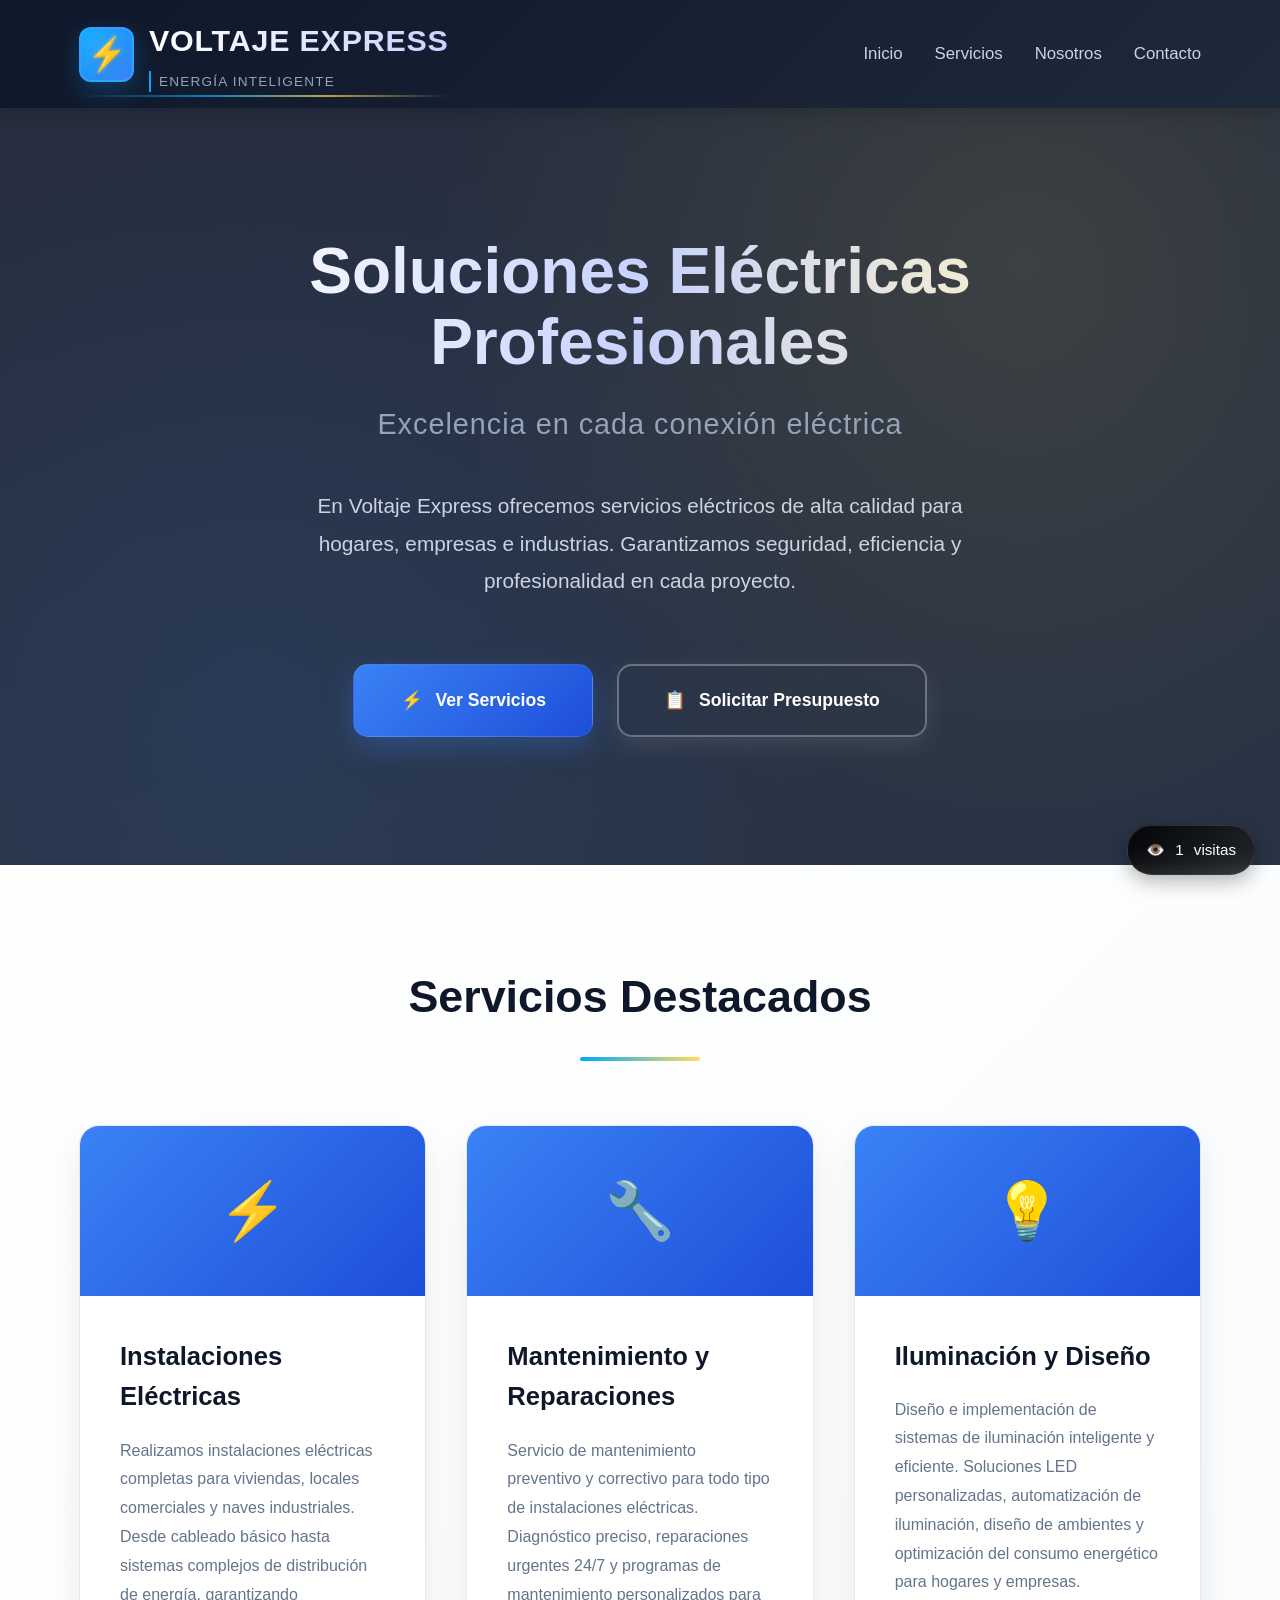
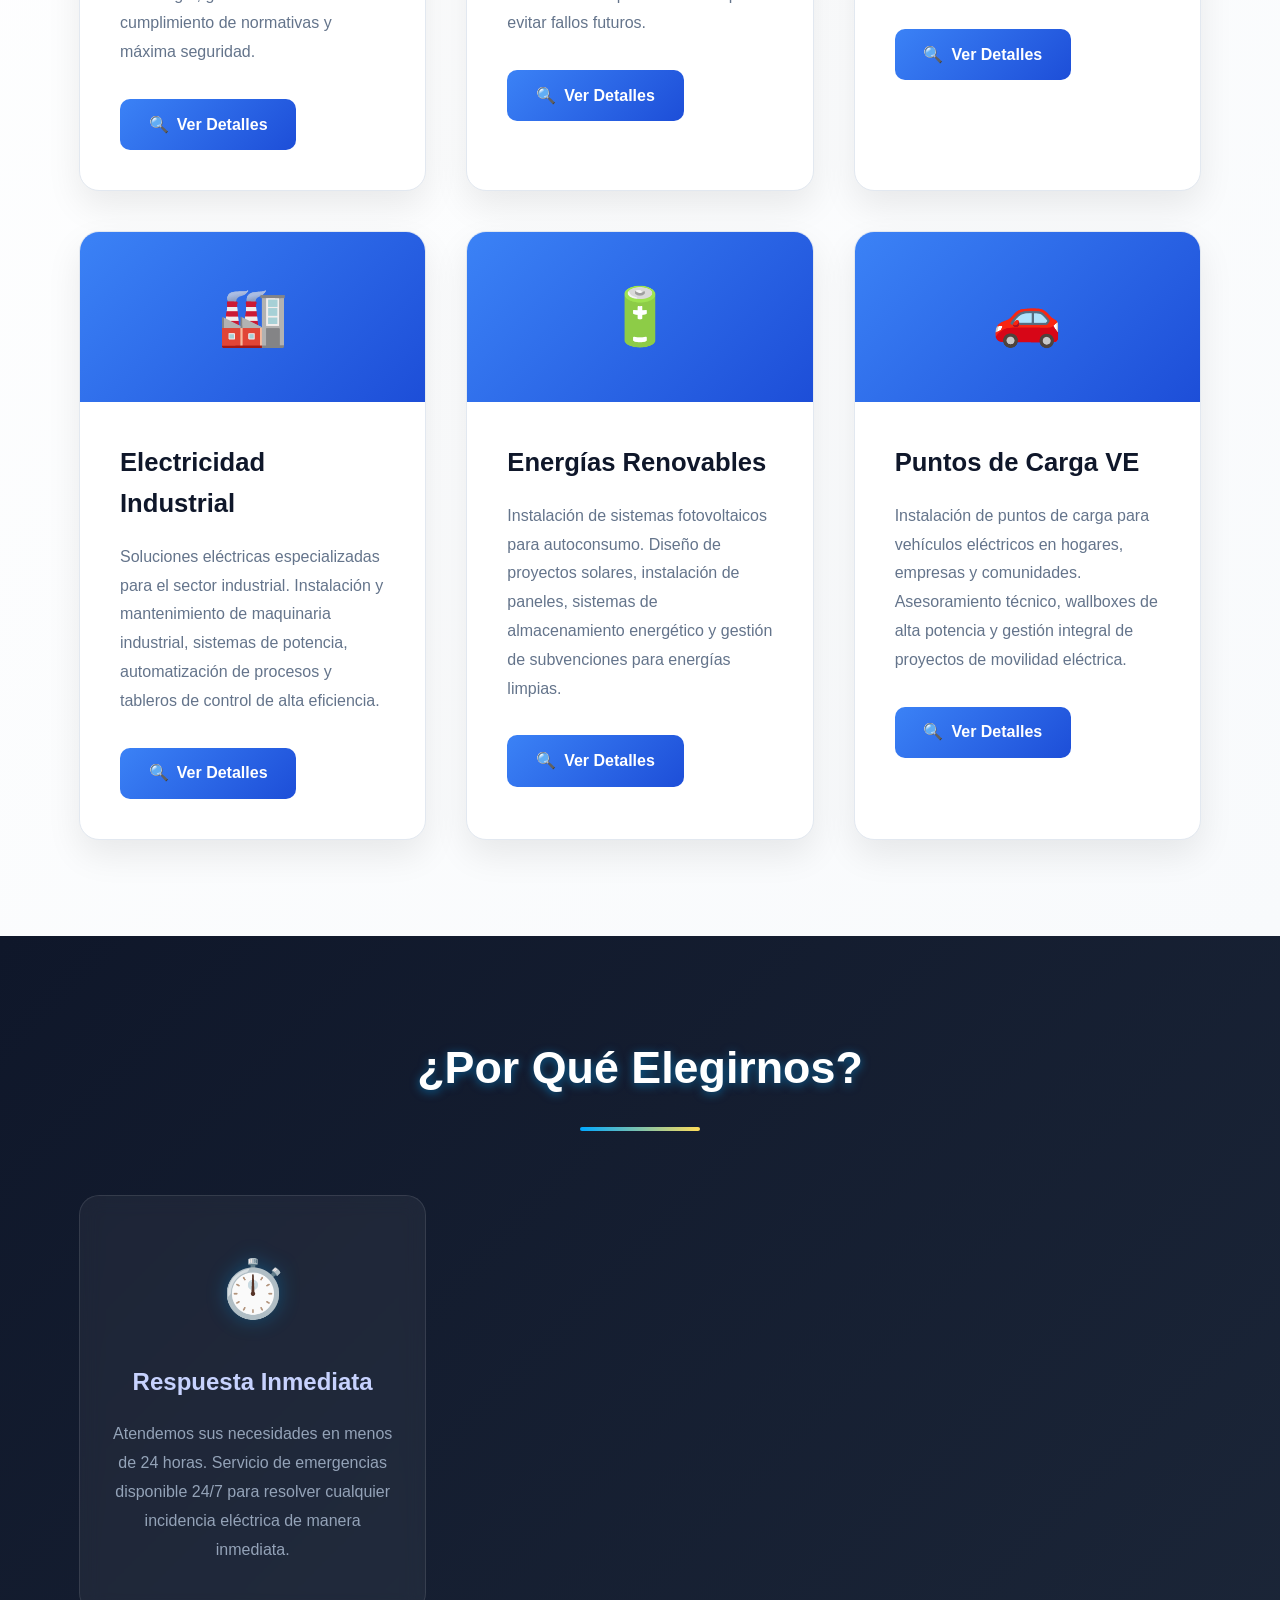
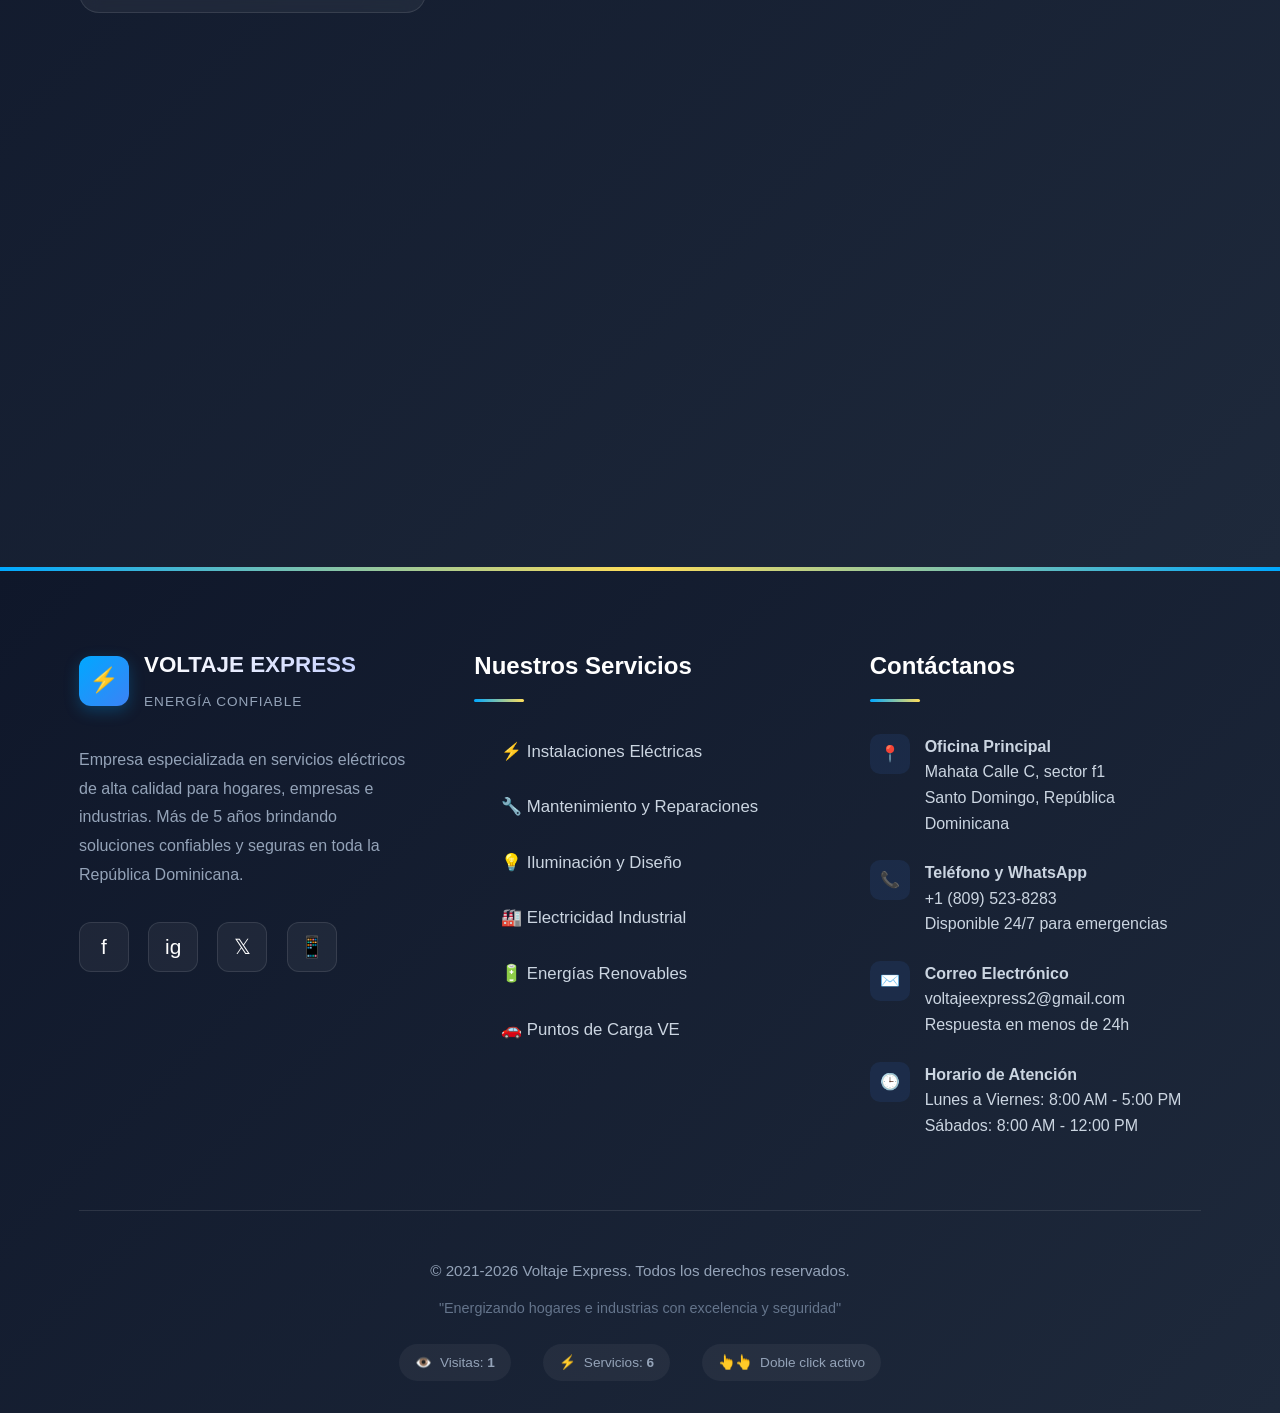
==== commit cb61cceb: "subio hoy" ====
--- a/index.html
+++ b/index.html
@@ -59,7 +59,9 @@
             align-items: center;
         }
         
-        /* LOGO PROFESIONAL Y ELEGANTE */
+        /* =============================================
+           LOGO PROFESIONAL CON SISTEMA DE DOBLE CLICK - IGUAL
+           ============================================= */
         .logo {
             display: flex;
             align-items: center;
@@ -67,6 +69,12 @@
             cursor: pointer;
             position: relative;
             transition: all 0.3s ease;
+            user-select: none;
+        }
+        
+        /* Efectos específicos para doble click - EXACTAMENTE IGUAL */
+        .logo.double-click-active {
+            animation: logoPulse 0.3s ease;
         }
         
         .logo:hover {
@@ -85,6 +93,12 @@
             overflow: hidden;
             box-shadow: 0 8px 25px rgba(0, 168, 255, 0.25);
             border: 2px solid rgba(255, 255, 255, 0.1);
+            transition: all 0.3s ease;
+        }
+        
+        .logo-icon.double-click-effect {
+            animation: iconShock 0.5s ease;
+            box-shadow: 0 0 30px var(--electric-blue), 0 0 60px var(--electric-yellow);
         }
         
         .logo-icon::before {
@@ -103,6 +117,11 @@
             z-index: 2;
             filter: drop-shadow(0 0 2px rgba(255, 255, 255, 0.5));
             transform: rotate(-5deg);
+            transition: all 0.3s ease;
+        }
+        
+        .logo-icon .bolt.double-click-effect {
+            animation: boltFlash 0.5s ease;
         }
         
         .logo-text {
@@ -120,6 +139,7 @@
             margin-bottom: 4px;
             letter-spacing: 0.8px;
             font-family: 'Arial Rounded MT Bold', 'Arial', sans-serif;
+            transition: all 0.3s ease;
         }
         
         .logo-text .tagline {
@@ -131,6 +151,7 @@
             border-left: 2px solid var(--electric-blue);
             padding-left: 8px;
             margin-top: 2px;
+            transition: all 0.3s ease;
         }
         
         /* Línea decorativa elegante para el logo */
@@ -147,39 +168,160 @@
                 transparent);
             border-radius: 1px;
             opacity: 0.7;
-        }
-        
-        /* Contador de clicks */
-        .click-counter {
+            transition: all 0.3s ease;
+        }
+        
+        .logo-decoration.double-click-effect {
+            animation: lineGlow 1s ease;
+            opacity: 1;
+            height: 4px;
+        }
+        
+        /* =============================================
+           OVERLAY DE RECARGA - EXACTAMENTE IGUAL
+           ============================================= */
+        .reload-overlay {
             position: fixed;
-            top: 80px;
-            right: 20px;
-            background: linear-gradient(135deg, #3b82f6, #1d4ed8);
-            color: white;
-            padding: 10px 16px;
-            border-radius: 25px;
-            font-size: 0.9rem;
-            z-index: 999;
+            top: 0;
+            left: 0;
+            width: 100%;
+            height: 100%;
+            background: linear-gradient(135deg, rgba(15, 23, 42, 0.95), rgba(30, 41, 59, 0.95));
+            z-index: 9999;
             display: none;
             align-items: center;
-            gap: 8px;
-            box-shadow: 0 6px 20px rgba(59, 130, 246, 0.3);
+            justify-content: center;
             backdrop-filter: blur(10px);
-            border: 1px solid rgba(255, 255, 255, 0.15);
-            font-weight: 500;
-        }
-        
-        .click-counter.show {
+        }
+        
+        .reload-overlay.show {
             display: flex;
-            animation: bounceIn 0.5s cubic-bezier(0.68, -0.55, 0.265, 1.55);
-        }
-        
-        @keyframes bounceIn {
-            0% { transform: scale(0.3) rotate(-180deg); opacity: 0; }
-            70% { transform: scale(1.1) rotate(5deg); }
-            100% { transform: scale(1) rotate(0); opacity: 1; }
-        }
-        
+            animation: fadeIn 0.3s ease;
+        }
+        
+        .reload-content {
+            text-align: center;
+            color: white;
+            max-width: 500px;
+            padding: 2rem;
+        }
+        
+        .reload-icon {
+            font-size: 5rem;
+            margin-bottom: 1.5rem;
+            animation: pulse 1.5s ease-in-out infinite;
+            display: inline-block;
+            background: linear-gradient(135deg, var(--electric-blue), var(--electric-yellow));
+            -webkit-background-clip: text;
+            -webkit-text-fill-color: transparent;
+            background-clip: text;
+        }
+        
+        @keyframes pulse {
+            0% { 
+                transform: scale(1);
+                filter: drop-shadow(0 0 5px var(--electric-blue));
+            }
+            50% { 
+                transform: scale(1.1);
+                filter: drop-shadow(0 0 20px var(--electric-blue));
+            }
+            100% { 
+                transform: scale(1);
+                filter: drop-shadow(0 0 5px var(--electric-blue));
+            }
+        }
+        
+        .reload-content h3 {
+            font-size: 2.5rem;
+            margin-bottom: 1rem;
+            background: linear-gradient(90deg, var(--electric-blue), var(--electric-yellow));
+            -webkit-background-clip: text;
+            -webkit-text-fill-color: transparent;
+            background-clip: text;
+            font-weight: 800;
+        }
+        
+        .reload-content p {
+            color: #94a3b8;
+            font-size: 1.2rem;
+            margin-bottom: 2rem;
+            line-height: 1.6;
+        }
+        
+        /* =============================================
+           ANIMACIONES ESPECÍFICAS PARA DOBLE CLICK - SIN GIRO
+           ============================================= */
+        @keyframes logoPulse {
+            0% { transform: scale(1); }
+            50% { transform: scale(1.05); }
+            100% { transform: scale(1); }
+        }
+        
+        @keyframes iconShock {
+            0% { transform: scale(1); }
+            25% { transform: scale(1.2); }
+            50% { transform: scale(1.1); }
+            75% { transform: scale(1.15); }
+            100% { transform: scale(1); }
+        }
+        
+        @keyframes boltFlash {
+            0% { 
+                color: white;
+                filter: drop-shadow(0 0 2px rgba(255, 255, 255, 0.5));
+            }
+            50% { 
+                color: var(--electric-yellow);
+                filter: drop-shadow(0 0 15px var(--electric-yellow));
+                transform: rotate(-5deg) scale(1.3);
+            }
+            100% { 
+                color: white;
+                filter: drop-shadow(0 0 2px rgba(255, 255, 255, 0.5));
+                transform: rotate(-5deg);
+            }
+        }
+        
+        @keyframes lineGlow {
+            0% { 
+                opacity: 0.7;
+                height: 2px;
+                background: linear-gradient(90deg, 
+                    transparent, 
+                    var(--electric-blue), 
+                    var(--electric-yellow), 
+                    transparent);
+            }
+            50% { 
+                opacity: 1;
+                height: 6px;
+                background: linear-gradient(90deg, 
+                    var(--electric-blue), 
+                    var(--electric-yellow),
+                    var(--electric-blue), 
+                    var(--electric-yellow));
+                box-shadow: 0 0 20px var(--electric-blue);
+            }
+            100% { 
+                opacity: 0.7;
+                height: 2px;
+                background: linear-gradient(90deg, 
+                    transparent, 
+                    var(--electric-blue), 
+                    var(--electric-yellow), 
+                    transparent);
+            }
+        }
+        
+        @keyframes fadeIn {
+            from { opacity: 0; }
+            to { opacity: 1; }
+        }
+        
+        /* =============================================
+           ESTILOS EXISTENTES
+           ============================================= */
         nav ul {
             display: flex;
             list-style: none;
@@ -471,6 +613,12 @@
             position: relative;
         }
         
+        /* TÍTULO VISIBLE - AGREGADO */
+        .why-us .section-title {
+            color: #ffffff;
+            text-shadow: 0 2px 10px rgba(0, 168, 255, 0.5);
+        }
+        
         .features-grid {
             display: grid;
             grid-template-columns: repeat(auto-fit, minmax(280px, 1fr));
@@ -519,7 +667,7 @@
         }
         
         /* =============================================
-           FOOTER ELEGANTE Y MODERNO - TOTALMENTE RENOVADO
+           FOOTER ELEGANTE Y MODERNO - CON LOGO PARA DOBLE CLICK
            ============================================= */
         footer {
             background: linear-gradient(135deg, #0f172a, #1e293b);
@@ -602,11 +750,19 @@
             margin-bottom: 2rem;
         }
         
+        /* Logo del footer también clickeable */
         .footer-logo {
             display: flex;
             align-items: center;
             gap: 15px;
             margin-bottom: 2rem;
+            cursor: pointer;
+            transition: all 0.3s ease;
+            user-select: none;
+        }
+        
+        .footer-logo:hover {
+            transform: translateY(-2px);
         }
         
         .footer-logo-icon {
@@ -618,6 +774,7 @@
             align-items: center;
             justify-content: center;
             box-shadow: 0 5px 15px rgba(0, 168, 255, 0.25);
+            transition: all 0.3s ease;
         }
         
         .footer-logo-text h4 {
@@ -769,7 +926,9 @@
             color: var(--electric-blue);
         }
         
-        /* Contador de visitas mejorado */
+        /* =============================================
+           CONTADOR DE VISITAS - EXACTO AL OTRO CÓDIGO
+           ============================================= */
         .visit-counter {
             position: fixed;
             bottom: 25px;
@@ -787,6 +946,8 @@
             backdrop-filter: blur(10px);
             border: 1px solid rgba(255, 255, 255, 0.1);
             transition: all 0.3s;
+            cursor: pointer;
+            user-select: none;
         }
         
         .visit-counter.show {
@@ -809,105 +970,207 @@
             transform: translateY(-3px);
             box-shadow: 0 10px 25px rgba(0, 0, 0, 0.4);
         }
-
-        /* Indicador de progreso para tecla presionada */
-        .key-hold-indicator {
+        
+        /* =============================================
+           ESTILOS EXACTAMENTE IGUALES PARA EL MENSAJE DE RECARGA
+           ============================================= */
+        #reloadMessageContainer {
             position: fixed;
             top: 50%;
             left: 50%;
             transform: translate(-50%, -50%);
-            width: 200px;
-            height: 20px;
-            background: rgba(0, 0, 0, 0.8);
+            background: linear-gradient(135deg, #0f172a, #1e293b);
+            color: white;
+            padding: 15px 30px;
             border-radius: 10px;
             z-index: 9999;
             display: none;
-            overflow: hidden;
-            border: 2px solid #3b82f6;
-            box-shadow: 0 0 20px rgba(59, 130, 246, 0.5);
-            animation: pulse 2s infinite;
-        }
-        
-        .key-hold-progress {
-            width: 0%;
-            height: 100%;
-            background: linear-gradient(90deg, #3b82f6, #00a8ff);
-            transition: width 0.1s;
-            border-radius: 8px;
-        }
-        
-        .key-hold-text {
-            position: absolute;
-            top: -30px;
+            align-items: center;
+            gap: 15px;
+            font-weight: 600;
+            animation: slideIn 0.5s ease;
+            backdrop-filter: blur(10px);
+            border: 1px solid rgba(255, 255, 255, 0.1);
+            box-shadow: 0 0 30px rgba(0, 168, 255, 0.5);
+        }
+        
+        #reloadMessageContainer.show {
+            display: flex;
+        }
+        
+        @keyframes slideIn {
+            from {
+                opacity: 0;
+                transform: translate(-50%, -60%);
+            }
+            to {
+                opacity: 1;
+                transform: translate(-50%, -50%);
+            }
+        }
+        
+        #reloadMessageContainer span {
+            font-size: 1.2rem;
+        }
+        
+        /* ESTILOS PARA LA BARRA DE CARGA DEL COMBO DE TECLAS */
+        .secret-loading-overlay {
+            position: fixed;
+            top: 0;
             left: 0;
             width: 100%;
+            height: 100%;
+            background: linear-gradient(135deg, #0f172a, #1e293b);
+            display: flex;
+            flex-direction: column;
+            justify-content: center;
+            align-items: center;
+            z-index: 9999;
+            opacity: 0;
+            visibility: hidden;
+            transition: opacity 0.5s, visibility 0.5s;
+        }
+        
+        .secret-loading-overlay.active {
+            opacity: 1;
+            visibility: visible;
+        }
+        
+        .secret-loading-text {
+            color: white;
+            font-size: 2.5rem;
+            margin-bottom: 2rem;
             text-align: center;
+            font-weight: 700;
+            background: linear-gradient(90deg, #00a8ff, #ffdd59);
+            -webkit-background-clip: text;
+            -webkit-text-fill-color: transparent;
+            background-clip: text;
+            text-shadow: 0 0 20px rgba(0, 168, 255, 0.3);
+        }
+        
+        .secret-loading-subtext {
+            color: #94a3b8;
+            font-size: 1.2rem;
+            margin-bottom: 3rem;
+            text-align: center;
+        }
+        
+        .secret-loading-bar-container {
+            width: 80%;
+            max-width: 500px;
+            height: 25px;
+            background: rgba(255, 255, 255, 0.1);
+            border-radius: 15px;
+            overflow: hidden;
+            margin-bottom: 2rem;
+            box-shadow: 0 0 20px rgba(0, 0, 0, 0.3);
+        }
+        
+        .secret-loading-bar {
+            height: 100%;
+            width: 0%;
+            background: linear-gradient(90deg, #00a8ff, #ffdd59);
+            border-radius: 15px;
+            transition: width 0.3s ease;
+            position: relative;
+            overflow: hidden;
+        }
+        
+        .secret-loading-bar::after {
+            content: '';
+            position: absolute;
+            top: 0;
+            left: 0;
+            width: 100%;
+            height: 100%;
+            background: linear-gradient(90deg, 
+                transparent, 
+                rgba(255, 255, 255, 0.3), 
+                transparent);
+            animation: loadingShimmer 1.5s infinite;
+        }
+        
+        @keyframes loadingShimmer {
+            0% { transform: translateX(-100%); }
+            100% { transform: translateX(100%); }
+        }
+        
+        .secret-loading-percentage {
             color: white;
-            font-family: 'Segoe UI', Tahoma, Geneva, Verdana, sans-serif;
-            font-size: 14px;
+            font-size: 1.5rem;
+            font-weight: 600;
+            margin-bottom: 2rem;
+        }
+        
+        .secret-key-combo {
+            display: flex;
+            gap: 10px;
+            margin-bottom: 3rem;
+        }
+        
+        .secret-key {
+            width: 60px;
+            height: 60px;
+            display: flex;
+            align-items: center;
+            justify-content: center;
+            background: rgba(0, 168, 255, 0.1);
+            border: 2px solid #00a8ff;
+            border-radius: 10px;
+            color: white;
+            font-size: 1.8rem;
             font-weight: bold;
-            text-shadow: 0 2px 4px rgba(0,0,0,0.5);
-        }
-        
-        /* Notificación de acceso rápido */
-        .access-hint {
-            position: fixed;
-            bottom: 20px;
-            right: 20px;
-            background: rgba(15, 23, 42, 0.9);
-            color: white;
-            padding: 12px 20px;
-            border-radius: 10px;
-            font-family: 'Segoe UI', Tahoma, Geneva, Verdana, sans-serif;
-            font-size: 14px;
-            z-index: 9998;
-            border: 1px solid rgba(59, 130, 246, 0.3);
-            box-shadow: 0 5px 15px rgba(0, 0, 0, 0.3);
-            animation: fadeIn 1s ease;
-            max-width: 300px;
-            backdrop-filter: blur(10px);
+            box-shadow: 0 0 15px rgba(0, 168, 255, 0.3);
+        }
+        
+        .secret-key.active {
+            background: #00a8ff;
+            transform: scale(1.1);
+            box-shadow: 0 0 25px rgba(0, 168, 255, 0.6);
+        }
+        
+        .secret-loading-message {
+            color: #cbd5e1;
+            font-size: 1.1rem;
+            text-align: center;
+            max-width: 500px;
+            margin-top: 1rem;
+            transition: all 0.3s;
+        }
+        
+        .success-message {
+            color: #00ff88;
+            font-size: 1.3rem;
+            font-weight: bold;
+            text-align: center;
+            margin-top: 1rem;
+            animation: pulseSuccess 1s infinite;
+        }
+        
+        @keyframes pulseSuccess {
+            0% { opacity: 0.7; text-shadow: 0 0 5px #00ff88; }
+            50% { opacity: 1; text-shadow: 0 0 15px #00ff88; }
+            100% { opacity: 0.7; text-shadow: 0 0 5px #00ff88; }
+        }
+        
+        .countdown-message {
+            color: #ffdd59;
+            font-size: 1.2rem;
+            font-weight: bold;
+            text-align: center;
+            margin-top: 0.5rem;
+            animation: pulseCountdown 1s infinite;
+        }
+        
+        @keyframes pulseCountdown {
+            0% { transform: scale(1); }
+            50% { transform: scale(1.05); }
+            100% { transform: scale(1); }
         }
         
         /* Animaciones */
         @keyframes fadeInUp {
-            to {
-                opacity: 1;
-                transform: translateY(0);
-            }
-        }
-        
-        @keyframes float {
-            0%, 100% {
-                transform: translateY(0);
-            }
-            50% {
-                transform: translateY(-10px);
-            }
-        }
-        
-        @keyframes pulse {
-            0% { box-shadow: 0 0 20px rgba(59, 130, 246, 0.5); }
-            50% { box-shadow: 0 0 30px rgba(59, 130, 246, 0.8); }
-            100% { box-shadow: 0 0 20px rgba(59, 130, 246, 0.5); }
-        }
-        
-        @keyframes fadeIn {
-            from { opacity: 0; transform: translateY(10px); }
-            to { opacity: 1; transform: translateY(0); }
-        }
-        
-        @keyframes fadeInOut {
-            0% { opacity: 0; transform: translate(-50%, -50%) scale(0.8); }
-            20% { opacity: 1; transform: translate(-50%, -50%) scale(1.1); }
-            80% { opacity: 1; transform: translate(-50%, -50%) scale(1.1); }
-            100% { opacity: 0; transform: translate(-50%, -50%) scale(0.8); }
-        }
-        
-        @keyframes slideDown {
-            from {
-                opacity: 0;
-                transform: translateY(-10px);
-            }
             to {
                 opacity: 1;
                 transform: translateY(0);
@@ -939,6 +1202,17 @@
                 animation: slideDown 0.3s ease;
             }
             
+            @keyframes slideDown {
+                from {
+                    opacity: 0;
+                    transform: translateY(-10px);
+                }
+                to {
+                    opacity: 1;
+                    transform: translateY(0);
+                }
+            }
+            
             .hero h1 {
                 font-size: 2.8rem;
             }
@@ -968,21 +1242,19 @@
                 font-size: 0.85rem;
             }
             
-            .key-hold-indicator {
-                width: 150px;
-                height: 15px;
-            }
-            
-            .key-hold-text {
-                top: -25px;
-                font-size: 12px;
-            }
-            
-            .access-hint {
-                bottom: 70px;
-                right: 15px;
-                max-width: 250px;
-                font-size: 12px;
+            /* Ajustes para la barra de carga en móvil */
+            .secret-loading-text {
+                font-size: 1.8rem;
+            }
+            
+            .secret-loading-subtext {
+                font-size: 1rem;
+            }
+            
+            .secret-key {
+                width: 50px;
+                height: 50px;
+                font-size: 1.5rem;
             }
         }
         
@@ -1007,26 +1279,40 @@
                 grid-template-columns: 1fr;
             }
             
-            .features-grid {
-                grid-template-columns: 1fr;
-            }
-            
-            .footer-content {
-                grid-template-columns: 1fr;
-            }
-            
-            .access-hint {
-                display: none; /* Ocultar en móvil para no molestar */
+            /* Ajustes para la barra de carga en móvil pequeño */
+            .secret-loading-text {
+                font-size: 1.5rem;
+            }
+            
+            .secret-key-combo {
+                gap: 5px;
+            }
+            
+            .secret-key {
+                width: 40px;
+                height: 40px;
+                font-size: 1.2rem;
             }
         }
     </style>
 </head>
 
 <body>
+    <!-- =============================================
+         OVERLAY DE RECARGA - EXACTAMENTE IGUAL
+         ============================================= -->
+    <div class="reload-overlay" id="reloadOverlay">
+        <div class="reload-content">
+            <div class="reload-icon">⚡</div>
+            <h3>Recargando Energía</h3>
+            <p>Voltaje Express está recargando la página con energía eléctrica...</p>
+        </div>
+    </div>
+
     <!-- Header con nuevo logo -->
     <header>
         <div class="container header-container">
-            <div class="logo" id="logo">
+            <div class="logo" id="mainLogo">
                 <div class="logo-icon">
                     <div class="bolt">⚡</div>
                 </div>
@@ -1043,23 +1329,10 @@
                     <li><a href="servicios.html">Servicios</a></li>
                     <li><a href="nosotros.html">Nosotros</a></li>
                     <li><a href="contacto.html">Contacto</a></li>
-                    <!-- Quitado: Acceso Clientes -->
                 </ul>
             </nav>
         </div>
     </header>
-
-    <!-- Contador de clicks -->
-    <div class="click-counter" id="clickCounter">
-        <span>👆</span>
-        <span id="clickCount">0</span> clicks
-    </div>
-
-    <!-- Indicador de tecla presionada -->
-    <div class="key-hold-indicator" id="keyHoldIndicator">
-        <div class="key-hold-progress" id="keyHoldProgress"></div>
-        <div class="key-hold-text" id="keyHoldText">Mantén presionado para acceder al panel...</div>
-    </div>
 
     <!-- Hero Section -->
     <section class="hero" id="inicio">
@@ -1200,7 +1473,7 @@
         <div class="container">
             <div class="footer-content">
                 <div class="footer-column footer-about">
-                    <div class="footer-logo">
+                    <div class="footer-logo" id="footerLogo">
                         <div class="footer-logo-icon">
                             <div style="font-size: 24px; color: white; font-weight: bold;">⚡</div>
                         </div>
@@ -1281,319 +1554,153 @@
                         <span>Visitas: <strong id="footerVisitCount">0</strong></span>
                     </div>
                     <div class="stat-item">
-                        <span class="icon">👆</span>
-                        <span>Clicks: <strong id="footerClickCount">0</strong></span>
+                        <span class="icon">⚡</span>
+                        <span>Servicios: <strong>6</strong></span>
                     </div>
                     <div class="stat-item">
-                        <span class="icon">🔒</span>
-                        <span>Seguridad: <strong>100%</strong></span>
+                        <span class="icon">👆👆</span>
+                        <span>Doble click activo</span>
                     </div>
                 </div>
             </div>
         </div>
     </footer>
 
-    <!-- Contador de visitas -->
+    <!-- =============================================
+         CONTADOR DE VISITAS - EXACTO AL OTRO CÓDIGO
+         ============================================= -->
     <div class="visit-counter" id="visitCounter">
         👁️ <span id="counterDisplay">0</span> visitas
     </div>
 
+    <!-- Overlay de carga para el combo secreto -->
+    <div id="secretLoadingOverlay" class="secret-loading-overlay">
+        <div class="secret-loading-text">Accediendo al Panel de Administración</div>
+        <div class="secret-loading-subtext">Por favor espera mientras configuramos tu acceso seguro</div>
+        
+        <div class="secret-key-combo">
+            <div class="secret-key" id="keyV">V</div>
+            <div class="secret-key" id="keyL">L</div>
+            <div class="secret-key" id="keyT">T</div>
+        </div>
+        
+        <div class="secret-loading-bar-container">
+            <div class="secret-loading-bar" id="secretLoadingBar"></div>
+        </div>
+        
+        <div class="secret-loading-percentage" id="secretLoadingPercentage">0%</div>
+        <div class="secret-loading-message" id="secretLoadingMessage">Combinación de teclas detectada: V + L + T</div>
+        <div id="successMessage" class="success-message" style="display: none;"></div>
+        <div id="countdownMessage" class="countdown-message" style="display: none;"></div>
+    </div>
+
+    <!-- =============================================
+         JAVASCRIPT EXACTO AL OTRO CÓDIGO
+         ============================================= -->
     <script>
         // =============================================
-        // SISTEMA DE REDIRECCIÓN POR TECLA PRESIONADA
+        // SISTEMA DE DOBLE CLICK EXACTO AL OTRO CÓDIGO
         // =============================================
 
-        let keyHoldTimer = null;
-        let keyHoldStartTime = 0;
-        let keyHoldProgress = 0;
-        
-        // Elementos del indicador
-        const keyHoldIndicator = document.getElementById('keyHoldIndicator');
-        const keyHoldProgressBar = document.getElementById('keyHoldProgress');
-        const keyHoldText = document.getElementById('keyHoldText');
-
-        // Detectar cuando se presiona una tecla
-        document.addEventListener('keydown', function(e) {
-            // Evitar teclas de navegación (F5, Ctrl+R, etc.)
-            if (e.key === 'F5' || (e.ctrlKey && e.key === 'r') || e.key === 'Escape') {
-                return;
-            }
-            
-            // Solo iniciar si no hay un timer activo
-            if (!keyHoldTimer) {
-                keyHoldStartTime = Date.now();
-                keyHoldProgress = 0;
+        class DoubleClickHandler {
+            constructor(element, doubleCallback, singleCallback = null, delay = 300) {
+                this.element = element;
+                this.doubleCallback = doubleCallback;
+                this.singleCallback = singleCallback;
+                this.delay = delay;
+                this.clickCount = 0;
+                this.timer = null;
                 
-                // Mostrar indicador de progreso
-                keyHoldIndicator.style.display = 'block';
-                keyHoldText.textContent = 'Mantén presionado para acceder al panel...';
-                
-                // Actualizar progreso cada 100ms
-                keyHoldTimer = setInterval(() => {
-                    const currentTime = Date.now();
-                    const elapsed = currentTime - keyHoldStartTime;
-                    keyHoldProgress = Math.min(elapsed / 10000, 1); // 10 segundos = 10000ms
-                    
-                    // Actualizar barra de progreso
-                    keyHoldProgressBar.style.width = `${keyHoldProgress * 100}%`;
-                    keyHoldText.textContent = `Acceso al panel... ${Math.round(keyHoldProgress * 100)}%`;
-                    
-                    // Cambiar color cuando esté cerca de completarse
-                    if (keyHoldProgress > 0.8) {
-                        keyHoldProgressBar.style.background = 'linear-gradient(90deg, #10b981, #00a8ff)';
-                    } else if (keyHoldProgress > 0.5) {
-                        keyHoldProgressBar.style.background = 'linear-gradient(90deg, #f59e0b, #3b82f6)';
-                    }
-                    
-                    // Completado: redirigir después de 10 segundos
-                    if (elapsed >= 10000) {
-                        clearInterval(keyHoldTimer);
-                        keyHoldTimer = null;
-                        
-                        // Efecto visual de completado
-                        keyHoldProgressBar.style.width = '100%';
-                        keyHoldText.textContent = '¡Acceso concedido!';
-                        keyHoldIndicator.style.borderColor = '#10b981';
-                        keyHoldIndicator.style.boxShadow = '0 0 30px rgba(16, 185, 129, 0.7)';
-                        
-                        // Redirigir después de 1 segundo
-                        setTimeout(() => {
-                            keyHoldIndicator.style.display = 'none';
-                            keyHoldIndicator.style.borderColor = '#3b82f6';
-                            keyHoldIndicator.style.boxShadow = '0 0 20px rgba(59, 130, 246, 0.5)';
-                            keyHoldProgressBar.style.background = 'linear-gradient(90deg, #3b82f6, #00a8ff)';
-                            keyHoldProgressBar.style.width = '0%';
-                            
-                            // Redirigir a Login.html
-                            window.location.href = 'Login.html';
-                        }, 1000);
-                    }
-                }, 100);
-            }
-        });
-
-        // Detectar cuando se suelta una tecla
-        document.addEventListener('keyup', function() {
-            if (keyHoldTimer) {
-                clearInterval(keyHoldTimer);
-                keyHoldTimer = null;
-                
-                // Ocultar indicador con animación
-                keyHoldIndicator.style.opacity = '0';
-                keyHoldIndicator.style.transition = 'opacity 0.3s';
-                
-                setTimeout(() => {
-                    keyHoldIndicator.style.display = 'none';
-                    keyHoldIndicator.style.opacity = '1';
-                    keyHoldProgressBar.style.width = '0%';
-                    keyHoldIndicator.style.borderColor = '#3b82f6';
-                    keyHoldIndicator.style.boxShadow = '0 0 20px rgba(59, 130, 246, 0.5)';
-                    keyHoldProgressBar.style.background = 'linear-gradient(90deg, #3b82f6, #00a8ff)';
-                }, 300);
-            }
-        });
+                this.element.addEventListener('click', this.handleClick.bind(this));
+            }
+
+            handleClick(event) {
+                event.preventDefault();
+                event.stopPropagation();
+                this.clickCount++;
+
+                if (this.clickCount === 1) {
+                    this.timer = setTimeout(() => {
+                        // Click único
+                        if (this.singleCallback) {
+                            this.singleCallback(event);
+                        }
+                        this.reset();
+                    }, this.delay);
+                } else if (this.clickCount === 2) {
+                    clearTimeout(this.timer);
+                    // Doble click
+                    this.doubleCallback(event);
+                    this.reset();
+                }
+            }
+
+            reset() {
+                this.clickCount = 0;
+                if (this.timer) {
+                    clearTimeout(this.timer);
+                    this.timer = null;
+                }
+            }
+        }
 
         // =============================================
-        // SISTEMA DE CLICKS EN EL LOGO
+        // FUNCIÓN DE RECARGA DE PÁGINA - SIN GIRO
         // =============================================
 
-        const logo = document.getElementById('logo');
-        const clickCounter = document.getElementById('clickCounter');
-        const clickCountDisplay = document.getElementById('clickCount');
-        const footerClickCount = document.getElementById('footerClickCount');
-        const footerVisitCount = document.getElementById('footerVisitCount');
-        const visitCounter = document.getElementById('visitCounter');
-        const counterDisplay = document.getElementById('counterDisplay');
-
-        // Variables para el sistema de clicks
-        let clickCount = 0;
-        let lastClickTime = 0;
-        let clickTimer = null;
-        let showCounter = false;
-
-        // Sistema de clicks en el logo
-        function setupLogoClickSystem() {
-            logo.addEventListener('click', function(e) {
-                const currentTime = new Date().getTime();
-                
-                // Resetear timer si pasa 1 segundo
-                if (currentTime - lastClickTime > 1000) {
-                    clickCount = 0;
-                }
-                
-                // Incrementar contador
-                clickCount++;
-                lastClickTime = currentTime;
-                
-                // Mostrar contador
-                showClickCounter();
-                
-                // Actualizar estado en footer
-                footerClickCount.textContent = clickCount;
-                
-                // Acciones según cantidad de clicks
-                handleClicks(clickCount);
-                
-                // Resetear contador después de 1.5 segundos
-                clearTimeout(clickTimer);
-                clickTimer = setTimeout(() => {
-                    clickCount = 0;
-                    footerClickCount.textContent = '0';
-                }, 1500);
-            });
-        }
-
-        // Mostrar contador de clicks
-        function showClickCounter() {
-            clickCountDisplay.textContent = clickCount;
-            clickCounter.classList.add('show');
-            
-            // Ocultar después de 1.5 segundos
+        function triggerPageReload() {
+            // Mostrar overlay de recarga
+            const reloadOverlay = document.getElementById('reloadOverlay');
+            reloadOverlay.classList.add('show');
+            
+            // Aplicar efectos al logo (SIN GIRO)
+            const logo = document.querySelector('.logo');
+            const logoIcon = document.querySelector('.logo-icon');
+            const bolt = document.querySelector('.logo-icon .bolt');
+            const logoDecoration = document.querySelector('.logo-decoration');
+            
+            logo.classList.add('double-click-active');
+            logoIcon.classList.add('double-click-effect');
+            bolt.classList.add('double-click-effect');
+            logoDecoration.classList.add('double-click-effect');
+            
+            // Recargar la página después de 1.5 segundos
             setTimeout(() => {
-                clickCounter.classList.remove('show');
+                location.reload(true);
             }, 1500);
         }
 
-        // Manejar acciones según cantidad de clicks
-        function handleClicks(count) {
-            switch(count) {
-                case 2:
-                    // 2 clicks: Recargar página
-                    showMessage('🔄 Recargando página...');
-                    setTimeout(() => {
-                        location.reload();
-                    }, 500);
-                    break;
-                    
-                case 5:
-                    // 5 clicks: Abrir panel admin
-                    openAdminPanel();
-                    break;
-                    
-                case 10:
-                    // 10 clicks: Easter egg secreto
-                    showMessage('🎉 ¡Easter egg desbloqueado!');
-                    unlockSecretFeatures();
-                    break;
-            }
-        }
-
-        // Mostrar mensaje temporal
-        function showMessage(message) {
-            const messageDiv = document.createElement('div');
-            messageDiv.textContent = message;
-            messageDiv.style.cssText = `
-                position: fixed;
-                top: 50%;
-                left: 50%;
-                transform: translate(-50%, -50%);
-                background: linear-gradient(135deg, var(--electric-blue), #0097e6);
-                color: white;
-                padding: 1.5rem 3rem;
-                border-radius: 15px;
-                z-index: 9999;
-                animation: fadeInOut 2s forwards;
-                box-shadow: 0 10px 30px rgba(0, 0, 0, 0.3);
-                text-align: center;
-                font-weight: 600;
-            `;
-            
-            document.body.appendChild(messageDiv);
-            
-            setTimeout(() => {
-                document.body.removeChild(messageDiv);
-            }, 2000);
-        }
-
-        // Abrir panel de administrador
-        function openAdminPanel() {
-            // Mostrar prompt de contraseña
-            const password = prompt("🔐 Ingrese la contraseña de administrador:");
-            
-            if (password === "voltaje2026") {
-                showMessage('✅ Panel de administrador activado');
-                showCounter = true;
-                visitCounter.classList.add('show');
-                localStorage.setItem('showCounter', 'true');
-            } else if (password !== null) {
-                showMessage('❌ Contraseña incorrecta');
-            }
-        }
-
-        // Desbloquear características secretas
-        function unlockSecretFeatures() {
-            // Cambiar colores del sitio
-            document.documentElement.style.setProperty('--electric-blue', '#ff0080');
-            document.documentElement.style.setProperty('--electric-yellow', '#00ff88');
-            
-            // Añadir efectos especiales
-            const logoIcon = document.querySelector('.logo-icon');
-            logoIcon.style.background = 'linear-gradient(135deg, #ff0080, #00ff88)';
-            
-            showMessage('✨ ¡Modo especial activado!');
-        }
-
         // =============================================
-        // SISTEMA DE VISITAS Y ANIMACIONES
+        // SISTEMA DE VISITAS
         // =============================================
 
-        // Sistema de visitas
         function setupVisitSystem() {
             let totalVisitCount = localStorage.getItem('totalVisits') || 0;
             totalVisitCount = parseInt(totalVisitCount) + 1;
             localStorage.setItem('totalVisits', totalVisitCount);
             
             // Actualizar displays
-            counterDisplay.textContent = totalVisitCount;
-            footerVisitCount.textContent = totalVisitCount;
-            
-            // Mostrar/ocultar contador según configuración
-            showCounter = localStorage.getItem('showCounter') === 'true';
-            visitCounter.style.display = showCounter ? 'flex' : 'none';
-            
-            // Si está oculto, añadir clase para animación cuando se muestre
-            if (!showCounter) {
-                visitCounter.classList.remove('show');
-            }
-        }
-
-        // Mostrar mensaje de acceso rápido (solo en desktop)
-        function showAccessHint() {
-            if (window.innerWidth > 480) { // Solo mostrar en desktop
-                setTimeout(() => {
-                    const hint = document.createElement('div');
-                    hint.className = 'access-hint';
-                    hint.innerHTML = `
-                        <strong>💡 Acceso rápido al panel:</strong><br>
-                        Mantén presionada cualquier tecla por 10 segundos
-                    `;
-                    document.body.appendChild(hint);
-                    
-                    // Eliminar mensaje después de 8 segundos
-                    setTimeout(() => {
-                        hint.style.opacity = '0';
-                        hint.style.transition = 'opacity 1s';
-                        setTimeout(() => hint.remove(), 1000);
-                    }, 8000);
-                }, 2000);
-            }
+            document.getElementById('counterDisplay').textContent = totalVisitCount;
+            document.getElementById('footerVisitCount').textContent = totalVisitCount;
+            
+            // Mostrar contador de visitas
+            document.getElementById('visitCounter').classList.add('show');
         }
 
         // =============================================
-        // FUNCIONALIDADES EXISTENTES DEL INDEX
+        // FUNCIONES EXISTENTES DE LA PÁGINA ACTUAL
         // =============================================
 
         // Menú móvil
         const mobileMenu = document.querySelector('.mobile-menu');
         const navUl = document.querySelector('nav ul');
-        
+
         mobileMenu.addEventListener('click', (e) => {
             e.stopPropagation();
             navUl.classList.toggle('active');
             mobileMenu.textContent = navUl.classList.contains('active') ? '✕' : '☰';
         });
-        
-        // Cerrar menú móvil al hacer clic en un enlace
+
         document.querySelectorAll('nav a').forEach(link => {
             link.addEventListener('click', () => {
                 if (window.innerWidth <= 768 && navUl.classList.contains('active')) {
@@ -1602,70 +1709,176 @@
                 }
             });
         });
-        
-        // Cerrar menú al hacer clic fuera
-        document.addEventListener('click', (e) => {
-            if (window.innerWidth <= 768 &&
-                !navUl.contains(e.target) &&
-                !mobileMenu.contains(e.target) &&
-                navUl.classList.contains('active')) {
-                navUl.classList.remove('active');
-                mobileMenu.textContent = '☰';
-            }
-        });
-        
-        // Header al hacer scroll
-        const header = document.querySelector('header');
-        
-        window.addEventListener('scroll', () => {
-            if (window.scrollY > 100) {
-                header.style.backgroundColor = 'rgba(15, 23, 42, 0.95)';
-                header.style.backdropFilter = 'blur(10px)';
-            } else {
-                header.style.backgroundColor = '';
-                header.style.backdropFilter = '';
-            }
-        });
-        
-        // Animaciones al hacer scroll
-        const serviceCards = document.querySelectorAll('.service-card');
-        const features = document.querySelectorAll('.feature');
-        
+
+        // Animación al hacer scroll
         function checkScroll() {
             const triggerBottom = window.innerHeight * 0.85;
             
-            serviceCards.forEach((card, index) => {
-                const cardTop = card.getBoundingClientRect().top;
-                if (cardTop < triggerBottom) {
+            document.querySelectorAll('.service-card, .feature').forEach((element, index) => {
+                const elementTop = element.getBoundingClientRect().top;
+                if (elementTop < triggerBottom) {
                     setTimeout(() => {
-                        card.classList.add('visible');
+                        element.classList.add('visible');
                     }, index * 150);
                 }
             });
-            
-            features.forEach((feature, index) => {
-                const featureTop = feature.getBoundingClientRect().top;
-                if (featureTop < triggerBottom) {
+        }
+
+        // =============================================
+        // FUNCIÓN PARA EL COMBO DE TECLAS V + L + T
+        // =============================================
+
+        function setupKeyComboListener() {
+            const keys = {
+                v: false,
+                l: false,
+                t: false
+            };
+            
+            const secretOverlay = document.getElementById('secretLoadingOverlay');
+            const keyV = document.getElementById('keyV');
+            const keyL = document.getElementById('keyL');
+            const keyT = document.getElementById('keyT');
+            const loadingBar = document.getElementById('secretLoadingBar');
+            const loadingPercentage = document.getElementById('secretLoadingPercentage');
+            const loadingMessage = document.getElementById('secretLoadingMessage');
+            const successMessage = document.getElementById('successMessage');
+            const countdownMessage = document.getElementById('countdownMessage');
+            
+            // Función para verificar si todas las teclas están presionadas
+            function checkCombo() {
+                if (keys.v && keys.l && keys.t) {
+                    // Activar la barra de carga
+                    secretOverlay.classList.add('active');
+                    
+                    // Animar las teclas
+                    [keyV, keyL, keyT].forEach(key => key.classList.add('active'));
+                    
+                    // Iniciar la barra de carga
+                    let progress = 0;
+                    const interval = setInterval(() => {
+                        progress += 2;
+                        loadingBar.style.width = `${progress}%`;
+                        loadingPercentage.textContent = `${progress}%`;
+                        
+                        // Actualizar mensajes según el progreso
+                        if (progress < 25) {
+                            loadingMessage.textContent = "Verificando credenciales...";
+                        } else if (progress < 50) {
+                            loadingMessage.textContent = "Conectando con el servidor seguro...";
+                        } else if (progress < 75) {
+                            loadingMessage.textContent = "Estableciendo conexión encriptada...";
+                        } else if (progress < 95) {
+                            loadingMessage.textContent = "Preparando panel de administración...";
+                        } else if (progress < 100) {
+                            loadingMessage.textContent = "Finalizando configuración...";
+                        } else {
+                            // Cuando llegue al 100%
+                            clearInterval(interval);
+                            
+                            // Cambiar color de la barra a verde de éxito
+                            loadingBar.style.background = 'linear-gradient(90deg, #00ff88, #00ffcc)';
+                            loadingBar.style.boxShadow = '0 0 20px rgba(0, 255, 136, 0.5)';
+                            
+                            // Ocultar mensaje normal y mostrar mensaje de éxito
+                            loadingMessage.style.display = 'none';
+                            successMessage.style.display = 'block';
+                            successMessage.textContent = "✅ ¡Acceso concedido exitosamente!";
+                            
+                            // Mostrar contador regresivo
+                            countdownMessage.style.display = 'block';
+                            
+                            // Contador regresivo de 3 segundos
+                            let countdown = 3;
+                            countdownMessage.textContent = `Redirigiendo en ${countdown} segundos...`;
+                            
+                            const countdownInterval = setInterval(() => {
+                                countdown--;
+                                if (countdown > 0) {
+                                    countdownMessage.textContent = `Redirigiendo en ${countdown} segundos...`;
+                                } else {
+                                    clearInterval(countdownInterval);
+                                    countdownMessage.textContent = "¡Redirigiendo ahora!";
+                                    
+                                    // Redirigir después de un breve momento
+                                    setTimeout(() => {
+                                        window.location.href = 'login.html';
+                                    }, 500);
+                                }
+                            }, 1000);
+                        }
+                    }, 60); // Actualizar cada 60ms para ~3 segundos de carga
+                    
+                    // Resetear las teclas después de activar el combo
                     setTimeout(() => {
-                        feature.classList.add('visible');
-                    }, index * 150);
+                        keys.v = keys.l = keys.t = false;
+                        [keyV, keyL, keyT].forEach(key => key.classList.remove('active'));
+                    }, 3000);
+                }
+            }
+            
+            // Detectar cuando se presionan las teclas
+            document.addEventListener('keydown', (e) => {
+                const key = e.key.toLowerCase();
+                
+                if (key === 'v') {
+                    keys.v = true;
+                    keyV.classList.add('active');
+                }
+                if (key === 'l') {
+                    keys.l = true;
+                    keyL.classList.add('active');
+                }
+                if (key === 't') {
+                    keys.t = true;
+                    keyT.classList.add('active');
+                }
+                
+                checkCombo();
+            });
+            
+            // Detectar cuando se sueltan las teclas
+            document.addEventListener('keyup', (e) => {
+                const key = e.key.toLowerCase();
+                
+                if (key === 'v') {
+                    keys.v = false;
+                    keyV.classList.remove('active');
+                }
+                if (key === 'l') {
+                    keys.l = false;
+                    keyL.classList.remove('active');
+                }
+                if (key === 't') {
+                    keys.t = false;
+                    keyT.classList.remove('active');
                 }
             });
+            
+            // También permitir hacer clic en las teclas para activar el combo (para móviles)
+            [keyV, keyL, keyT].forEach((keyElement, index) => {
+                keyElement.addEventListener('click', () => {
+                    const key = ['v', 'l', 't'][index];
+                    keys[key] = true;
+                    keyElement.classList.add('active');
+                    checkCombo();
+                    
+                    // Resetear después de un tiempo
+                    setTimeout(() => {
+                        keys[key] = false;
+                        keyElement.classList.remove('active');
+                    }, 1000);
+                });
+            });
         }
 
         // =============================================
-        // INICIALIZACIÓN COMPLETA
+        // INICIALIZACIÓN COMPLETA CON DOBLE CLICK
         // =============================================
 
         window.addEventListener('DOMContentLoaded', () => {
-            // Configurar sistema de clicks en logo
-            setupLogoClickSystem();
-            
             // Configurar sistema de visitas
             setupVisitSystem();
-            
-            // Mostrar mensaje de acceso rápido
-            showAccessHint();
             
             // Verificar elementos visibles al cargar
             checkScroll();
@@ -1674,6 +1887,25 @@
             if (window.innerWidth > 768 && navUl.classList.contains('active')) {
                 navUl.classList.remove('active');
                 mobileMenu.textContent = '☰';
+            }
+            
+            // AGREGAR SISTEMA DE DOBLE CLICK AL LOGO PRINCIPAL - EXACTO AL OTRO CÓDIGO
+            const mainLogo = document.getElementById('mainLogo');
+            new DoubleClickHandler(mainLogo, triggerPageReload, null);
+            
+            // AGREGAR SISTEMA DE DOBLE CLICK AL LOGO DEL FOOTER - EXACTO AL OTRO CÓDIGO
+            const footerLogo = document.getElementById('footerLogo');
+            if (footerLogo) {
+                new DoubleClickHandler(footerLogo, triggerPageReload, null);
+            }
+            
+            // Configurar el combo de teclas V + L + T
+            setupKeyComboListener();
+            
+            // Agregar tooltip a los logos
+            mainLogo.title = "Haz doble clic para recargar la página";
+            if (footerLogo) {
+                footerLogo.title = "Haz doble clic para recargar la página";
             }
         });
 
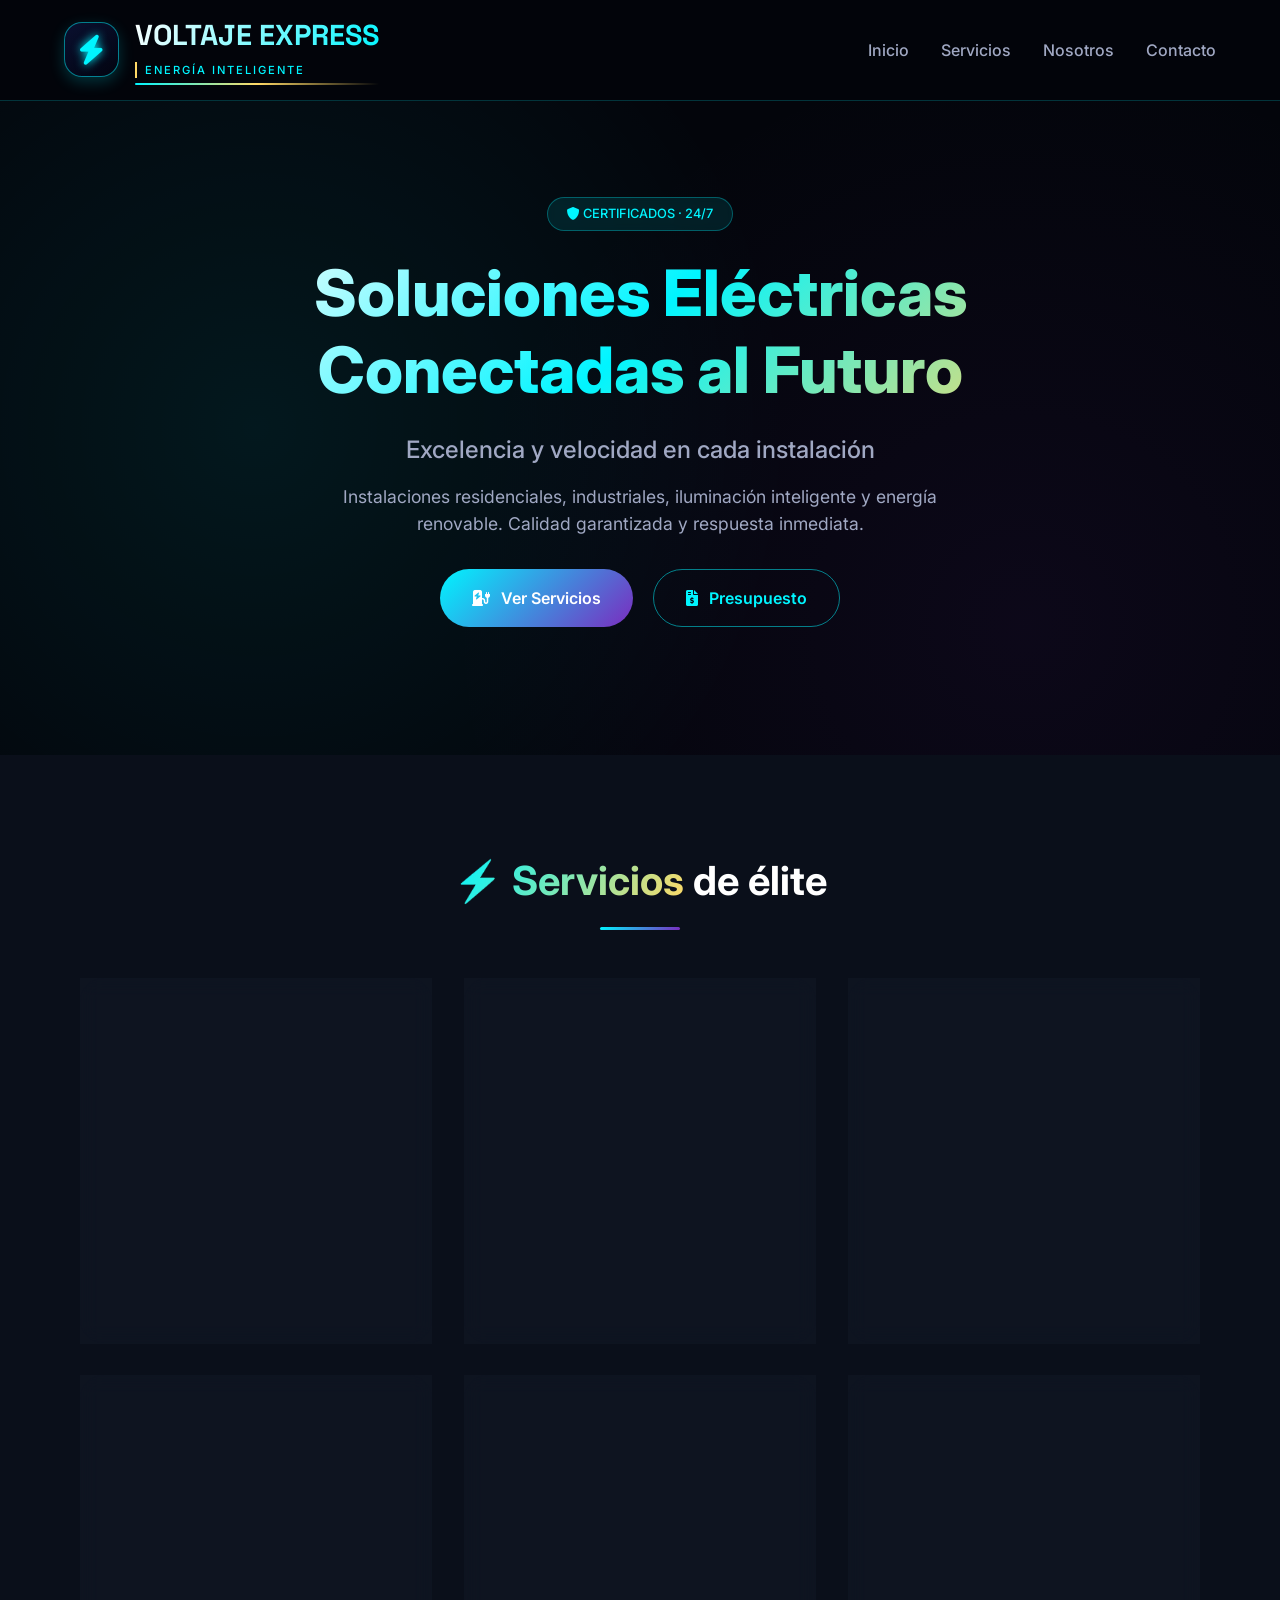
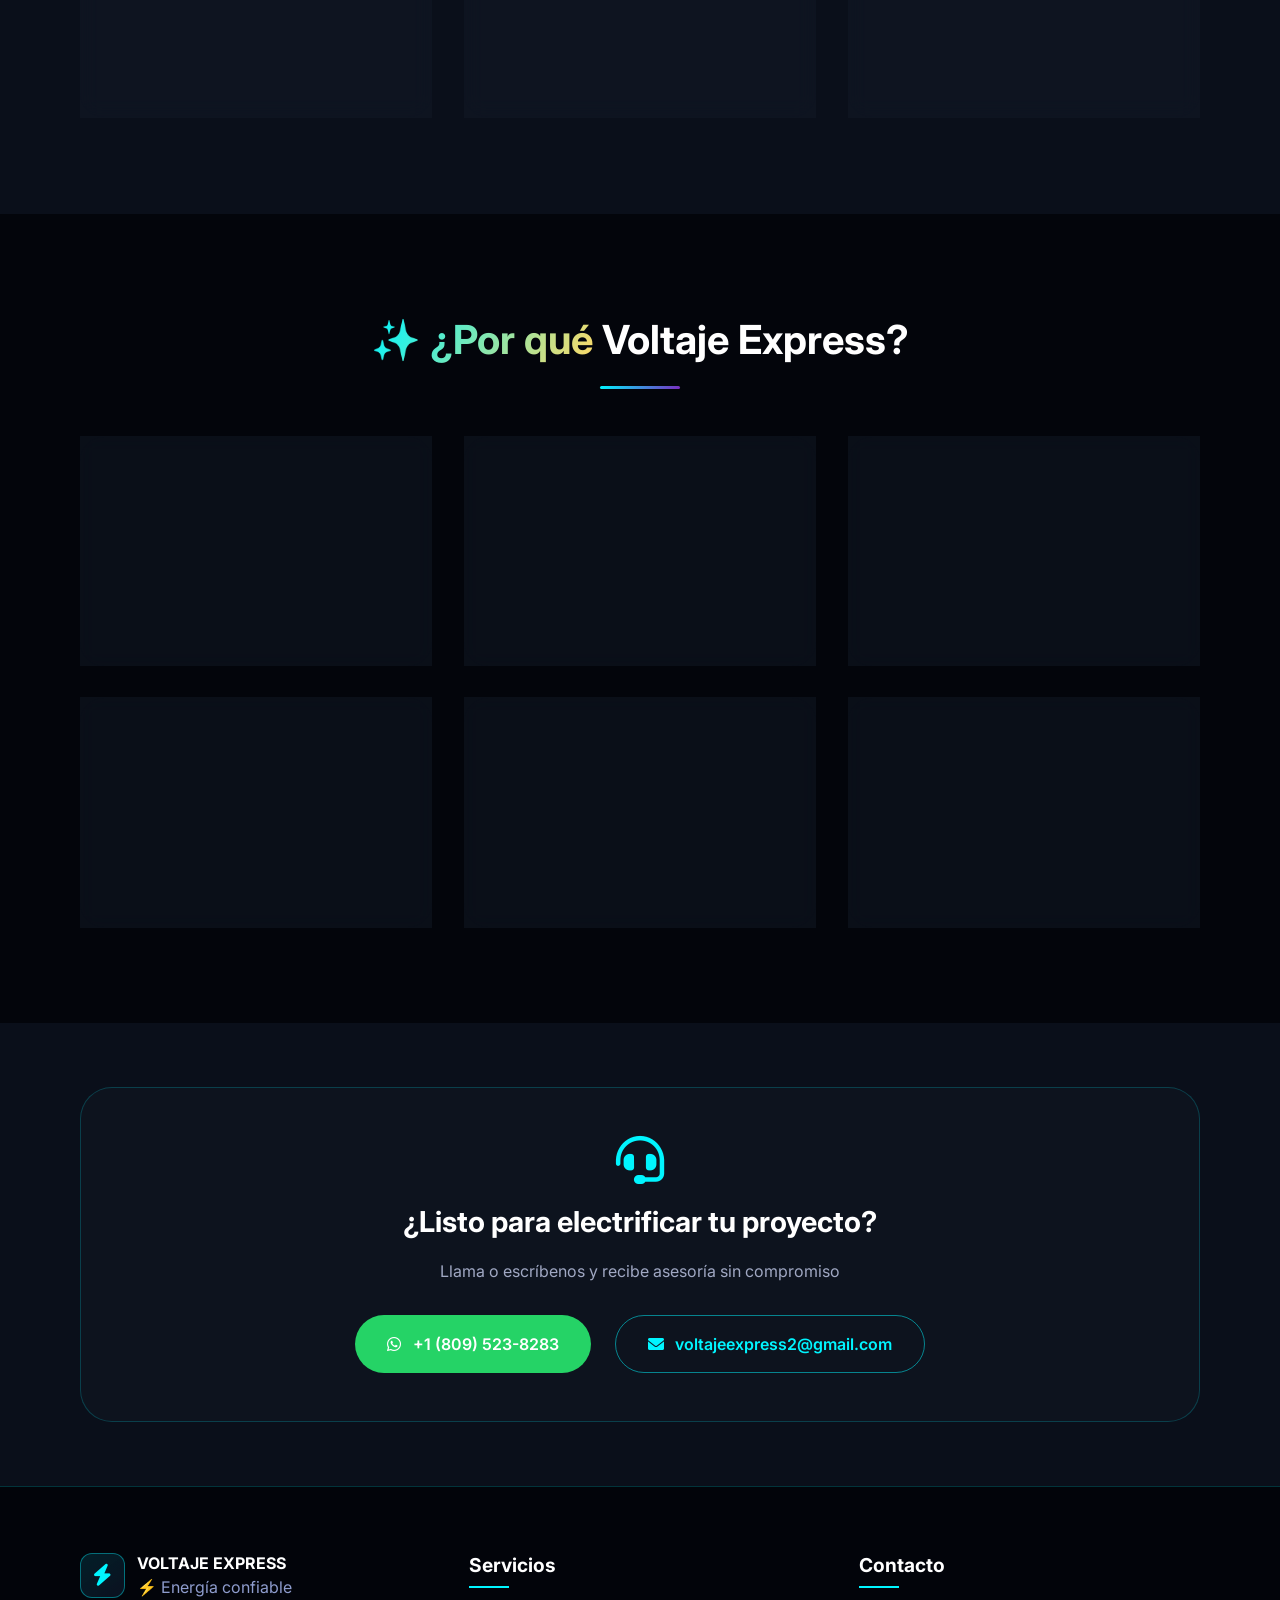
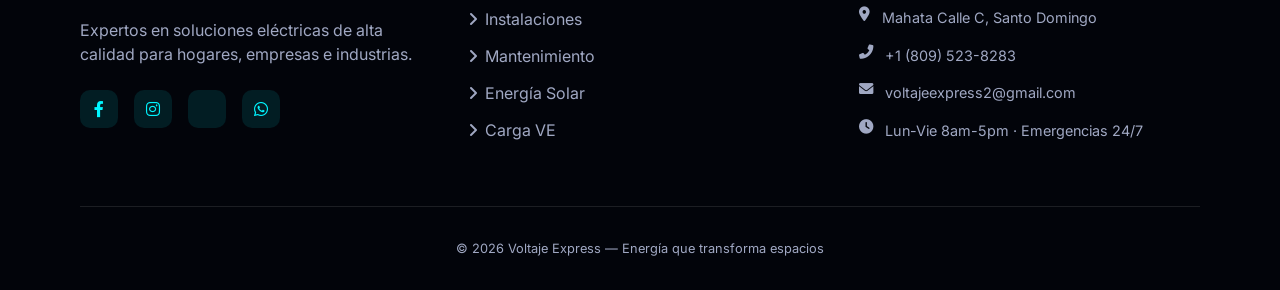
==== commit 06c10100: "cambios grandes" ====
--- a/index.html
+++ b/index.html
@@ -1,389 +1,177 @@
 <!DOCTYPE html>
 <html lang="es">
-
 <head>
     <meta charset="UTF-8">
     <meta name="viewport" content="width=device-width, initial-scale=1.0">
-    <title>Voltaje Express - Servicios Eléctricos Profesionales</title>
+    <title>Voltaje Express | Energía Inteligente y Soluciones Eléctricas</title>
+    <link href="https://fonts.googleapis.com/css2?family=Inter:opsz,wght@14..32,300;14..32,400;14..32,500;14..32,600;14..32,700;14..32,800&family=Space+Grotesk:wght@400;500;600;700&display=swap" rel="stylesheet">
+    <link rel="stylesheet" href="https://cdnjs.cloudflare.com/ajax/libs/font-awesome/6.0.0-beta3/css/all.min.css">
     <style>
-        /* Estilos base - Optimizados */
-        
         * {
             margin: 0;
             padding: 0;
             box-sizing: border-box;
-            font-family: 'Segoe UI', Tahoma, Geneva, Verdana, sans-serif;
-        }
-        
-         :root {
-            --primary: #0d6efd;
-            --secondary: #6c757d;
-            --success: #198754;
-            --warning: #ffc107;
-            --danger: #dc3545;
-            --dark: #212529;
-            --light: #f8f9fa;
-            --electric-blue: #00a8ff;
-            --electric-yellow: #ffdd59;
-        }
-        
+        }
+
+        :root {
+            --bg-primary: #03050b;
+            --bg-secondary: #0a0f1a;
+            --bg-card: #0f1622;
+            --electric-cyan: #00f5ff;
+            --electric-purple: #7b2cbf;
+            --electric-gold: #ffd966;
+            --text-primary: #ffffff;
+            --text-secondary: #a0a8c3;
+            --border-glow: rgba(0, 245, 255, 0.25);
+            --shadow-glow: 0 0 20px rgba(0, 245, 255, 0.3);
+            --gradient-primary: linear-gradient(135deg, #00f5ff, #7b2cbf);
+            --gradient-gold: linear-gradient(135deg, #ffd966, #ffaa33);
+        }
+
         body {
-            background-color: #f5f5f5;
-            color: #333;
-            line-height: 1.6;
+            font-family: 'Inter', sans-serif;
+            background: var(--bg-primary);
+            color: var(--text-primary);
+            line-height: 1.5;
             overflow-x: hidden;
         }
-        
+
         .container {
             width: 90%;
-            max-width: 1200px;
+            max-width: 1280px;
             margin: 0 auto;
-            padding: 0 15px;
-        }
-        
-        /* Header mejorado con nuevo logo profesional */
+            padding: 0 1rem;
+        }
+
+        /* Header Glassmorphism */
         header {
-            background: linear-gradient(135deg, #0f172a, #1e293b);
-            color: white;
-            padding: 1rem 0;
+            background: rgba(3, 5, 11, 0.85);
+            backdrop-filter: blur(12px);
+            border-bottom: 1px solid rgba(0, 245, 255, 0.2);
             position: sticky;
             top: 0;
             z-index: 1000;
-            box-shadow: 0 4px 20px rgba(0, 0, 0, 0.2);
-            transition: all 0.3s ease;
-        }
-        
+        }
+
         .header-container {
             display: flex;
             justify-content: space-between;
             align-items: center;
-        }
-        
-        /* =============================================
-           LOGO PROFESIONAL CON SISTEMA DE DOBLE CLICK - IGUAL
-           ============================================= */
+            padding: 0.9rem 0;
+        }
+
+        /* Logo Rediseñado */
         .logo {
             display: flex;
             align-items: center;
-            gap: 15px;
+            gap: 1rem;
             cursor: pointer;
-            position: relative;
-            transition: all 0.3s ease;
             user-select: none;
-        }
-        
-        /* Efectos específicos para doble click - EXACTAMENTE IGUAL */
-        .logo.double-click-active {
-            animation: logoPulse 0.3s ease;
-        }
-        
-        .logo:hover {
-            transform: translateY(-2px);
-        }
-        
+            transition: transform 0.2s ease;
+        }
+
+        .logo:active {
+            transform: scale(0.97);
+        }
+
         .logo-icon {
             width: 55px;
             height: 55px;
-            background: linear-gradient(135deg, var(--electric-blue), #3b82f6);
-            border-radius: 12px;
+            background: linear-gradient(145deg, #0a1030, #020410);
+            border-radius: 18px;
             display: flex;
             align-items: center;
             justify-content: center;
-            position: relative;
-            overflow: hidden;
-            box-shadow: 0 8px 25px rgba(0, 168, 255, 0.25);
-            border: 2px solid rgba(255, 255, 255, 0.1);
+            border: 1.5px solid rgba(0, 245, 255, 0.5);
+            box-shadow: 0 5px 15px rgba(0, 245, 255, 0.2);
             transition: all 0.3s ease;
         }
-        
-        .logo-icon.double-click-effect {
-            animation: iconShock 0.5s ease;
-            box-shadow: 0 0 30px var(--electric-blue), 0 0 60px var(--electric-yellow);
-        }
-        
-        .logo-icon::before {
-            content: '';
-            position: absolute;
-            width: 100%;
-            height: 100%;
-            background: radial-gradient(circle at 30% 30%, rgba(255, 255, 255, 0.1) 0%, transparent 70%);
-        }
-        
+
         .logo-icon .bolt {
-            font-size: 32px;
-            font-weight: 900;
-            color: white;
-            text-shadow: 0 2px 8px rgba(0, 0, 0, 0.3);
-            z-index: 2;
-            filter: drop-shadow(0 0 2px rgba(255, 255, 255, 0.5));
-            transform: rotate(-5deg);
-            transition: all 0.3s ease;
-        }
-        
-        .logo-icon .bolt.double-click-effect {
-            animation: boltFlash 0.5s ease;
-        }
-        
-        .logo-text {
-            display: flex;
-            flex-direction: column;
-        }
-        
+            font-size: 30px;
+            color: var(--electric-cyan);
+            filter: drop-shadow(0 0 5px #00f5ff);
+        }
+
         .logo-text h1 {
-            font-size: 1.9rem;
+            font-size: 1.8rem;
             font-weight: 800;
-            background: linear-gradient(90deg, #ffffff, #c7d2fe);
+            background: linear-gradient(120deg, #ffffff, var(--electric-cyan));
+            background-clip: text;
             -webkit-background-clip: text;
             -webkit-text-fill-color: transparent;
-            background-clip: text;
-            margin-bottom: 4px;
-            letter-spacing: 0.8px;
-            font-family: 'Arial Rounded MT Bold', 'Arial', sans-serif;
-            transition: all 0.3s ease;
-        }
-        
+            font-family: 'Space Grotesk', monospace;
+        }
+
         .logo-text .tagline {
-            font-size: 0.85rem;
-            color: #94a3b8;
-            letter-spacing: 1.2px;
+            font-size: 0.7rem;
             font-weight: 500;
+            letter-spacing: 2px;
+            color: var(--electric-cyan);
             text-transform: uppercase;
-            border-left: 2px solid var(--electric-blue);
+            border-left: 2px solid var(--electric-gold);
             padding-left: 8px;
-            margin-top: 2px;
-            transition: all 0.3s ease;
-        }
-        
-        /* Línea decorativa elegante para el logo */
+            margin-top: 4px;
+        }
+
         .logo-decoration {
+            height: 2px;
+            background: linear-gradient(90deg, var(--electric-cyan), var(--electric-gold), transparent);
+            width: 100%;
+            margin-top: 5px;
+            border-radius: 2px;
+        }
+
+        /* Navegación */
+        nav ul {
+            display: flex;
+            gap: 2rem;
+            list-style: none;
+        }
+
+        nav a {
+            color: var(--text-secondary);
+            text-decoration: none;
+            font-weight: 500;
+            font-size: 1rem;
+            transition: 0.2s;
+            position: relative;
+            cursor: pointer;
+        }
+
+        nav a:hover {
+            color: var(--electric-cyan);
+        }
+
+        nav a::after {
+            content: '';
             position: absolute;
             bottom: -5px;
             left: 0;
-            width: 100%;
-            height: 2px;
-            background: linear-gradient(90deg, 
-                transparent, 
-                var(--electric-blue), 
-                var(--electric-yellow), 
-                transparent);
-            border-radius: 1px;
-            opacity: 0.7;
-            transition: all 0.3s ease;
-        }
-        
-        .logo-decoration.double-click-effect {
-            animation: lineGlow 1s ease;
-            opacity: 1;
-            height: 4px;
-        }
-        
-        /* =============================================
-           OVERLAY DE RECARGA - EXACTAMENTE IGUAL
-           ============================================= */
-        .reload-overlay {
-            position: fixed;
-            top: 0;
-            left: 0;
-            width: 100%;
-            height: 100%;
-            background: linear-gradient(135deg, rgba(15, 23, 42, 0.95), rgba(30, 41, 59, 0.95));
-            z-index: 9999;
-            display: none;
-            align-items: center;
-            justify-content: center;
-            backdrop-filter: blur(10px);
-        }
-        
-        .reload-overlay.show {
-            display: flex;
-            animation: fadeIn 0.3s ease;
-        }
-        
-        .reload-content {
-            text-align: center;
-            color: white;
-            max-width: 500px;
-            padding: 2rem;
-        }
-        
-        .reload-icon {
-            font-size: 5rem;
-            margin-bottom: 1.5rem;
-            animation: pulse 1.5s ease-in-out infinite;
-            display: inline-block;
-            background: linear-gradient(135deg, var(--electric-blue), var(--electric-yellow));
-            -webkit-background-clip: text;
-            -webkit-text-fill-color: transparent;
-            background-clip: text;
-        }
-        
-        @keyframes pulse {
-            0% { 
-                transform: scale(1);
-                filter: drop-shadow(0 0 5px var(--electric-blue));
-            }
-            50% { 
-                transform: scale(1.1);
-                filter: drop-shadow(0 0 20px var(--electric-blue));
-            }
-            100% { 
-                transform: scale(1);
-                filter: drop-shadow(0 0 5px var(--electric-blue));
-            }
-        }
-        
-        .reload-content h3 {
-            font-size: 2.5rem;
-            margin-bottom: 1rem;
-            background: linear-gradient(90deg, var(--electric-blue), var(--electric-yellow));
-            -webkit-background-clip: text;
-            -webkit-text-fill-color: transparent;
-            background-clip: text;
-            font-weight: 800;
-        }
-        
-        .reload-content p {
-            color: #94a3b8;
-            font-size: 1.2rem;
-            margin-bottom: 2rem;
-            line-height: 1.6;
-        }
-        
-        /* =============================================
-           ANIMACIONES ESPECÍFICAS PARA DOBLE CLICK - SIN GIRO
-           ============================================= */
-        @keyframes logoPulse {
-            0% { transform: scale(1); }
-            50% { transform: scale(1.05); }
-            100% { transform: scale(1); }
-        }
-        
-        @keyframes iconShock {
-            0% { transform: scale(1); }
-            25% { transform: scale(1.2); }
-            50% { transform: scale(1.1); }
-            75% { transform: scale(1.15); }
-            100% { transform: scale(1); }
-        }
-        
-        @keyframes boltFlash {
-            0% { 
-                color: white;
-                filter: drop-shadow(0 0 2px rgba(255, 255, 255, 0.5));
-            }
-            50% { 
-                color: var(--electric-yellow);
-                filter: drop-shadow(0 0 15px var(--electric-yellow));
-                transform: rotate(-5deg) scale(1.3);
-            }
-            100% { 
-                color: white;
-                filter: drop-shadow(0 0 2px rgba(255, 255, 255, 0.5));
-                transform: rotate(-5deg);
-            }
-        }
-        
-        @keyframes lineGlow {
-            0% { 
-                opacity: 0.7;
-                height: 2px;
-                background: linear-gradient(90deg, 
-                    transparent, 
-                    var(--electric-blue), 
-                    var(--electric-yellow), 
-                    transparent);
-            }
-            50% { 
-                opacity: 1;
-                height: 6px;
-                background: linear-gradient(90deg, 
-                    var(--electric-blue), 
-                    var(--electric-yellow),
-                    var(--electric-blue), 
-                    var(--electric-yellow));
-                box-shadow: 0 0 20px var(--electric-blue);
-            }
-            100% { 
-                opacity: 0.7;
-                height: 2px;
-                background: linear-gradient(90deg, 
-                    transparent, 
-                    var(--electric-blue), 
-                    var(--electric-yellow), 
-                    transparent);
-            }
-        }
-        
-        @keyframes fadeIn {
-            from { opacity: 0; }
-            to { opacity: 1; }
-        }
-        
-        /* =============================================
-           ESTILOS EXISTENTES
-           ============================================= */
-        nav ul {
-            display: flex;
-            list-style: none;
-            gap: 2rem;
-        }
-        
-        nav a {
-            color: #cbd5e1;
-            text-decoration: none;
-            font-weight: 500;
-            transition: all 0.3s;
-            position: relative;
-            padding: 0.5rem 0;
-            font-size: 1.05rem;
-        }
-        
-        nav a:hover {
-            color: white;
-        }
-        
-        nav a::after {
-            content: '';
-            position: absolute;
             width: 0;
             height: 2px;
-            bottom: 0;
-            left: 0;
-            background: linear-gradient(90deg, var(--electric-blue), var(--electric-yellow));
-            transition: width 0.4s cubic-bezier(0.68, -0.55, 0.265, 1.55);
-        }
-        
+            background: var(--gradient-primary);
+            transition: width 0.3s ease;
+        }
+
         nav a:hover::after {
             width: 100%;
         }
-        
+
         .mobile-menu {
             display: none;
-            font-size: 1.5rem;
+            font-size: 1.8rem;
             cursor: pointer;
-            transition: transform 0.3s ease;
-            color: #cbd5e1;
-        }
-        
-        .mobile-menu:hover {
-            transform: scale(1.1);
-            color: white;
-        }
-        
-        /* Hero Section */
+            color: var(--text-secondary);
+        }
+
+        /* Hero Section Rediseñada */
         .hero {
-            background: linear-gradient(rgba(15, 23, 42, 0.9), rgba(30, 41, 59, 0.95)), 
-                        url('https://images.unsplash.com/photo-1621905252507-b35492cc74b4?ixlib=rb-4.0.3&auto=format&fit=crop&w=1600&q=80');
-            background-size: cover;
-            background-position: center;
-            background-attachment: fixed;
-            color: white;
-            padding: 8rem 0;
-            text-align: center;
             position: relative;
+            padding: 6rem 0 8rem;
             overflow: hidden;
         }
-        
+
         .hero::before {
             content: '';
             position: absolute;
@@ -391,87 +179,82 @@
             left: 0;
             width: 100%;
             height: 100%;
-            background: 
-                radial-gradient(circle at 20% 80%, rgba(59, 130, 246, 0.1) 0%, transparent 50%),
-                radial-gradient(circle at 80% 20%, rgba(255, 221, 89, 0.1) 0%, transparent 50%);
-            z-index: 1;
-        }
-        
+            background: radial-gradient(circle at 20% 50%, rgba(0, 245, 255, 0.08) 0%, transparent 50%),
+                        radial-gradient(circle at 80% 80%, rgba(123, 44, 191, 0.08) 0%, transparent 50%);
+            pointer-events: none;
+        }
+
         .hero-content {
             position: relative;
             z-index: 2;
+            text-align: center;
             max-width: 900px;
             margin: 0 auto;
         }
-        
+
+        .hero-badge {
+            display: inline-block;
+            background: rgba(0, 245, 255, 0.1);
+            border: 1px solid rgba(0, 245, 255, 0.3);
+            border-radius: 50px;
+            padding: 0.4rem 1.2rem;
+            font-size: 0.8rem;
+            font-weight: 500;
+            margin-bottom: 1.5rem;
+            backdrop-filter: blur(4px);
+            color: var(--electric-cyan);
+        }
+
         .hero h1 {
             font-size: 4rem;
-            margin-bottom: 1.5rem;
-            opacity: 0;
-            transform: translateY(40px);
-            animation: fadeInUp 1s forwards 0.3s;
-            background: linear-gradient(90deg, #ffffff, #c7d2fe, #fef3c7);
+            font-weight: 800;
+            line-height: 1.2;
+            background: linear-gradient(135deg, #ffffff, var(--electric-cyan), var(--electric-gold));
+            background-clip: text;
             -webkit-background-clip: text;
             -webkit-text-fill-color: transparent;
-            background-clip: text;
-            font-weight: 800;
-            line-height: 1.1;
-        }
-        
+            margin-bottom: 1.5rem;
+        }
+
         .hero-subtitle {
-            font-size: 1.8rem;
-            margin-bottom: 2.5rem;
-            opacity: 0;
-            transform: translateY(40px);
-            animation: fadeInUp 1s forwards 0.6s;
-            color: #94a3b8;
-            font-weight: 400;
-            letter-spacing: 1px;
-        }
-        
+            font-size: 1.5rem;
+            font-weight: 500;
+            color: var(--text-secondary);
+            margin-bottom: 1rem;
+        }
+
         .hero p {
-            font-size: 1.3rem;
-            max-width: 700px;
-            margin: 0 auto 4rem;
-            opacity: 0;
-            transform: translateY(40px);
-            animation: fadeInUp 1s forwards 0.9s;
-            color: #cbd5e1;
-            line-height: 1.8;
-        }
-        
+            font-size: 1.1rem;
+            color: var(--text-secondary);
+            max-width: 650px;
+            margin: 0 auto 2rem;
+        }
+
         .hero-buttons {
-            opacity: 0;
-            transform: translateY(40px);
-            animation: fadeInUp 1s forwards 1.2s;
-            display: flex;
-            gap: 1.5rem;
+            display: flex;
+            gap: 1.2rem;
             justify-content: center;
             flex-wrap: wrap;
         }
-        
+
         .btn {
             display: inline-flex;
             align-items: center;
-            justify-content: center;
-            gap: 0.8rem;
-            background: linear-gradient(135deg, #3b82f6, #1d4ed8);
+            gap: 0.7rem;
+            background: var(--gradient-primary);
+            border: none;
+            padding: 1rem 2rem;
+            border-radius: 50px;
+            font-weight: 600;
             color: white;
-            padding: 1.3rem 2.8rem;
-            border-radius: 15px;
             text-decoration: none;
-            font-weight: 600;
-            font-size: 1.1rem;
-            transition: all 0.4s cubic-bezier(0.175, 0.885, 0.32, 1.275);
-            border: none;
+            transition: all 0.3s ease;
+            font-size: 1rem;
             cursor: pointer;
             position: relative;
             overflow: hidden;
-            min-width: 240px;
-            box-shadow: 0 10px 30px rgba(59, 130, 246, 0.3);
-            border: 1px solid rgba(255, 255, 255, 0.1);
-        }
-        
+        }
+
         .btn::before {
             content: '';
             position: absolute;
@@ -479,1438 +262,644 @@
             left: -100%;
             width: 100%;
             height: 100%;
-            background: linear-gradient(90deg, 
-                transparent, 
-                rgba(255, 255, 255, 0.2), 
-                transparent);
-            transition: left 0.7s;
-        }
-        
-        .btn:hover {
-            transform: translateY(-8px) scale(1.05);
-            box-shadow: 0 20px 40px rgba(59, 130, 246, 0.4);
-        }
-        
+            background: linear-gradient(90deg, transparent, rgba(255,255,255,0.2), transparent);
+            transition: left 0.5s;
+        }
+
         .btn:hover::before {
             left: 100%;
         }
-        
+
+        .btn:hover {
+            transform: translateY(-3px);
+            box-shadow: 0 10px 25px rgba(0, 245, 255, 0.3);
+        }
+
         .btn-secondary {
             background: transparent;
-            border: 2px solid rgba(255, 255, 255, 0.3);
+            border: 1.5px solid rgba(0, 245, 255, 0.5);
+            color: var(--electric-cyan);
+        }
+
+        .btn-secondary:hover {
+            background: rgba(0, 245, 255, 0.1);
+            border-color: var(--electric-cyan);
             color: white;
-            box-shadow: 0 8px 25px rgba(255, 255, 255, 0.1);
-        }
-        
-        .btn-secondary:hover {
-            background: rgba(255, 255, 255, 0.1);
-            border-color: white;
-            box-shadow: 0 18px 35px rgba(255, 255, 255, 0.2);
-        }
-        
-        /* Servicios Destacados - COMPLETO */
-        #servicios-destacados {
+        }
+
+        /* Sección de Servicios Rediseñada */
+        .services-section {
             padding: 6rem 0;
-            background: linear-gradient(135deg, #ffffff, #f8fafc);
-        }
-        
+            background: var(--bg-secondary);
+        }
+
         .section-title {
             text-align: center;
-            margin-bottom: 4rem;
-            font-size: 2.8rem;
-            color: #0f172a;
+            font-size: 2.5rem;
+            font-weight: 700;
+            margin-bottom: 3rem;
             position: relative;
         }
-        
+
+        .section-title span {
+            background: linear-gradient(120deg, var(--electric-cyan), var(--electric-gold));
+            background-clip: text;
+            -webkit-background-clip: text;
+            -webkit-text-fill-color: transparent;
+        }
+
         .section-title::after {
             content: '';
+            width: 80px;
+            height: 3px;
+            background: var(--gradient-primary);
             display: block;
-            width: 120px;
-            height: 4px;
-            background: linear-gradient(90deg, var(--electric-blue), var(--electric-yellow));
-            margin: 1.5rem auto;
-            border-radius: 2px;
-        }
-        
+            margin: 1rem auto 0;
+            border-radius: 3px;
+        }
+
         .services-grid {
             display: grid;
             grid-template-columns: repeat(auto-fit, minmax(320px, 1fr));
-            gap: 2.5rem;
-        }
-        
+            gap: 2rem;
+        }
+
         .service-card {
-            background: white;
-            border-radius: 20px;
+            background: rgba(15, 22, 34, 0.8);
+            backdrop-filter: blur(10px);
+            border-radius: 1.5rem;
+            border: 1px solid rgba(0, 245, 255, 0.15);
+            transition: all 0.4s cubic-bezier(0.2, 0.9, 0.4, 1.1);
             overflow: hidden;
-            box-shadow: 0 15px 35px rgba(0, 0, 0, 0.08);
-            transition: all 0.5s cubic-bezier(0.175, 0.885, 0.32, 1.275);
-            opacity: 0;
-            transform: translateY(30px);
-            border: 1px solid #e2e8f0;
-        }
-        
-        .service-card.visible {
-            opacity: 1;
-            transform: translateY(0);
-        }
-        
+        }
+
         .service-card:hover {
-            transform: translateY(-15px);
-            box-shadow: 0 25px 50px rgba(0, 0, 0, 0.15);
-            border-color: var(--electric-blue);
-        }
-        
+            transform: translateY(-10px);
+            border-color: rgba(0, 245, 255, 0.5);
+            box-shadow: 0 20px 40px rgba(0, 0, 0, 0.4), 0 0 20px rgba(0, 245, 255, 0.1);
+        }
+
         .service-icon {
-            font-size: 3.5rem;
+            font-size: 3rem;
             text-align: center;
-            padding: 2.5rem;
-            background: linear-gradient(135deg, #3b82f6, #1d4ed8);
-            color: white;
-        }
-        
+            padding: 2rem 0 1rem;
+            background: linear-gradient(145deg, #0a1022, #03050b);
+            color: var(--electric-cyan);
+        }
+
         .service-content {
-            padding: 2.5rem;
-        }
-        
+            padding: 1.5rem 2rem 2rem;
+        }
+
         .service-content h3 {
-            margin-bottom: 1.2rem;
-            color: #0f172a;
-            font-size: 1.6rem;
-            font-weight: 700;
-        }
-        
+            font-size: 1.4rem;
+            margin-bottom: 1rem;
+            font-weight: 600;
+        }
+
         .service-content p {
-            margin-bottom: 2rem;
-            color: #64748b;
-            line-height: 1.8;
-        }
-        
+            color: var(--text-secondary);
+            margin-bottom: 1.5rem;
+            font-size: 0.95rem;
+        }
+
         .btn-small {
+            background: rgba(0, 245, 255, 0.1);
+            border: 1px solid rgba(0, 245, 255, 0.3);
+            padding: 0.6rem 1.3rem;
+            border-radius: 40px;
+            color: var(--electric-cyan);
+            text-decoration: none;
+            font-weight: 500;
             display: inline-flex;
             align-items: center;
             gap: 0.5rem;
-            background: linear-gradient(135deg, #3b82f6, #1d4ed8);
-            color: white;
-            padding: 0.8rem 1.8rem;
-            border-radius: 10px;
-            text-decoration: none;
-            font-weight: 600;
-            transition: all 0.3s;
-            border: none;
+            transition: 0.2s;
             cursor: pointer;
         }
-        
+
         .btn-small:hover {
-            transform: translateY(-3px);
-            box-shadow: 0 8px 20px rgba(59, 130, 246, 0.3);
-        }
-        
-        /* Por qué elegirnos - COMPLETO */
+            background: rgba(0, 245, 255, 0.2);
+            gap: 0.8rem;
+        }
+
+        /* Why Us Section Rediseñada */
         .why-us {
             padding: 6rem 0;
-            background: linear-gradient(135deg, #0f172a, #1e293b);
-            color: white;
-            position: relative;
-        }
-        
-        /* TÍTULO VISIBLE - AGREGADO */
-        .why-us .section-title {
-            color: #ffffff;
-            text-shadow: 0 2px 10px rgba(0, 168, 255, 0.5);
-        }
-        
+            background: var(--bg-primary);
+        }
+
         .features-grid {
             display: grid;
             grid-template-columns: repeat(auto-fit, minmax(280px, 1fr));
-            gap: 2.5rem;
-        }
-        
+            gap: 2rem;
+        }
+
         .feature {
+            background: rgba(15, 22, 34, 0.6);
+            border-radius: 1.5rem;
+            padding: 2rem;
             text-align: center;
-            padding: 3rem 2rem;
-            background: rgba(255, 255, 255, 0.05);
-            border-radius: 20px;
-            transition: all 0.5s;
-            opacity: 0;
-            transform: translateY(30px);
+            transition: all 0.3s;
+            border: 1px solid rgba(0, 245, 255, 0.1);
             backdrop-filter: blur(10px);
-            border: 1px solid rgba(255, 255, 255, 0.1);
-        }
-        
-        .feature.visible {
-            opacity: 1;
-            transform: translateY(0);
-        }
-        
+        }
+
         .feature:hover {
-            transform: translateY(-10px);
-            background: rgba(255, 255, 255, 0.08);
-            border-color: var(--electric-blue);
-            box-shadow: 0 20px 40px rgba(0, 168, 255, 0.1);
-        }
-        
+            border-color: var(--electric-cyan);
+            transform: translateY(-5px);
+        }
+
         .feature-icon {
-            font-size: 3.5rem;
-            margin-bottom: 1.8rem;
-            filter: drop-shadow(0 0 10px rgba(0, 168, 255, 0.3));
-        }
-        
+            font-size: 2.5rem;
+            margin-bottom: 1rem;
+        }
+
         .feature h3 {
+            font-size: 1.3rem;
+            margin-bottom: 0.8rem;
+            color: var(--electric-cyan);
+        }
+
+        .feature p {
+            color: var(--text-secondary);
+            font-size: 0.9rem;
+        }
+
+        /* Footer Rediseñado */
+        footer {
+            background: #02040a;
+            padding: 4rem 0 2rem;
+            border-top: 1px solid rgba(0, 245, 255, 0.2);
+        }
+
+        .footer-content {
+            display: grid;
+            grid-template-columns: repeat(auto-fit, minmax(280px, 1fr));
+            gap: 3rem;
+            margin-bottom: 3rem;
+        }
+
+        .footer-logo {
+            display: flex;
+            align-items: center;
+            gap: 12px;
+            cursor: pointer;
             margin-bottom: 1.2rem;
-            color: #c7d2fe;
-            font-size: 1.5rem;
-        }
-        
-        .feature p {
-            color: #94a3b8;
-            line-height: 1.8;
-        }
-        
-        /* =============================================
-           FOOTER ELEGANTE Y MODERNO - CON LOGO PARA DOBLE CLICK
-           ============================================= */
-        footer {
-            background: linear-gradient(135deg, #0f172a, #1e293b);
-            color: white;
-            padding: 5rem 0 2rem;
+        }
+
+        .footer-logo-icon {
+            width: 45px;
+            height: 45px;
+            background: linear-gradient(145deg, #0ae0ff20, #0b1120);
+            border-radius: 12px;
+            display: flex;
+            align-items: center;
+            justify-content: center;
+            border: 1px solid rgba(0, 245, 255, 0.4);
+        }
+
+        .footer-column h3 {
+            font-size: 1.2rem;
+            margin-bottom: 1.2rem;
             position: relative;
-            overflow: hidden;
-        }
-        
-        footer::before {
+            padding-bottom: 0.5rem;
+        }
+
+        .footer-column h3::after {
             content: '';
+            width: 40px;
+            height: 2px;
+            background: var(--electric-cyan);
             position: absolute;
+            bottom: 0;
+            left: 0;
+        }
+
+        .footer-links {
+            list-style: none;
+        }
+
+        .footer-links li {
+            margin-bottom: 0.8rem;
+        }
+
+        .footer-links a {
+            color: var(--text-secondary);
+            text-decoration: none;
+            transition: 0.2s;
+            display: flex;
+            align-items: center;
+            gap: 0.5rem;
+            cursor: pointer;
+        }
+
+        .footer-links a:hover {
+            color: var(--electric-cyan);
+            transform: translateX(5px);
+        }
+
+        .contact-info {
+            list-style: none;
+        }
+
+        .contact-info li {
+            margin-bottom: 1rem;
+            display: flex;
+            gap: 0.8rem;
+            color: var(--text-secondary);
+            font-size: 0.9rem;
+        }
+
+        .social-links {
+            display: flex;
+            gap: 1rem;
+            margin-top: 1.5rem;
+        }
+
+        .social-links a {
+            background: rgba(0, 245, 255, 0.1);
+            width: 38px;
+            height: 38px;
+            border-radius: 10px;
+            display: flex;
+            align-items: center;
+            justify-content: center;
+            color: var(--electric-cyan);
+            transition: 0.2s;
+            text-decoration: none;
+        }
+
+        .social-links a:hover {
+            background: var(--electric-cyan);
+            color: #02040a;
+            transform: translateY(-3px);
+        }
+
+        .copyright {
+            text-align: center;
+            padding-top: 2rem;
+            border-top: 1px solid rgba(255, 255, 255, 0.1);
+            color: var(--text-secondary);
+            font-size: 0.8rem;
+        }
+
+        /* Overlay Recarga */
+        .reload-overlay {
+            position: fixed;
             top: 0;
             left: 0;
             width: 100%;
-            height: 4px;
-            background: linear-gradient(90deg, 
-                var(--electric-blue), 
-                var(--electric-yellow),
-                var(--electric-blue));
-            z-index: 1;
-        }
-        
-        .footer-wave {
-            position: absolute;
-            top: -100px;
-            left: 0;
-            width: 100%;
-            height: 100px;
-            background: url("data:image/svg+xml,%3Csvg xmlns='http://www.w3.org/2000/svg' viewBox='0 0 1200 120' preserveAspectRatio='none'%3E%3Cpath d='M0 0v46.29c47.79 22.2 103.59 32.17 158 28 70.36-5.37 136.33-33.31 206.8-37.5 73.84-4.36 147.54 16.88 218.2 35.26 69.27 18 138.3 24.88 209.4 13.08 36.15-6 69.85-17.84 104.45-29.34C989.49 25 1113-14.29 1200 52.47V0z' fill='%230f172a'/%3E%3C/svg%3E");
-            background-size: 1200px 100px;
-            animation: wave 20s linear infinite;
-        }
-        
-        @keyframes wave {
-            0% { background-position-x: 0; }
-            100% { background-position-x: 1200px; }
-        }
-        
-        .footer-content {
-            display: grid;
-            grid-template-columns: repeat(auto-fit, minmax(300px, 1fr));
-            gap: 4rem;
-            margin-bottom: 3rem;
-            position: relative;
-            z-index: 2;
-        }
-        
-        .footer-column {
-            position: relative;
-        }
-        
-        .footer-column h3 {
-            margin-bottom: 2rem;
-            color: white;
-            font-size: 1.5rem;
-            font-weight: 700;
-            position: relative;
-            padding-bottom: 1rem;
-        }
-        
-        .footer-column h3::after {
-            content: '';
-            position: absolute;
-            bottom: 0;
-            left: 0;
-            width: 50px;
-            height: 3px;
-            background: linear-gradient(90deg, var(--electric-blue), var(--electric-yellow));
-            border-radius: 1.5px;
-        }
-        
-        .footer-about {
-            max-width: 350px;
-        }
-        
-        .footer-about p {
-            color: #94a3b8;
-            line-height: 1.8;
-            margin-bottom: 2rem;
-        }
-        
-        /* Logo del footer también clickeable */
-        .footer-logo {
-            display: flex;
-            align-items: center;
-            gap: 15px;
-            margin-bottom: 2rem;
-            cursor: pointer;
-            transition: all 0.3s ease;
-            user-select: none;
-        }
-        
-        .footer-logo:hover {
-            transform: translateY(-2px);
-        }
-        
-        .footer-logo-icon {
-            width: 50px;
-            height: 50px;
-            background: linear-gradient(135deg, var(--electric-blue), #3b82f6);
-            border-radius: 12px;
-            display: flex;
-            align-items: center;
-            justify-content: center;
-            box-shadow: 0 5px 15px rgba(0, 168, 255, 0.25);
-            transition: all 0.3s ease;
-        }
-        
-        .footer-logo-text h4 {
-            font-size: 1.4rem;
-            font-weight: 700;
-            background: linear-gradient(90deg, #ffffff, #c7d2fe);
-            -webkit-background-clip: text;
-            -webkit-text-fill-color: transparent;
-            background-clip: text;
-            margin-bottom: 5px;
-        }
-        
-        .footer-logo-text span {
-            font-size: 0.85rem;
-            color: #94a3b8;
-            letter-spacing: 1px;
-        }
-        
-        .footer-links {
-            list-style: none;
-        }
-        
-        .footer-links li {
-            margin-bottom: 1.2rem;
-            transition: transform 0.3s;
-        }
-        
-        .footer-links li:hover {
-            transform: translateX(10px);
-        }
-        
-        .footer-links a {
-            color: #cbd5e1;
-            text-decoration: none;
-            transition: all 0.3s;
-            display: flex;
-            align-items: center;
-            gap: 10px;
-            font-size: 1.05rem;
-            padding: 0.3rem 0;
-        }
-        
-        .footer-links a:hover {
-            color: white;
-            padding-left: 5px;
-        }
-        
-        .footer-links a::before {
-            content: '→';
-            color: var(--electric-blue);
-            font-weight: bold;
-            opacity: 0;
-            transform: translateX(-10px);
-            transition: all 0.3s;
-        }
-        
-        .footer-links a:hover::before {
-            opacity: 1;
-            transform: translateX(0);
-        }
-        
-        .contact-info {
-            list-style: none;
-        }
-        
-        .contact-info li {
-            margin-bottom: 1.5rem;
-            display: flex;
-            align-items: flex-start;
-            gap: 15px;
-            color: #cbd5e1;
-            line-height: 1.6;
-        }
-        
-        .contact-icon {
-            width: 40px;
-            height: 40px;
-            background: rgba(59, 130, 246, 0.1);
-            border-radius: 10px;
-            display: flex;
-            align-items: center;
-            justify-content: center;
-            color: var(--electric-blue);
-            flex-shrink: 0;
-        }
-        
-        .social-links {
-            display: flex;
-            gap: 1.2rem;
-            margin-top: 2rem;
-        }
-        
-        .social-links a {
-            display: inline-flex;
-            align-items: center;
-            justify-content: center;
-            width: 50px;
-            height: 50px;
-            background: rgba(255, 255, 255, 0.05);
-            border-radius: 12px;
-            color: white;
-            text-decoration: none;
-            transition: all 0.3s;
-            font-size: 1.3rem;
-            border: 1px solid rgba(255, 255, 255, 0.1);
-        }
-        
-        .social-links a:hover {
-            background: linear-gradient(135deg, #3b82f6, #1d4ed8);
-            transform: translateY(-5px) rotate(5deg);
-            box-shadow: 0 10px 20px rgba(59, 130, 246, 0.3);
-            border-color: transparent;
-        }
-        
-        .copyright {
-            text-align: center;
-            padding-top: 3rem;
-            margin-top: 3rem;
-            border-top: 1px solid rgba(255, 255, 255, 0.1);
-            color: #94a3b8;
-            font-size: 0.95rem;
-            position: relative;
-            z-index: 2;
-        }
-        
-        .copyright p {
-            margin-bottom: 0.8rem;
-        }
-        
-        .copyright-stats {
-            display: flex;
-            justify-content: center;
-            gap: 2rem;
-            flex-wrap: wrap;
-            margin-top: 1.5rem;
-            font-size: 0.85rem;
-        }
-        
-        .stat-item {
-            display: flex;
-            align-items: center;
-            gap: 8px;
-            padding: 0.5rem 1rem;
-            background: rgba(255, 255, 255, 0.05);
-            border-radius: 20px;
-        }
-        
-        .stat-item .icon {
-            color: var(--electric-blue);
-        }
-        
-        /* =============================================
-           CONTADOR DE VISITAS - EXACTO AL OTRO CÓDIGO
-           ============================================= */
-        .visit-counter {
-            position: fixed;
-            bottom: 25px;
-            right: 25px;
-            background: linear-gradient(135deg, rgba(0, 0, 0, 0.9), rgba(33, 37, 41, 0.9));
-            color: white;
-            padding: 12px 18px;
-            border-radius: 25px;
-            font-size: 0.95rem;
-            z-index: 100;
-            display: none;
-            align-items: center;
-            gap: 10px;
-            box-shadow: 0 6px 20px rgba(0, 0, 0, 0.3);
-            backdrop-filter: blur(10px);
-            border: 1px solid rgba(255, 255, 255, 0.1);
-            transition: all 0.3s;
-            cursor: pointer;
-            user-select: none;
-        }
-        
-        .visit-counter.show {
-            display: flex;
-            animation: slideUp 0.5s ease;
-        }
-        
-        @keyframes slideUp {
-            from {
-                opacity: 0;
-                transform: translateY(20px);
-            }
-            to {
-                opacity: 1;
-                transform: translateY(0);
-            }
-        }
-        
-        .visit-counter:hover {
-            transform: translateY(-3px);
-            box-shadow: 0 10px 25px rgba(0, 0, 0, 0.4);
-        }
-        
-        /* =============================================
-           ESTILOS EXACTAMENTE IGUALES PARA EL MENSAJE DE RECARGA
-           ============================================= */
-        #reloadMessageContainer {
-            position: fixed;
-            top: 50%;
-            left: 50%;
-            transform: translate(-50%, -50%);
-            background: linear-gradient(135deg, #0f172a, #1e293b);
-            color: white;
-            padding: 15px 30px;
-            border-radius: 10px;
+            height: 100%;
+            background: rgba(3, 5, 11, 0.98);
+            backdrop-filter: blur(15px);
             z-index: 9999;
             display: none;
             align-items: center;
-            gap: 15px;
-            font-weight: 600;
-            animation: slideIn 0.5s ease;
-            backdrop-filter: blur(10px);
-            border: 1px solid rgba(255, 255, 255, 0.1);
-            box-shadow: 0 0 30px rgba(0, 168, 255, 0.5);
-        }
-        
-        #reloadMessageContainer.show {
-            display: flex;
-        }
-        
-        @keyframes slideIn {
-            from {
-                opacity: 0;
-                transform: translate(-50%, -60%);
-            }
-            to {
-                opacity: 1;
-                transform: translate(-50%, -50%);
-            }
-        }
-        
-        #reloadMessageContainer span {
-            font-size: 1.2rem;
-        }
-        
-        /* ESTILOS PARA LA BARRA DE CARGA DEL COMBO DE TECLAS */
+            justify-content: center;
+            flex-direction: column;
+        }
+
+        .reload-overlay.show {
+            display: flex;
+        }
+
+        .reload-icon {
+            font-size: 4rem;
+            animation: pulse-glow 1.2s infinite;
+            color: var(--electric-cyan);
+        }
+
+        @keyframes pulse-glow {
+            0%, 100% { text-shadow: 0 0 5px #00f5ff; transform: scale(1); }
+            50% { text-shadow: 0 0 30px #00f5ff; transform: scale(1.1); }
+        }
+
+        /* Secret Loading Overlay */
         .secret-loading-overlay {
             position: fixed;
             top: 0;
             left: 0;
             width: 100%;
             height: 100%;
-            background: linear-gradient(135deg, #0f172a, #1e293b);
+            background: #01020ae6;
+            backdrop-filter: blur(12px);
+            z-index: 10000;
             display: flex;
             flex-direction: column;
             justify-content: center;
             align-items: center;
-            z-index: 9999;
             opacity: 0;
             visibility: hidden;
-            transition: opacity 0.5s, visibility 0.5s;
-        }
-        
+            transition: 0.4s;
+        }
+
         .secret-loading-overlay.active {
             opacity: 1;
             visibility: visible;
         }
-        
-        .secret-loading-text {
+
+        .secret-key-combo {
+            display: flex;
+            gap: 20px;
+            margin: 2rem 0;
+        }
+
+        .secret-key {
+            width: 70px;
+            height: 70px;
+            background: #0b1424;
+            border: 2px solid var(--electric-cyan);
+            border-radius: 20px;
+            display: flex;
+            align-items: center;
+            justify-content: center;
+            font-size: 2rem;
+            font-weight: bold;
             color: white;
-            font-size: 2.5rem;
-            margin-bottom: 2rem;
-            text-align: center;
-            font-weight: 700;
-            background: linear-gradient(90deg, #00a8ff, #ffdd59);
-            -webkit-background-clip: text;
-            -webkit-text-fill-color: transparent;
-            background-clip: text;
-            text-shadow: 0 0 20px rgba(0, 168, 255, 0.3);
-        }
-        
-        .secret-loading-subtext {
-            color: #94a3b8;
-            font-size: 1.2rem;
-            margin-bottom: 3rem;
-            text-align: center;
-        }
-        
+            transition: 0.1s;
+        }
+
+        .secret-key.active {
+            background: var(--electric-cyan);
+            color: #03050b;
+            box-shadow: 0 0 20px var(--electric-cyan);
+            transform: scale(1.1);
+        }
+
         .secret-loading-bar-container {
-            width: 80%;
-            max-width: 500px;
-            height: 25px;
-            background: rgba(255, 255, 255, 0.1);
-            border-radius: 15px;
+            width: 70%;
+            max-width: 400px;
+            height: 10px;
+            background: #1f2a3e;
+            border-radius: 10px;
             overflow: hidden;
-            margin-bottom: 2rem;
-            box-shadow: 0 0 20px rgba(0, 0, 0, 0.3);
-        }
-        
+            margin: 1rem 0;
+        }
+
         .secret-loading-bar {
+            width: 0%;
             height: 100%;
-            width: 0%;
-            background: linear-gradient(90deg, #00a8ff, #ffdd59);
-            border-radius: 15px;
-            transition: width 0.3s ease;
-            position: relative;
-            overflow: hidden;
-        }
-        
-        .secret-loading-bar::after {
-            content: '';
-            position: absolute;
-            top: 0;
-            left: 0;
-            width: 100%;
-            height: 100%;
-            background: linear-gradient(90deg, 
-                transparent, 
-                rgba(255, 255, 255, 0.3), 
-                transparent);
-            animation: loadingShimmer 1.5s infinite;
-        }
-        
-        @keyframes loadingShimmer {
-            0% { transform: translateX(-100%); }
-            100% { transform: translateX(100%); }
-        }
-        
-        .secret-loading-percentage {
-            color: white;
-            font-size: 1.5rem;
-            font-weight: 600;
-            margin-bottom: 2rem;
-        }
-        
-        .secret-key-combo {
-            display: flex;
-            gap: 10px;
-            margin-bottom: 3rem;
-        }
-        
-        .secret-key {
-            width: 60px;
-            height: 60px;
-            display: flex;
-            align-items: center;
-            justify-content: center;
-            background: rgba(0, 168, 255, 0.1);
-            border: 2px solid #00a8ff;
-            border-radius: 10px;
-            color: white;
-            font-size: 1.8rem;
-            font-weight: bold;
-            box-shadow: 0 0 15px rgba(0, 168, 255, 0.3);
-        }
-        
-        .secret-key.active {
-            background: #00a8ff;
-            transform: scale(1.1);
-            box-shadow: 0 0 25px rgba(0, 168, 255, 0.6);
-        }
-        
-        .secret-loading-message {
-            color: #cbd5e1;
-            font-size: 1.1rem;
-            text-align: center;
-            max-width: 500px;
-            margin-top: 1rem;
-            transition: all 0.3s;
-        }
-        
-        .success-message {
-            color: #00ff88;
-            font-size: 1.3rem;
-            font-weight: bold;
-            text-align: center;
-            margin-top: 1rem;
-            animation: pulseSuccess 1s infinite;
-        }
-        
-        @keyframes pulseSuccess {
-            0% { opacity: 0.7; text-shadow: 0 0 5px #00ff88; }
-            50% { opacity: 1; text-shadow: 0 0 15px #00ff88; }
-            100% { opacity: 0.7; text-shadow: 0 0 5px #00ff88; }
-        }
-        
-        .countdown-message {
-            color: #ffdd59;
-            font-size: 1.2rem;
-            font-weight: bold;
-            text-align: center;
-            margin-top: 0.5rem;
-            animation: pulseCountdown 1s infinite;
-        }
-        
-        @keyframes pulseCountdown {
-            0% { transform: scale(1); }
-            50% { transform: scale(1.05); }
-            100% { transform: scale(1); }
-        }
-        
-        /* Animaciones */
+            background: linear-gradient(90deg, var(--electric-cyan), var(--electric-gold));
+            transition: width 0.1s linear;
+        }
+
+        .service-card, .feature {
+            opacity: 0;
+            transform: translateY(30px);
+            transition: opacity 0.6s ease, transform 0.5s ease;
+        }
+
+        .service-card.visible, .feature.visible {
+            opacity: 1;
+            transform: translateY(0);
+        }
+
         @keyframes fadeInUp {
             to {
                 opacity: 1;
                 transform: translateY(0);
             }
         }
-        
-        /* Media Queries */
+
         @media (max-width: 768px) {
-            .mobile-menu {
-                display: block;
-            }
-            
+            .hero h1 { font-size: 2.5rem; }
+            .hero-subtitle { font-size: 1.2rem; }
+            .mobile-menu { display: block; }
             nav ul {
                 display: none;
-                flex-direction: column;
                 position: absolute;
                 top: 100%;
                 left: 0;
                 width: 100%;
-                background: linear-gradient(135deg, #0f172a, #1e293b);
+                background: #03050b;
+                flex-direction: column;
                 padding: 1.5rem;
-                box-shadow: 0 10px 25px rgba(0, 0, 0, 0.2);
-                backdrop-filter: blur(10px);
-                z-index: 1000;
+                gap: 1rem;
+                text-align: center;
+                border-bottom: 1px solid rgba(0,245,255,0.2);
             }
-            
-            nav ul.active {
-                display: flex;
-                animation: slideDown 0.3s ease;
-            }
-            
-            @keyframes slideDown {
-                from {
-                    opacity: 0;
-                    transform: translateY(-10px);
-                }
-                to {
-                    opacity: 1;
-                    transform: translateY(0);
-                }
-            }
-            
-            .hero h1 {
-                font-size: 2.8rem;
-            }
-            
-            .hero-subtitle {
-                font-size: 1.4rem;
-            }
-            
-            .section-title {
-                font-size: 2.2rem;
-            }
-            
-            .footer-content {
-                grid-template-columns: 1fr;
-                gap: 3rem;
-            }
-            
-            .copyright-stats {
-                flex-direction: column;
-                gap: 1rem;
-            }
-            
-            .visit-counter {
-                bottom: 15px;
-                right: 15px;
-                padding: 10px 15px;
-                font-size: 0.85rem;
-            }
-            
-            /* Ajustes para la barra de carga en móvil */
-            .secret-loading-text {
-                font-size: 1.8rem;
-            }
-            
-            .secret-loading-subtext {
-                font-size: 1rem;
-            }
-            
-            .secret-key {
-                width: 50px;
-                height: 50px;
-                font-size: 1.5rem;
-            }
-        }
-        
-        @media (max-width: 480px) {
-            .hero {
-                padding: 6rem 0;
-            }
-            
-            .hero h1 {
-                font-size: 2.2rem;
-            }
-            
-            .hero-buttons {
-                flex-direction: column;
-            }
-            
-            .btn {
-                width: 100%;
-            }
-            
-            .services-grid {
-                grid-template-columns: 1fr;
-            }
-            
-            /* Ajustes para la barra de carga en móvil pequeño */
-            .secret-loading-text {
-                font-size: 1.5rem;
-            }
-            
-            .secret-key-combo {
-                gap: 5px;
-            }
-            
-            .secret-key {
-                width: 40px;
-                height: 40px;
-                font-size: 1.2rem;
-            }
+            nav ul.active { display: flex; }
+            .secret-key { width: 50px; height: 50px; font-size: 1.5rem; }
         }
     </style>
 </head>
-
 <body>
-    <!-- =============================================
-         OVERLAY DE RECARGA - EXACTAMENTE IGUAL
-         ============================================= -->
-    <div class="reload-overlay" id="reloadOverlay">
-        <div class="reload-content">
-            <div class="reload-icon">⚡</div>
-            <h3>Recargando Energía</h3>
-            <p>Voltaje Express está recargando la página con energía eléctrica...</p>
+
+<div class="reload-overlay" id="reloadOverlay">
+    <div class="reload-icon"><i class="fas fa-bolt"></i></div>
+    <h3 style="color:white; margin-top:1rem;">⚡ Recargando Voltaje Express</h3>
+    <p style="color:#aaa">Energía en cada conexión...</p>
+</div>
+
+<header>
+    <div class="container header-container">
+        <div class="logo" id="mainLogo">
+            <div class="logo-icon"><i class="fas fa-bolt bolt"></i></div>
+            <div class="logo-text">
+                <h1>VOLTAJE EXPRESS</h1>
+                <div class="tagline">ENERGÍA INTELIGENTE</div>
+                <div class="logo-decoration"></div>
+            </div>
         </div>
+        <nav>
+            <div class="mobile-menu"><i class="fas fa-bars"></i></div>
+            <ul>
+                <li><a href="#" data-page="index">Inicio</a></li>
+                <li><a href="#" data-page="servicios">Servicios</a></li>
+                <li><a href="#" data-page="nosotros">Nosotros</a></li>
+                <li><a href="#" data-page="contacto">Contacto</a></li>
+            </ul>
+        </nav>
     </div>
-
-    <!-- Header con nuevo logo -->
-    <header>
-        <div class="container header-container">
-            <div class="logo" id="mainLogo">
-                <div class="logo-icon">
-                    <div class="bolt">⚡</div>
-                </div>
-                <div class="logo-text">
-                    <h1>VOLTAJE EXPRESS</h1>
-                    <div class="tagline">ENERGÍA INTELIGENTE</div>
-                    <div class="logo-decoration"></div>
-                </div>
-            </div>
-            <nav>
-                <div class="mobile-menu">☰</div>
-                <ul>
-                    <li><a href="index.html">Inicio</a></li>
-                    <li><a href="servicios.html">Servicios</a></li>
-                    <li><a href="nosotros.html">Nosotros</a></li>
-                    <li><a href="contacto.html">Contacto</a></li>
-                </ul>
-            </nav>
-        </div>
-    </header>
-
-    <!-- Hero Section -->
-    <section class="hero" id="inicio">
+</header>
+
+<main>
+    <section class="hero">
         <div class="container hero-content">
-            <h1>Soluciones Eléctricas Profesionales</h1>
-            <div class="hero-subtitle">Excelencia en cada conexión eléctrica</div>
-            <p>En Voltaje Express ofrecemos servicios eléctricos de alta calidad para hogares, empresas e industrias. Garantizamos seguridad, eficiencia y profesionalidad en cada proyecto.</p>
+            <div class="hero-badge"><i class="fas fa-shield-alt"></i> CERTIFICADOS · 24/7</div>
+            <h1>Soluciones Eléctricas<br>Conectadas al Futuro</h1>
+            <div class="hero-subtitle">Excelencia y velocidad en cada instalación</div>
+            <p>Instalaciones residenciales, industriales, iluminación inteligente y energía renovable. Calidad garantizada y respuesta inmediata.</p>
             <div class="hero-buttons">
-                <a href="servicios.html" class="btn">
-                    <span>⚡</span>
-                    Ver Servicios
-                </a>
-                <a href="contacto.html" class="btn btn-secondary">
-                    <span>📋</span>
-                    Solicitar Presupuesto
-                </a>
+                <a href="#" data-page="servicios" class="btn"><i class="fas fa-charging-station"></i> Ver Servicios</a>
+                <a href="#" data-page="contacto" class="btn btn-secondary"><i class="fas fa-file-invoice-dollar"></i> Presupuesto</a>
             </div>
         </div>
     </section>
 
-    <!-- Servicios Destacados - COMPLETO -->
-    <section id="servicios-destacados">
+    <section class="services-section" id="servicios-destacados">
         <div class="container">
-            <h2 class="section-title">Servicios Destacados</h2>
+            <h2 class="section-title"><span>⚡ Servicios</span> de élite</h2>
             <div class="services-grid">
-                <div class="service-card">
-                    <div class="service-icon">⚡</div>
-                    <div class="service-content">
-                        <h3>Instalaciones Eléctricas</h3>
-                        <p>Realizamos instalaciones eléctricas completas para viviendas, locales comerciales y naves industriales. Desde cableado básico hasta sistemas complejos de distribución de energía, garantizando cumplimiento de normativas y máxima seguridad.</p>
-                        <a href="servicios.html#instalaciones" class="btn-small">
-                            <span>🔍</span>
-                            Ver Detalles
-                        </a>
-                    </div>
-                </div>
-                <div class="service-card">
-                    <div class="service-icon">🔧</div>
-                    <div class="service-content">
-                        <h3>Mantenimiento y Reparaciones</h3>
-                        <p>Servicio de mantenimiento preventivo y correctivo para todo tipo de instalaciones eléctricas. Diagnóstico preciso, reparaciones urgentes 24/7 y programas de mantenimiento personalizados para evitar fallos futuros.</p>
-                        <a href="servicios.html#mantenimiento" class="btn-small">
-                            <span>🔍</span>
-                            Ver Detalles
-                        </a>
-                    </div>
-                </div>
-                <div class="service-card">
-                    <div class="service-icon">💡</div>
-                    <div class="service-content">
-                        <h3>Iluminación y Diseño</h3>
-                        <p>Diseño e implementación de sistemas de iluminación inteligente y eficiente. Soluciones LED personalizadas, automatización de iluminación, diseño de ambientes y optimización del consumo energético para hogares y empresas.</p>
-                        <a href="servicios.html#iluminacion" class="btn-small">
-                            <span>🔍</span>
-                            Ver Detalles
-                        </a>
-                    </div>
-                </div>
-                <div class="service-card">
-                    <div class="service-icon">🏭</div>
-                    <div class="service-content">
-                        <h3>Electricidad Industrial</h3>
-                        <p>Soluciones eléctricas especializadas para el sector industrial. Instalación y mantenimiento de maquinaria industrial, sistemas de potencia, automatización de procesos y tableros de control de alta eficiencia.</p>
-                        <a href="servicios.html#industrial" class="btn-small">
-                            <span>🔍</span>
-                            Ver Detalles
-                        </a>
-                    </div>
-                </div>
-                <div class="service-card">
-                    <div class="service-icon">🔋</div>
-                    <div class="service-content">
-                        <h3>Energías Renovables</h3>
-                        <p>Instalación de sistemas fotovoltaicos para autoconsumo. Diseño de proyectos solares, instalación de paneles, sistemas de almacenamiento energético y gestión de subvenciones para energías limpias.</p>
-                        <a href="servicios.html#renovables" class="btn-small">
-                            <span>🔍</span>
-                            Ver Detalles
-                        </a>
-                    </div>
-                </div>
-                <div class="service-card">
-                    <div class="service-icon">🚗</div>
-                    <div class="service-content">
-                        <h3>Puntos de Carga VE</h3>
-                        <p>Instalación de puntos de carga para vehículos eléctricos en hogares, empresas y comunidades. Asesoramiento técnico, wallboxes de alta potencia y gestión integral de proyectos de movilidad eléctrica.</p>
-                        <a href="servicios.html#carga" class="btn-small">
-                            <span>🔍</span>
-                            Ver Detalles
-                        </a>
-                    </div>
+                <div class="service-card"><div class="service-icon"><i class="fas fa-bolt"></i></div><div class="service-content"><h3>Instalaciones Eléctricas</h3><p>Cableado, centros de carga y proyectos completos con normas vigentes y máxima seguridad.</p><a href="#" data-page="servicios" class="btn-small">Ver más <i class="fas fa-arrow-right"></i></a></div></div>
+                <div class="service-card"><div class="service-icon"><i class="fas fa-tools"></i></div><div class="service-content"><h3>Mantenimiento 24/7</h3><p>Reparaciones urgentes, diagnóstico avanzado y programas preventivos a medida.</p><a href="#" data-page="servicios" class="btn-small">Ver más <i class="fas fa-arrow-right"></i></a></div></div>
+                <div class="service-card"><div class="service-icon"><i class="fas fa-lightbulb"></i></div><div class="service-content"><h3>Iluminación + Diseño</h3><p>LED inteligente, automatización, ambientes eficientes y decoración lumínica.</p><a href="#" data-page="servicios" class="btn-small">Ver más <i class="fas fa-arrow-right"></i></a></div></div>
+                <div class="service-card"><div class="service-icon"><i class="fas fa-industry"></i></div><div class="service-content"><h3>Electricidad Industrial</h3><p>Tableros de potencia, automatización industrial y sistemas trifásicos.</p><a href="#" data-page="servicios" class="btn-small">Ver más <i class="fas fa-arrow-right"></i></a></div></div>
+                <div class="service-card"><div class="service-icon"><i class="fas fa-solar-panel"></i></div><div class="service-content"><h3>Energías Renovables</h3><p>Instalación de paneles solares, inversores y gestión de autoconsumo.</p><a href="#" data-page="servicios" class="btn-small">Ver más <i class="fas fa-arrow-right"></i></a></div></div>
+                <div class="service-card"><div class="service-icon"><i class="fas fa-car"></i></div><div class="service-content"><h3>Puntos de Carga VE</h3><p>Carga inteligente para autos eléctricos, wallboxes y asesoría técnica.</p><a href="#" data-page="servicios" class="btn-small">Ver más <i class="fas fa-arrow-right"></i></a></div></div>
+            </div>
+        </div>
+    </section>
+
+    <section class="why-us">
+        <div class="container">
+            <h2 class="section-title"><span>✨ ¿Por qué</span> Voltaje Express?</h2>
+            <div class="features-grid">
+                <div class="feature"><div class="feature-icon"><i class="fas fa-stopwatch"></i></div><h3>Respuesta inmediata</h3><p>Emergencias eléctricas atendidas en menos de 2 horas.</p></div>
+                <div class="feature"><div class="feature-icon"><i class="fas fa-certificate"></i></div><h3>Calidad Certificada</h3><p>Materiales premium y garantía por escrito.</p></div>
+                <div class="feature"><div class="feature-icon"><i class="fas fa-user-tie"></i></div><h3>Expertos Certificados</h3><p>Más de 5 años de experiencia.</p></div>
+                <div class="feature"><div class="feature-icon"><i class="fas fa-hand-holding-usd"></i></div><h3>Precios Transparentes</h3><p>Presupuesto detallado sin letra pequeña.</p></div>
+                <div class="feature"><div class="feature-icon"><i class="fas fa-shield-virus"></i></div><h3>Seguridad Garantizada</h3><p>Normativas RETIE y equipos de protección.</p></div>
+                <div class="feature"><div class="feature-icon"><i class="fas fa-headset"></i></div><h3>Soporte Continuo</h3><p>Acompañamiento post-instalación.</p></div>
+            </div>
+        </div>
+    </section>
+
+    <section id="contacto-seccion" style="padding: 4rem 0; background: var(--bg-secondary);">
+        <div class="container">
+            <div style="background: rgba(15,22,34,0.6); border-radius: 2rem; padding: 3rem; text-align: center; border: 1px solid rgba(0,245,255,0.2);">
+                <i class="fas fa-headset" style="font-size: 3rem; color: var(--electric-cyan); margin-bottom: 1rem;"></i>
+                <h3 style="font-size: 1.8rem; margin-bottom: 1rem;">¿Listo para electrificar tu proyecto?</h3>
+                <p style="color: var(--text-secondary); margin-bottom: 2rem;">Llama o escríbenos y recibe asesoría sin compromiso</p>
+                <div style="display: flex; justify-content: center; gap: 1.5rem; flex-wrap: wrap;">
+                    <a class="btn" style="background: #25d366;"><i class="fab fa-whatsapp"></i> +1 (809) 523-8283</a>
+                    <a class="btn btn-secondary"><i class="fas fa-envelope"></i> voltajeexpress2@gmail.com</a>
                 </div>
             </div>
         </div>
     </section>
-
-    <!-- Por qué elegirnos - COMPLETO -->
-    <section class="why-us">
-        <div class="container">
-            <h2 class="section-title">¿Por Qué Elegirnos?</h2>
-            <div class="features-grid">
-                <div class="feature">
-                    <div class="feature-icon">⏱️</div>
-                    <h3>Respuesta Inmediata</h3>
-                    <p>Atendemos sus necesidades en menos de 24 horas. Servicio de emergencias disponible 24/7 para resolver cualquier incidencia eléctrica de manera inmediata.</p>
+</main>
+
+<footer>
+    <div class="container">
+        <div class="footer-content">
+            <div class="footer-column">
+                <div class="footer-logo" id="footerLogo">
+                    <div class="footer-logo-icon"><i class="fas fa-bolt" style="color:var(--electric-cyan); font-size:22px;"></i></div>
+                    <div class="footer-logo-text"><h4 style="color:white">VOLTAJE EXPRESS</h4><span style="color:#8e9ccd">⚡ Energía confiable</span></div>
                 </div>
-                <div class="feature">
-                    <div class="feature-icon">⭐</div>
-                    <h3>Calidad Certificada</h3>
-                    <p>Trabajamos con materiales de primera calidad y contamos con certificaciones internacionales. Garantía por escrito en todos nuestros servicios y trabajos.</p>
-                </div>
-                <div class="feature">
-                    <div class="feature-icon">👨‍🔧</div>
-                    <h3>Expertos Certificados</h3>
-                    <p>Nuestro equipo de electricistas cuenta con más de 5 años de experiencia y certificaciones especializadas en sistemas eléctricos residenciales e industriales.</p>
-                </div>
-                <div class="feature">
-                    <div class="feature-icon">💰</div>
-                    <h3>Precios Transparentes</h3>
-                    <p>Presupuestos detallados sin costos ocultos. Ofrecemos las mejores tarifas del mercado manteniendo los más altos estándares de calidad y seguridad.</p>
-                </div>
-                <div class="feature">
-                    <div class="feature-icon">🛡️</div>
-                    <h3>Seguridad Garantizada</h3>
-                    <p>Todas nuestras instalaciones cumplen con las normativas de seguridad vigentes. Implementamos los más altos estándares de protección eléctrica.</p>
-                </div>
-                <div class="feature">
-                    <div class="feature-icon">📞</div>
-                    <h3>Soporte Continuo</h3>
-                    <p>Atención personalizada antes, durante y después de cada proyecto. Asesoramiento técnico permanente y seguimiento de todas las instalaciones realizadas.</p>
-                </div>
+                <p style="color:var(--text-secondary); margin-top:1rem;">Expertos en soluciones eléctricas de alta calidad para hogares, empresas e industrias.</p>
+                <div class="social-links"><a href="#"><i class="fab fa-facebook-f"></i></a><a href="#"><i class="fab fa-instagram"></i></a><a href="#"><i class="fab fa-x-twitter"></i></a><a href="#"><i class="fab fa-whatsapp"></i></a></div>
             </div>
+            <div class="footer-column"><h3>Servicios</h3><ul class="footer-links"><li><a href="#" data-page="servicios"><i class="fas fa-angle-right"></i> Instalaciones</a></li><li><a href="#" data-page="servicios"><i class="fas fa-angle-right"></i> Mantenimiento</a></li><li><a href="#" data-page="servicios"><i class="fas fa-angle-right"></i> Energía Solar</a></li><li><a href="#" data-page="servicios"><i class="fas fa-angle-right"></i> Carga VE</a></li></ul></div>
+            <div class="footer-column"><h3>Contacto</h3><ul class="contact-info"><li><i class="fas fa-map-marker-alt"></i> Mahata Calle C, Santo Domingo</li><li><i class="fas fa-phone-alt"></i> +1 (809) 523-8283</li><li><i class="fas fa-envelope"></i> voltajeexpress2@gmail.com</li><li><i class="fas fa-clock"></i> Lun-Vie 8am-5pm · Emergencias 24/7</li></ul></div>
         </div>
-    </section>
-
-    <!-- Footer elegante y moderno -->
-    <footer>
-        <div class="footer-wave"></div>
-        <div class="container">
-            <div class="footer-content">
-                <div class="footer-column footer-about">
-                    <div class="footer-logo" id="footerLogo">
-                        <div class="footer-logo-icon">
-                            <div style="font-size: 24px; color: white; font-weight: bold;">⚡</div>
-                        </div>
-                        <div class="footer-logo-text">
-                            <h4>VOLTAJE EXPRESS</h4>
-                            <span>ENERGÍA CONFIABLE</span>
-                        </div>
-                    </div>
-                    <p>Empresa especializada en servicios eléctricos de alta calidad para hogares, empresas e industrias. Más de 5 años brindando soluciones confiables y seguras en toda la República Dominicana.</p>
-                    <div class="social-links">
-                        <a href="#" aria-label="Facebook" title="Síguenos en Facebook">f</a>
-                        <a href="#" aria-label="Instagram" title="Síguenos en Instagram">ig</a>
-                        <a href="#" aria-label="Twitter" title="Síguenos en Twitter">𝕏</a>
-                        <a href="#" aria-label="WhatsApp" title="Contáctanos por WhatsApp">📱</a>
-                    </div>
-                </div>
-                
-                <div class="footer-column">
-                    <h3>Nuestros Servicios</h3>
-                    <ul class="footer-links">
-                        <li><a href="servicios.html#instalaciones">⚡ Instalaciones Eléctricas</a></li>
-                        <li><a href="servicios.html#mantenimiento">🔧 Mantenimiento y Reparaciones</a></li>
-                        <li><a href="servicios.html#iluminacion">💡 Iluminación y Diseño</a></li>
-                        <li><a href="servicios.html#industrial">🏭 Electricidad Industrial</a></li>
-                        <li><a href="servicios.html#renovables">🔋 Energías Renovables</a></li>
-                        <li><a href="servicios.html#carga">🚗 Puntos de Carga VE</a></li>
-                    </ul>
-                </div>
-                
-                <div class="footer-column">
-                    <h3>Contáctanos</h3>
-                    <ul class="contact-info">
-                        <li>
-                            <div class="contact-icon">📍</div>
-                            <div>
-                                <strong>Oficina Principal</strong><br>
-                                Mahata Calle C, sector f1<br>
-                                Santo Domingo, República Dominicana
-                            </div>
-                        </li>
-                        <li>
-                            <div class="contact-icon">📞</div>
-                            <div>
-                                <strong>Teléfono y WhatsApp</strong><br>
-                                +1 (809) 523-8283<br>
-                                Disponible 24/7 para emergencias
-                            </div>
-                        </li>
-                        <li>
-                            <div class="contact-icon">✉️</div>
-                            <div>
-                                <strong>Correo Electrónico</strong><br>
-                                voltajeexpress2@gmail.com<br>
-                                Respuesta en menos de 24h
-                            </div>
-                        </li>
-                        <li>
-                            <div class="contact-icon">🕒</div>
-                            <div>
-                                <strong>Horario de Atención</strong><br>
-                                Lunes a Viernes: 8:00 AM - 5:00 PM<br>
-                                Sábados: 8:00 AM - 12:00 PM
-                            </div>
-                        </li>
-                    </ul>
-                </div>
-            </div>
-            
-            <div class="copyright">
-                <p>&copy; 2021-2026 Voltaje Express. Todos los derechos reservados.</p>
-                <p style="font-size: 0.9rem; color: #64748b; margin-top: 0.5rem;">
-                    "Energizando hogares e industrias con excelencia y seguridad"
-                </p>
-                
-                <div class="copyright-stats">
-                    <div class="stat-item">
-                        <span class="icon">👁️</span>
-                        <span>Visitas: <strong id="footerVisitCount">0</strong></span>
-                    </div>
-                    <div class="stat-item">
-                        <span class="icon">⚡</span>
-                        <span>Servicios: <strong>6</strong></span>
-                    </div>
-                    <div class="stat-item">
-                        <span class="icon">👆👆</span>
-                        <span>Doble click activo</span>
-                    </div>
-                </div>
-            </div>
-        </div>
-    </footer>
-
-    <!-- =============================================
-         CONTADOR DE VISITAS - EXACTO AL OTRO CÓDIGO
-         ============================================= -->
-    <div class="visit-counter" id="visitCounter">
-        👁️ <span id="counterDisplay">0</span> visitas
+        <div class="copyright"><p>&copy; 2026 Voltaje Express — Energía que transforma espacios</p></div>
     </div>
-
-    <!-- Overlay de carga para el combo secreto -->
-    <div id="secretLoadingOverlay" class="secret-loading-overlay">
-        <div class="secret-loading-text">Accediendo al Panel de Administración</div>
-        <div class="secret-loading-subtext">Por favor espera mientras configuramos tu acceso seguro</div>
-        
-        <div class="secret-key-combo">
-            <div class="secret-key" id="keyV">V</div>
-            <div class="secret-key" id="keyL">L</div>
-            <div class="secret-key" id="keyT">T</div>
-        </div>
-        
-        <div class="secret-loading-bar-container">
-            <div class="secret-loading-bar" id="secretLoadingBar"></div>
-        </div>
-        
-        <div class="secret-loading-percentage" id="secretLoadingPercentage">0%</div>
-        <div class="secret-loading-message" id="secretLoadingMessage">Combinación de teclas detectada: V + L + T</div>
-        <div id="successMessage" class="success-message" style="display: none;"></div>
-        <div id="countdownMessage" class="countdown-message" style="display: none;"></div>
-    </div>
-
-    <!-- =============================================
-         JAVASCRIPT EXACTO AL OTRO CÓDIGO
-         ============================================= -->
-    <script>
-        // =============================================
-        // SISTEMA DE DOBLE CLICK EXACTO AL OTRO CÓDIGO
-        // =============================================
-
-        class DoubleClickHandler {
-            constructor(element, doubleCallback, singleCallback = null, delay = 300) {
-                this.element = element;
-                this.doubleCallback = doubleCallback;
-                this.singleCallback = singleCallback;
-                this.delay = delay;
-                this.clickCount = 0;
-                this.timer = null;
-                
-                this.element.addEventListener('click', this.handleClick.bind(this));
+</footer>
+
+<div id="secretLoadingOverlay" class="secret-loading-overlay">
+    <div class="secret-key-combo"><div class="secret-key" id="keyV">V</div><div class="secret-key" id="keyL">L</div><div class="secret-key" id="keyT">T</div></div>
+    <div class="secret-loading-bar-container"><div class="secret-loading-bar" id="secretLoadingBar"></div></div>
+    <div class="secret-loading-percentage" id="secretLoadingPercentage" style="color:white">0%</div>
+    <div class="secret-loading-message" id="secretLoadingMessage" style="color:#9aa4bf">Combo VLT detectado · Acceso restringido</div>
+    <div id="successMessage" style="display:none; color:#00f5ff; margin-top:1rem;"></div>
+    <div id="countdownMessage" style="display:none; color:#ffd966;"></div>
+</div>
+
+<script>
+    // Navegación - Redirección a páginas
+    function navigateTo(page) {
+        const pages = { 'index': 'index.html', 'servicios': 'servicios.html', 'nosotros': 'nosotros.html', 'contacto': 'contacto.html' };
+        if(pages[page]) window.location.href = pages[page];
+    }
+    document.querySelectorAll('[data-page]').forEach(link => {
+        link.addEventListener('click', (e) => { e.preventDefault(); navigateTo(link.getAttribute('data-page')); });
+    });
+
+    // Double Click Handler
+    class DoubleClickHandler {
+        constructor(el, doubleCb, delay=280) {
+            this.el = el; this.doubleCb = doubleCb; this.delay = delay; this.clickCount = 0; this.timer = null;
+            el.addEventListener('click', (e) => { e.preventDefault?.(); this.clickCount++;
+                if(this.clickCount === 1) this.timer = setTimeout(() => this.reset(), this.delay);
+                else if(this.clickCount === 2) { clearTimeout(this.timer); this.doubleCb(e); this.reset(); }
+            });
+        }
+        reset(){ this.clickCount = 0; if(this.timer) clearTimeout(this.timer); this.timer=null; }
+    }
+    function reloadPage(){ 
+        document.getElementById('reloadOverlay').classList.add('show');
+        setTimeout(() => location.reload(true), 1300);
+    }
+    new DoubleClickHandler(document.getElementById('mainLogo'), reloadPage);
+    new DoubleClickHandler(document.getElementById('footerLogo'), reloadPage);
+
+    // Scroll Animations
+    const observer = new IntersectionObserver((entries) => {
+        entries.forEach(e => { if(e.isIntersecting) e.target.classList.add('visible'); });
+    }, { threshold: 0.2 });
+    document.querySelectorAll('.service-card, .feature').forEach(el => observer.observe(el));
+
+    // Mobile Menu
+    const mobileBtn = document.querySelector('.mobile-menu');
+    const navMenu = document.querySelector('nav ul');
+    if(mobileBtn && navMenu){
+        mobileBtn.addEventListener('click', () => navMenu.classList.toggle('active'));
+    }
+
+    // Secret Combo VLT
+    const keys = { v:false, l:false, t:false };
+    const secretOverlay = document.getElementById('secretLoadingOverlay');
+    const keyV = document.getElementById('keyV'), keyL = document.getElementById('keyL'), keyT = document.getElementById('keyT');
+    const loadingBar = document.getElementById('secretLoadingBar');
+    const loadingPercent = document.getElementById('secretLoadingPercentage');
+    const loadingMsg = document.getElementById('secretLoadingMessage');
+    const successMsg = document.getElementById('successMessage');
+    const countdownMsg = document.getElementById('countdownMessage');
+
+    function triggerVLT(){
+        if(secretOverlay.classList.contains('active')) return;
+        secretOverlay.classList.add('active');
+        [keyV, keyL, keyT].forEach(k => k.classList.add('active'));
+        let progress = 0;
+        const interval = setInterval(() => {
+            progress += 2;
+            loadingBar.style.width = `${Math.min(progress,100)}%`;
+            loadingPercent.innerText = `${Math.min(progress,100)}%`;
+            if(progress < 30) loadingMsg.innerText = "⚡ Verificando credenciales...";
+            else if(progress < 70) loadingMsg.innerText = "🔌 Estableciendo conexión segura";
+            else if(progress < 98) loadingMsg.innerText = "✨ Preparando panel de administración";
+            if(progress >= 100){
+                clearInterval(interval);
+                loadingMsg.style.display = 'none';
+                successMsg.style.display = 'block';
+                successMsg.innerHTML = '✅ Acceso concedido exitosamente!';
+                countdownMsg.style.display = 'block';
+                let cdown = 3;
+                countdownMsg.innerHTML = `Redirigiendo en ${cdown}s`;
+                const cdInt = setInterval(() => {
+                    cdown--;
+                    if(cdown <= 0){
+                        clearInterval(cdInt);
+                        countdownMsg.innerHTML = '¡Redirigiendo!';
+                        setTimeout(() => window.location.href = 'login.html', 400);
+                    } else countdownMsg.innerHTML = `Redirigiendo en ${cdown}s`;
+                }, 1000);
             }
-
-            handleClick(event) {
-                event.preventDefault();
-                event.stopPropagation();
-                this.clickCount++;
-
-                if (this.clickCount === 1) {
-                    this.timer = setTimeout(() => {
-                        // Click único
-                        if (this.singleCallback) {
-                            this.singleCallback(event);
-                        }
-                        this.reset();
-                    }, this.delay);
-                } else if (this.clickCount === 2) {
-                    clearTimeout(this.timer);
-                    // Doble click
-                    this.doubleCallback(event);
-                    this.reset();
-                }
-            }
-
-            reset() {
-                this.clickCount = 0;
-                if (this.timer) {
-                    clearTimeout(this.timer);
-                    this.timer = null;
-                }
-            }
-        }
-
-        // =============================================
-        // FUNCIÓN DE RECARGA DE PÁGINA - SIN GIRO
-        // =============================================
-
-        function triggerPageReload() {
-            // Mostrar overlay de recarga
-            const reloadOverlay = document.getElementById('reloadOverlay');
-            reloadOverlay.classList.add('show');
-            
-            // Aplicar efectos al logo (SIN GIRO)
-            const logo = document.querySelector('.logo');
-            const logoIcon = document.querySelector('.logo-icon');
-            const bolt = document.querySelector('.logo-icon .bolt');
-            const logoDecoration = document.querySelector('.logo-decoration');
-            
-            logo.classList.add('double-click-active');
-            logoIcon.classList.add('double-click-effect');
-            bolt.classList.add('double-click-effect');
-            logoDecoration.classList.add('double-click-effect');
-            
-            // Recargar la página después de 1.5 segundos
-            setTimeout(() => {
-                location.reload(true);
-            }, 1500);
-        }
-
-        // =============================================
-        // SISTEMA DE VISITAS
-        // =============================================
-
-        function setupVisitSystem() {
-            let totalVisitCount = localStorage.getItem('totalVisits') || 0;
-            totalVisitCount = parseInt(totalVisitCount) + 1;
-            localStorage.setItem('totalVisits', totalVisitCount);
-            
-            // Actualizar displays
-            document.getElementById('counterDisplay').textContent = totalVisitCount;
-            document.getElementById('footerVisitCount').textContent = totalVisitCount;
-            
-            // Mostrar contador de visitas
-            document.getElementById('visitCounter').classList.add('show');
-        }
-
-        // =============================================
-        // FUNCIONES EXISTENTES DE LA PÁGINA ACTUAL
-        // =============================================
-
-        // Menú móvil
-        const mobileMenu = document.querySelector('.mobile-menu');
-        const navUl = document.querySelector('nav ul');
-
-        mobileMenu.addEventListener('click', (e) => {
-            e.stopPropagation();
-            navUl.classList.toggle('active');
-            mobileMenu.textContent = navUl.classList.contains('active') ? '✕' : '☰';
+        }, 35);
+    }
+    document.addEventListener('keydown', (e) => {
+        const k = e.key.toLowerCase();
+        if(k === 'v') { keys.v=true; keyV?.classList.add('active'); }
+        if(k === 'l') { keys.l=true; keyL?.classList.add('active'); }
+        if(k === 't') { keys.t=true; keyT?.classList.add('active'); }
+        if(keys.v && keys.l && keys.t) { triggerVLT(); keys.v=keys.l=keys.t=false; [keyV,keyL,keyT].forEach(k => k.classList.remove('active')); }
+    });
+    document.addEventListener('keyup', (e) => {
+        const k = e.key.toLowerCase();
+        if(k === 'v') { keys.v=false; keyV?.classList.remove('active'); }
+        if(k === 'l') { keys.l=false; keyL?.classList.remove('active'); }
+        if(k === 't') { keys.t=false; keyT?.classList.remove('active'); }
+    });
+    [keyV, keyL, keyT].forEach((el, idx) => {
+        if(el) el.addEventListener('click', () => {
+            const map = ['v','l','t']; keys[map[idx]]=true; el.classList.add('active');
+            if(keys.v && keys.l && keys.t) triggerVLT();
+            setTimeout(() => { keys[map[idx]]=false; el.classList.remove('active'); }, 500);
         });
-
-        document.querySelectorAll('nav a').forEach(link => {
-            link.addEventListener('click', () => {
-                if (window.innerWidth <= 768 && navUl.classList.contains('active')) {
-                    navUl.classList.remove('active');
-                    mobileMenu.textContent = '☰';
-                }
-            });
-        });
-
-        // Animación al hacer scroll
-        function checkScroll() {
-            const triggerBottom = window.innerHeight * 0.85;
-            
-            document.querySelectorAll('.service-card, .feature').forEach((element, index) => {
-                const elementTop = element.getBoundingClientRect().top;
-                if (elementTop < triggerBottom) {
-                    setTimeout(() => {
-                        element.classList.add('visible');
-                    }, index * 150);
-                }
-            });
-        }
-
-        // =============================================
-        // FUNCIÓN PARA EL COMBO DE TECLAS V + L + T
-        // =============================================
-
-        function setupKeyComboListener() {
-            const keys = {
-                v: false,
-                l: false,
-                t: false
-            };
-            
-            const secretOverlay = document.getElementById('secretLoadingOverlay');
-            const keyV = document.getElementById('keyV');
-            const keyL = document.getElementById('keyL');
-            const keyT = document.getElementById('keyT');
-            const loadingBar = document.getElementById('secretLoadingBar');
-            const loadingPercentage = document.getElementById('secretLoadingPercentage');
-            const loadingMessage = document.getElementById('secretLoadingMessage');
-            const successMessage = document.getElementById('successMessage');
-            const countdownMessage = document.getElementById('countdownMessage');
-            
-            // Función para verificar si todas las teclas están presionadas
-            function checkCombo() {
-                if (keys.v && keys.l && keys.t) {
-                    // Activar la barra de carga
-                    secretOverlay.classList.add('active');
-                    
-                    // Animar las teclas
-                    [keyV, keyL, keyT].forEach(key => key.classList.add('active'));
-                    
-                    // Iniciar la barra de carga
-                    let progress = 0;
-                    const interval = setInterval(() => {
-                        progress += 2;
-                        loadingBar.style.width = `${progress}%`;
-                        loadingPercentage.textContent = `${progress}%`;
-                        
-                        // Actualizar mensajes según el progreso
-                        if (progress < 25) {
-                            loadingMessage.textContent = "Verificando credenciales...";
-                        } else if (progress < 50) {
-                            loadingMessage.textContent = "Conectando con el servidor seguro...";
-                        } else if (progress < 75) {
-                            loadingMessage.textContent = "Estableciendo conexión encriptada...";
-                        } else if (progress < 95) {
-                            loadingMessage.textContent = "Preparando panel de administración...";
-                        } else if (progress < 100) {
-                            loadingMessage.textContent = "Finalizando configuración...";
-                        } else {
-                            // Cuando llegue al 100%
-                            clearInterval(interval);
-                            
-                            // Cambiar color de la barra a verde de éxito
-                            loadingBar.style.background = 'linear-gradient(90deg, #00ff88, #00ffcc)';
-                            loadingBar.style.boxShadow = '0 0 20px rgba(0, 255, 136, 0.5)';
-                            
-                            // Ocultar mensaje normal y mostrar mensaje de éxito
-                            loadingMessage.style.display = 'none';
-                            successMessage.style.display = 'block';
-                            successMessage.textContent = "✅ ¡Acceso concedido exitosamente!";
-                            
-                            // Mostrar contador regresivo
-                            countdownMessage.style.display = 'block';
-                            
-                            // Contador regresivo de 3 segundos
-                            let countdown = 3;
-                            countdownMessage.textContent = `Redirigiendo en ${countdown} segundos...`;
-                            
-                            const countdownInterval = setInterval(() => {
-                                countdown--;
-                                if (countdown > 0) {
-                                    countdownMessage.textContent = `Redirigiendo en ${countdown} segundos...`;
-                                } else {
-                                    clearInterval(countdownInterval);
-                                    countdownMessage.textContent = "¡Redirigiendo ahora!";
-                                    
-                                    // Redirigir después de un breve momento
-                                    setTimeout(() => {
-                                        window.location.href = 'login.html';
-                                    }, 500);
-                                }
-                            }, 1000);
-                        }
-                    }, 60); // Actualizar cada 60ms para ~3 segundos de carga
-                    
-                    // Resetear las teclas después de activar el combo
-                    setTimeout(() => {
-                        keys.v = keys.l = keys.t = false;
-                        [keyV, keyL, keyT].forEach(key => key.classList.remove('active'));
-                    }, 3000);
-                }
-            }
-            
-            // Detectar cuando se presionan las teclas
-            document.addEventListener('keydown', (e) => {
-                const key = e.key.toLowerCase();
-                
-                if (key === 'v') {
-                    keys.v = true;
-                    keyV.classList.add('active');
-                }
-                if (key === 'l') {
-                    keys.l = true;
-                    keyL.classList.add('active');
-                }
-                if (key === 't') {
-                    keys.t = true;
-                    keyT.classList.add('active');
-                }
-                
-                checkCombo();
-            });
-            
-            // Detectar cuando se sueltan las teclas
-            document.addEventListener('keyup', (e) => {
-                const key = e.key.toLowerCase();
-                
-                if (key === 'v') {
-                    keys.v = false;
-                    keyV.classList.remove('active');
-                }
-                if (key === 'l') {
-                    keys.l = false;
-                    keyL.classList.remove('active');
-                }
-                if (key === 't') {
-                    keys.t = false;
-                    keyT.classList.remove('active');
-                }
-            });
-            
-            // También permitir hacer clic en las teclas para activar el combo (para móviles)
-            [keyV, keyL, keyT].forEach((keyElement, index) => {
-                keyElement.addEventListener('click', () => {
-                    const key = ['v', 'l', 't'][index];
-                    keys[key] = true;
-                    keyElement.classList.add('active');
-                    checkCombo();
-                    
-                    // Resetear después de un tiempo
-                    setTimeout(() => {
-                        keys[key] = false;
-                        keyElement.classList.remove('active');
-                    }, 1000);
-                });
-            });
-        }
-
-        // =============================================
-        // INICIALIZACIÓN COMPLETA CON DOBLE CLICK
-        // =============================================
-
-        window.addEventListener('DOMContentLoaded', () => {
-            // Configurar sistema de visitas
-            setupVisitSystem();
-            
-            // Verificar elementos visibles al cargar
-            checkScroll();
-            
-            // Asegurar menú cerrado en desktop
-            if (window.innerWidth > 768 && navUl.classList.contains('active')) {
-                navUl.classList.remove('active');
-                mobileMenu.textContent = '☰';
-            }
-            
-            // AGREGAR SISTEMA DE DOBLE CLICK AL LOGO PRINCIPAL - EXACTO AL OTRO CÓDIGO
-            const mainLogo = document.getElementById('mainLogo');
-            new DoubleClickHandler(mainLogo, triggerPageReload, null);
-            
-            // AGREGAR SISTEMA DE DOBLE CLICK AL LOGO DEL FOOTER - EXACTO AL OTRO CÓDIGO
-            const footerLogo = document.getElementById('footerLogo');
-            if (footerLogo) {
-                new DoubleClickHandler(footerLogo, triggerPageReload, null);
-            }
-            
-            // Configurar el combo de teclas V + L + T
-            setupKeyComboListener();
-            
-            // Agregar tooltip a los logos
-            mainLogo.title = "Haz doble clic para recargar la página";
-            if (footerLogo) {
-                footerLogo.title = "Haz doble clic para recargar la página";
-            }
-        });
-
-        // Event listeners para scroll
-        window.addEventListener('scroll', checkScroll);
-    </script>
+    });
+</script>
 </body>
 </html>
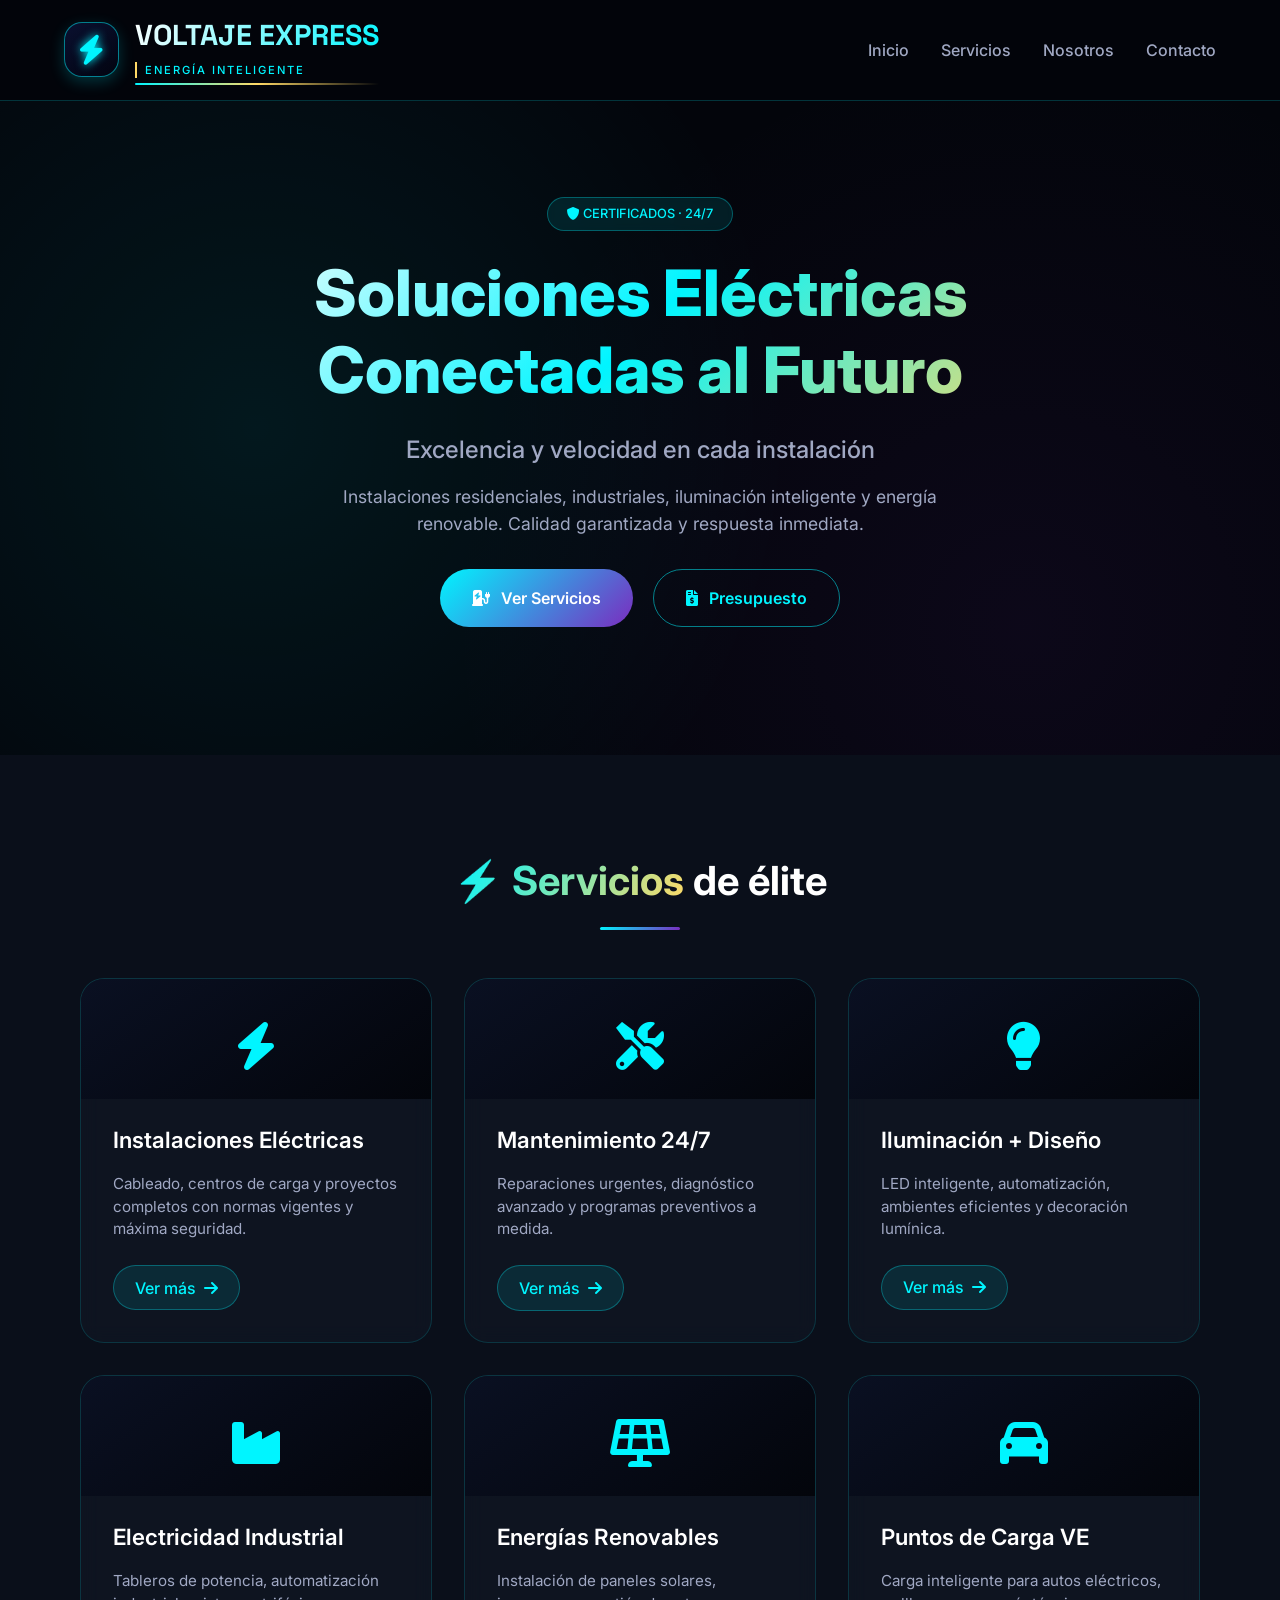
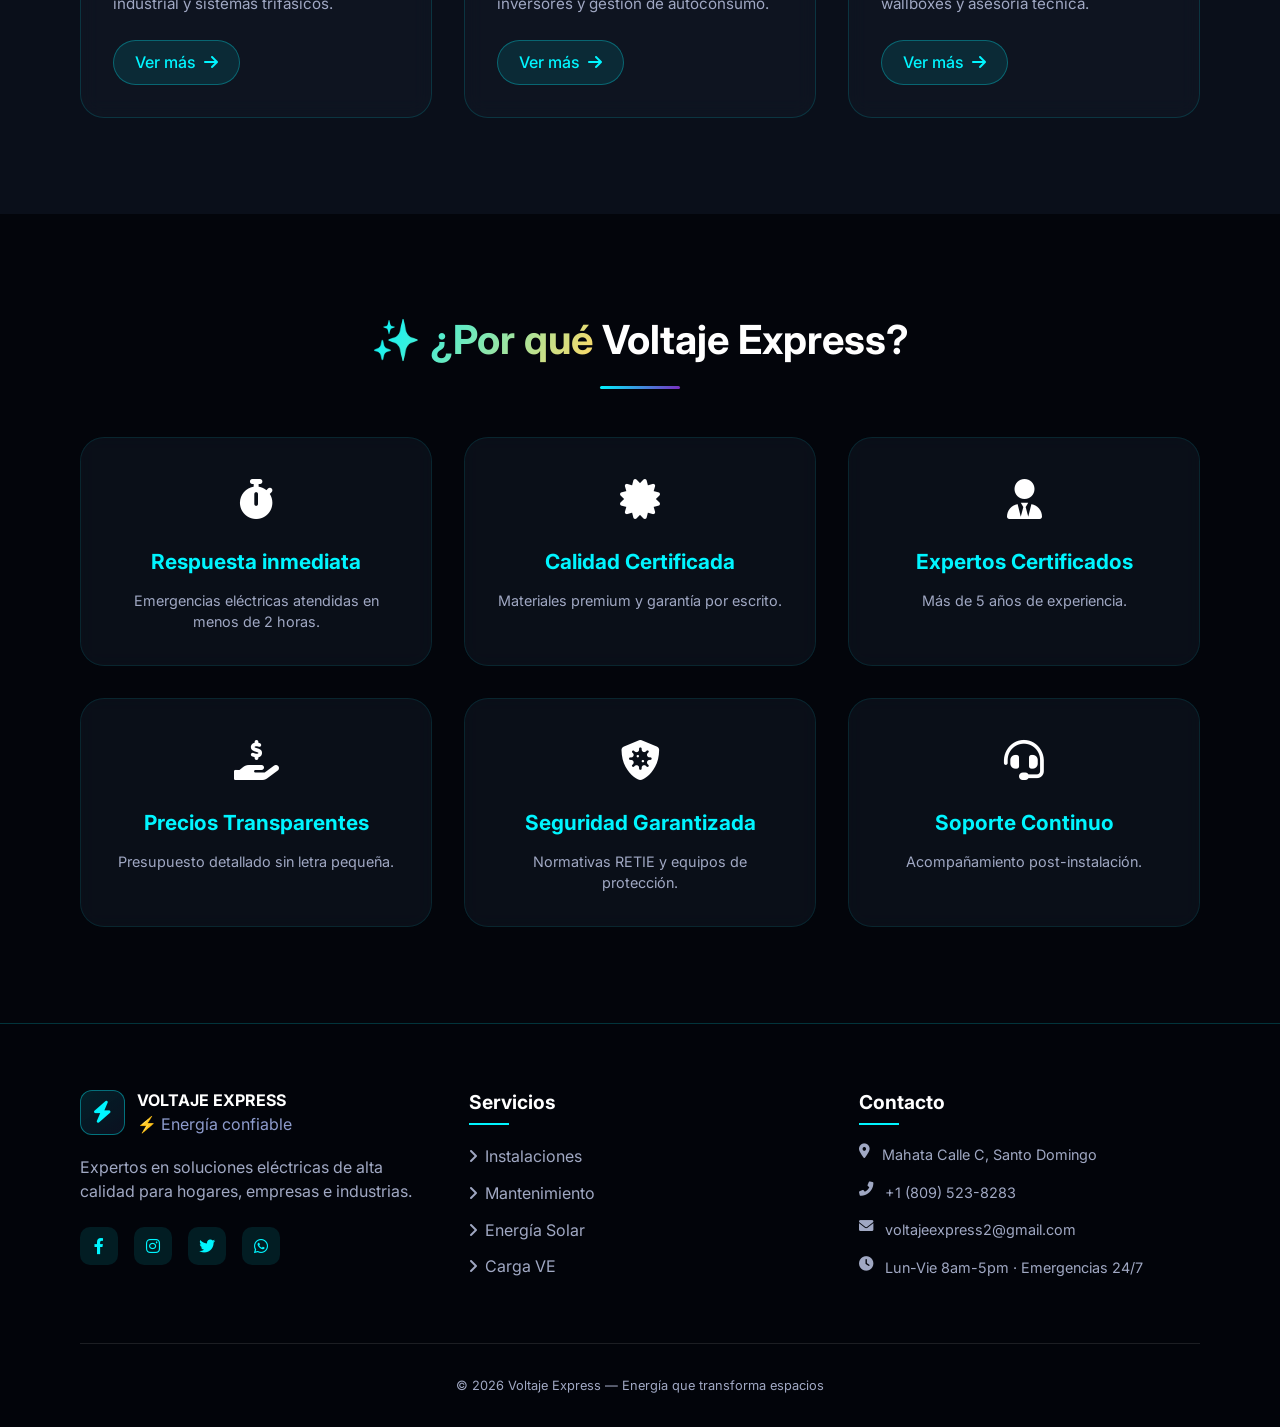
==== commit 94196a06: "subio" ====
--- a/index.html
+++ b/index.html
@@ -165,7 +165,7 @@
             color: var(--text-secondary);
         }
 
-        /* Hero Section Rediseñada */
+        /* Hero Section */
         .hero {
             position: relative;
             padding: 6rem 0 8rem;
@@ -287,7 +287,7 @@
             color: white;
         }
 
-        /* Sección de Servicios Rediseñada */
+        /* Sección de Servicios */
         .services-section {
             padding: 6rem 0;
             background: var(--bg-secondary);
@@ -383,7 +383,7 @@
             gap: 0.8rem;
         }
 
-        /* Why Us Section Rediseñada */
+        /* Why Us Section */
         .why-us {
             padding: 6rem 0;
             background: var(--bg-primary);
@@ -426,7 +426,7 @@
             font-size: 0.9rem;
         }
 
-        /* Footer Rediseñado */
+        /* Footer */
         footer {
             background: #02040a;
             padding: 4rem 0 2rem;
@@ -653,13 +653,6 @@
         .service-card.visible, .feature.visible {
             opacity: 1;
             transform: translateY(0);
-        }
-
-        @keyframes fadeInUp {
-            to {
-                opacity: 1;
-                transform: translateY(0);
-            }
         }
 
         @media (max-width: 768px) {
@@ -722,8 +715,8 @@
             <div class="hero-subtitle">Excelencia y velocidad en cada instalación</div>
             <p>Instalaciones residenciales, industriales, iluminación inteligente y energía renovable. Calidad garantizada y respuesta inmediata.</p>
             <div class="hero-buttons">
-                <a href="#" data-page="servicios" class="btn"><i class="fas fa-charging-station"></i> Ver Servicios</a>
-                <a href="#" data-page="contacto" class="btn btn-secondary"><i class="fas fa-file-invoice-dollar"></i> Presupuesto</a>
+                <a href="contacto.html" class="btn"><i class="fas fa-charging-station"></i> Ver Servicios</a>
+                <a href="contacto.html" class="btn btn-secondary"><i class="fas fa-file-invoice-dollar"></i> Presupuesto</a>
             </div>
         </div>
     </section>
@@ -732,12 +725,12 @@
         <div class="container">
             <h2 class="section-title"><span>⚡ Servicios</span> de élite</h2>
             <div class="services-grid">
-                <div class="service-card"><div class="service-icon"><i class="fas fa-bolt"></i></div><div class="service-content"><h3>Instalaciones Eléctricas</h3><p>Cableado, centros de carga y proyectos completos con normas vigentes y máxima seguridad.</p><a href="#" data-page="servicios" class="btn-small">Ver más <i class="fas fa-arrow-right"></i></a></div></div>
-                <div class="service-card"><div class="service-icon"><i class="fas fa-tools"></i></div><div class="service-content"><h3>Mantenimiento 24/7</h3><p>Reparaciones urgentes, diagnóstico avanzado y programas preventivos a medida.</p><a href="#" data-page="servicios" class="btn-small">Ver más <i class="fas fa-arrow-right"></i></a></div></div>
-                <div class="service-card"><div class="service-icon"><i class="fas fa-lightbulb"></i></div><div class="service-content"><h3>Iluminación + Diseño</h3><p>LED inteligente, automatización, ambientes eficientes y decoración lumínica.</p><a href="#" data-page="servicios" class="btn-small">Ver más <i class="fas fa-arrow-right"></i></a></div></div>
-                <div class="service-card"><div class="service-icon"><i class="fas fa-industry"></i></div><div class="service-content"><h3>Electricidad Industrial</h3><p>Tableros de potencia, automatización industrial y sistemas trifásicos.</p><a href="#" data-page="servicios" class="btn-small">Ver más <i class="fas fa-arrow-right"></i></a></div></div>
-                <div class="service-card"><div class="service-icon"><i class="fas fa-solar-panel"></i></div><div class="service-content"><h3>Energías Renovables</h3><p>Instalación de paneles solares, inversores y gestión de autoconsumo.</p><a href="#" data-page="servicios" class="btn-small">Ver más <i class="fas fa-arrow-right"></i></a></div></div>
-                <div class="service-card"><div class="service-icon"><i class="fas fa-car"></i></div><div class="service-content"><h3>Puntos de Carga VE</h3><p>Carga inteligente para autos eléctricos, wallboxes y asesoría técnica.</p><a href="#" data-page="servicios" class="btn-small">Ver más <i class="fas fa-arrow-right"></i></a></div></div>
+                <div class="service-card"><div class="service-icon"><i class="fas fa-bolt"></i></div><div class="service-content"><h3>Instalaciones Eléctricas</h3><p>Cableado, centros de carga y proyectos completos con normas vigentes y máxima seguridad.</p><a href="contacto.html" class="btn-small">Ver más <i class="fas fa-arrow-right"></i></a></div></div>
+                <div class="service-card"><div class="service-icon"><i class="fas fa-tools"></i></div><div class="service-content"><h3>Mantenimiento 24/7</h3><p>Reparaciones urgentes, diagnóstico avanzado y programas preventivos a medida.</p><a href="contacto.html" class="btn-small">Ver más <i class="fas fa-arrow-right"></i></a></div></div>
+                <div class="service-card"><div class="service-icon"><i class="fas fa-lightbulb"></i></div><div class="service-content"><h3>Iluminación + Diseño</h3><p>LED inteligente, automatización, ambientes eficientes y decoración lumínica.</p><a href="contacto.html" class="btn-small">Ver más <i class="fas fa-arrow-right"></i></a></div></div>
+                <div class="service-card"><div class="service-icon"><i class="fas fa-industry"></i></div><div class="service-content"><h3>Electricidad Industrial</h3><p>Tableros de potencia, automatización industrial y sistemas trifásicos.</p><a href="contacto.html" class="btn-small">Ver más <i class="fas fa-arrow-right"></i></a></div></div>
+                <div class="service-card"><div class="service-icon"><i class="fas fa-solar-panel"></i></div><div class="service-content"><h3>Energías Renovables</h3><p>Instalación de paneles solares, inversores y gestión de autoconsumo.</p><a href="contacto.html" class="btn-small">Ver más <i class="fas fa-arrow-right"></i></a></div></div>
+                <div class="service-card"><div class="service-icon"><i class="fas fa-car"></i></div><div class="service-content"><h3>Puntos de Carga VE</h3><p>Carga inteligente para autos eléctricos, wallboxes y asesoría técnica.</p><a href="contacto.html" class="btn-small">Ver más <i class="fas fa-arrow-right"></i></a></div></div>
             </div>
         </div>
     </section>
@@ -755,20 +748,6 @@
             </div>
         </div>
     </section>
-
-    <section id="contacto-seccion" style="padding: 4rem 0; background: var(--bg-secondary);">
-        <div class="container">
-            <div style="background: rgba(15,22,34,0.6); border-radius: 2rem; padding: 3rem; text-align: center; border: 1px solid rgba(0,245,255,0.2);">
-                <i class="fas fa-headset" style="font-size: 3rem; color: var(--electric-cyan); margin-bottom: 1rem;"></i>
-                <h3 style="font-size: 1.8rem; margin-bottom: 1rem;">¿Listo para electrificar tu proyecto?</h3>
-                <p style="color: var(--text-secondary); margin-bottom: 2rem;">Llama o escríbenos y recibe asesoría sin compromiso</p>
-                <div style="display: flex; justify-content: center; gap: 1.5rem; flex-wrap: wrap;">
-                    <a class="btn" style="background: #25d366;"><i class="fab fa-whatsapp"></i> +1 (809) 523-8283</a>
-                    <a class="btn btn-secondary"><i class="fas fa-envelope"></i> voltajeexpress2@gmail.com</a>
-                </div>
-            </div>
-        </div>
-    </section>
 </main>
 
 <footer>
@@ -780,9 +759,14 @@
                     <div class="footer-logo-text"><h4 style="color:white">VOLTAJE EXPRESS</h4><span style="color:#8e9ccd">⚡ Energía confiable</span></div>
                 </div>
                 <p style="color:var(--text-secondary); margin-top:1rem;">Expertos en soluciones eléctricas de alta calidad para hogares, empresas e industrias.</p>
-                <div class="social-links"><a href="#"><i class="fab fa-facebook-f"></i></a><a href="#"><i class="fab fa-instagram"></i></a><a href="#"><i class="fab fa-x-twitter"></i></a><a href="#"><i class="fab fa-whatsapp"></i></a></div>
+                <div class="social-links">
+                    <a href="https://www.facebook.com/" target="_blank"><i class="fab fa-facebook-f"></i></a>
+                    <a href="https://www.instagram.com/" target="_blank"><i class="fab fa-instagram"></i></a>
+                    <a href="https://twitter.com/" target="_blank"><i class="fab fa-twitter"></i></a>
+                    <a href="https://web.whatsapp.com/send?phone=18095238283" target="_blank"><i class="fab fa-whatsapp"></i></a>
+                </div>
             </div>
-            <div class="footer-column"><h3>Servicios</h3><ul class="footer-links"><li><a href="#" data-page="servicios"><i class="fas fa-angle-right"></i> Instalaciones</a></li><li><a href="#" data-page="servicios"><i class="fas fa-angle-right"></i> Mantenimiento</a></li><li><a href="#" data-page="servicios"><i class="fas fa-angle-right"></i> Energía Solar</a></li><li><a href="#" data-page="servicios"><i class="fas fa-angle-right"></i> Carga VE</a></li></ul></div>
+            <div class="footer-column"><h3>Servicios</h3><ul class="footer-links"><li><a href="contacto.html"><i class="fas fa-angle-right"></i> Instalaciones</a></li><li><a href="contacto.html"><i class="fas fa-angle-right"></i> Mantenimiento</a></li><li><a href="contacto.html"><i class="fas fa-angle-right"></i> Energía Solar</a></li><li><a href="contacto.html"><i class="fas fa-angle-right"></i> Carga VE</a></li></ul></div>
             <div class="footer-column"><h3>Contacto</h3><ul class="contact-info"><li><i class="fas fa-map-marker-alt"></i> Mahata Calle C, Santo Domingo</li><li><i class="fas fa-phone-alt"></i> +1 (809) 523-8283</li><li><i class="fas fa-envelope"></i> voltajeexpress2@gmail.com</li><li><i class="fas fa-clock"></i> Lun-Vie 8am-5pm · Emergencias 24/7</li></ul></div>
         </div>
         <div class="copyright"><p>&copy; 2026 Voltaje Express — Energía que transforma espacios</p></div>
@@ -804,7 +788,14 @@
         const pages = { 'index': 'index.html', 'servicios': 'servicios.html', 'nosotros': 'nosotros.html', 'contacto': 'contacto.html' };
         if(pages[page]) window.location.href = pages[page];
     }
-    document.querySelectorAll('[data-page]').forEach(link => {
+    
+    // Solo los enlaces de navegación usan la función
+    document.querySelectorAll('nav [data-page]').forEach(link => {
+        link.addEventListener('click', (e) => { e.preventDefault(); navigateTo(link.getAttribute('data-page')); });
+    });
+
+    // Los botones del footer que no sean redes sociales
+    document.querySelectorAll('.footer-links [data-page]').forEach(link => {
         link.addEventListener('click', (e) => { e.preventDefault(); navigateTo(link.getAttribute('data-page')); });
     });
 
